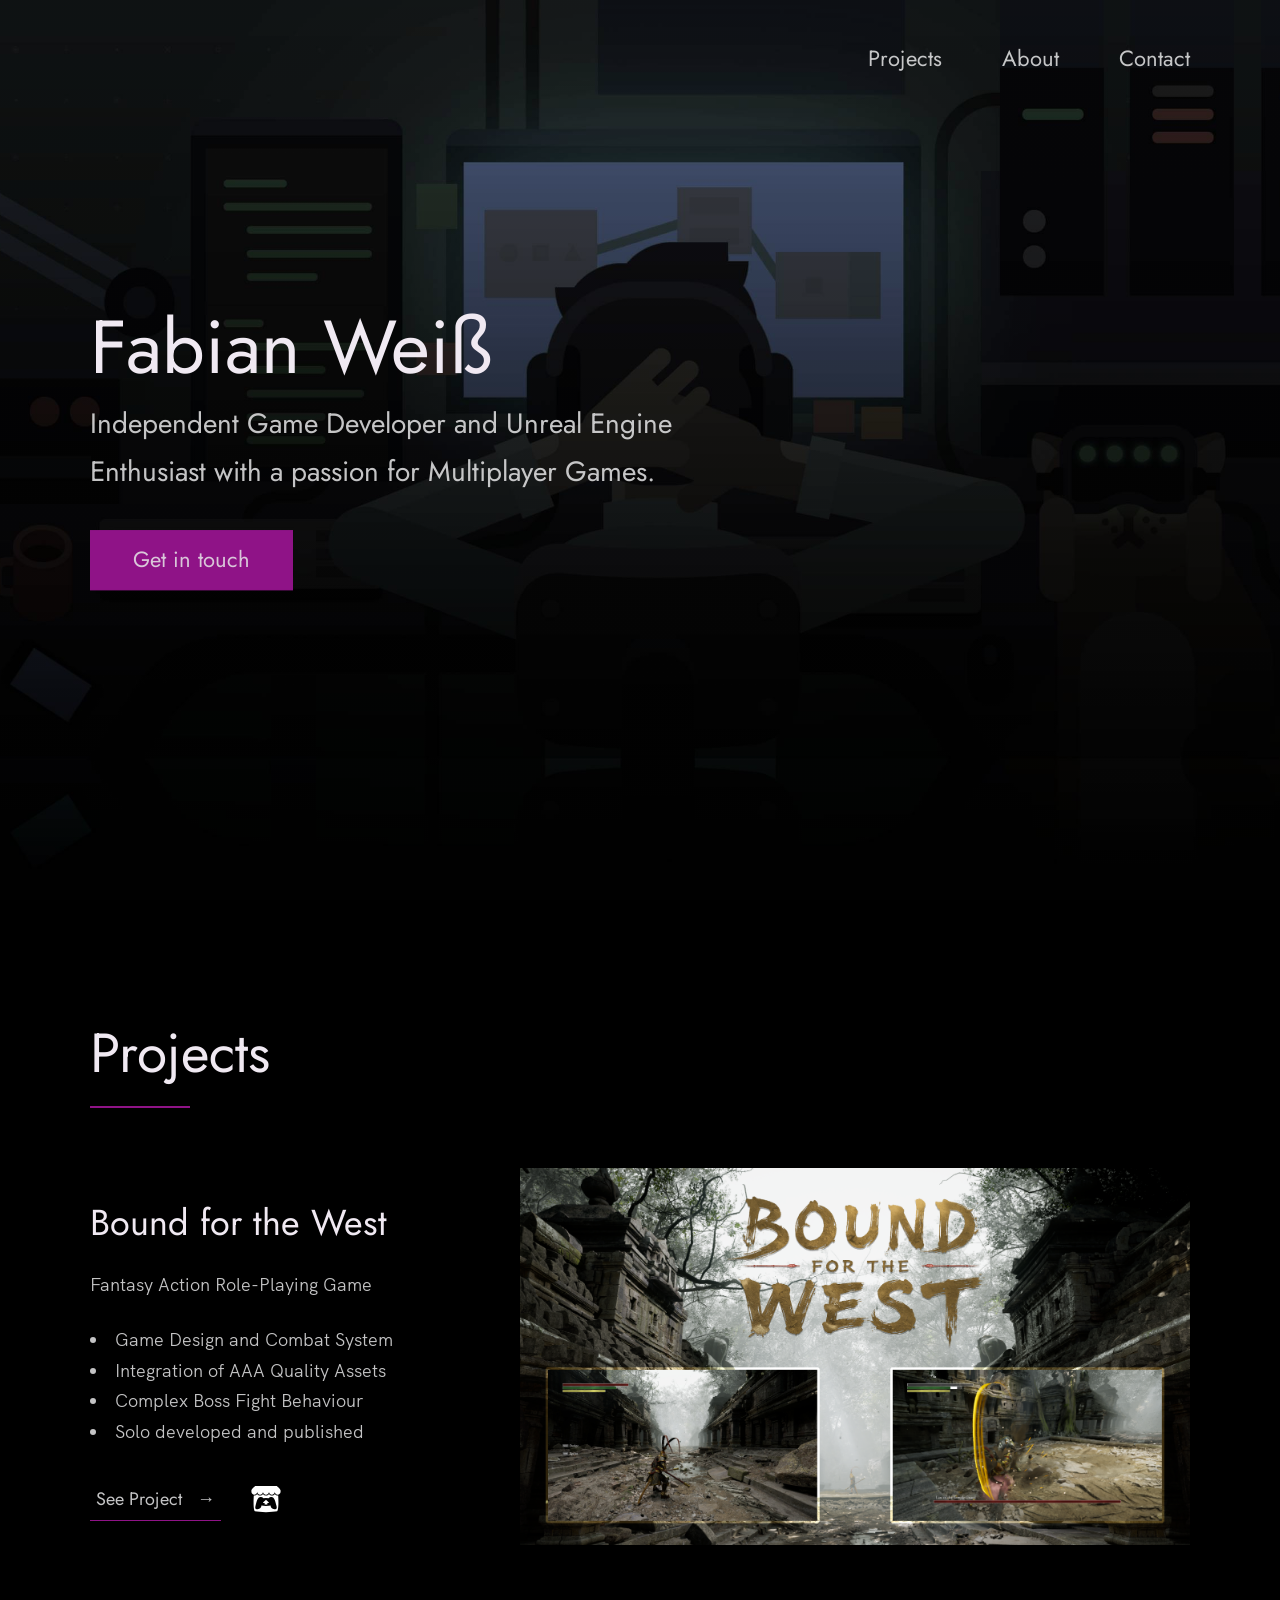
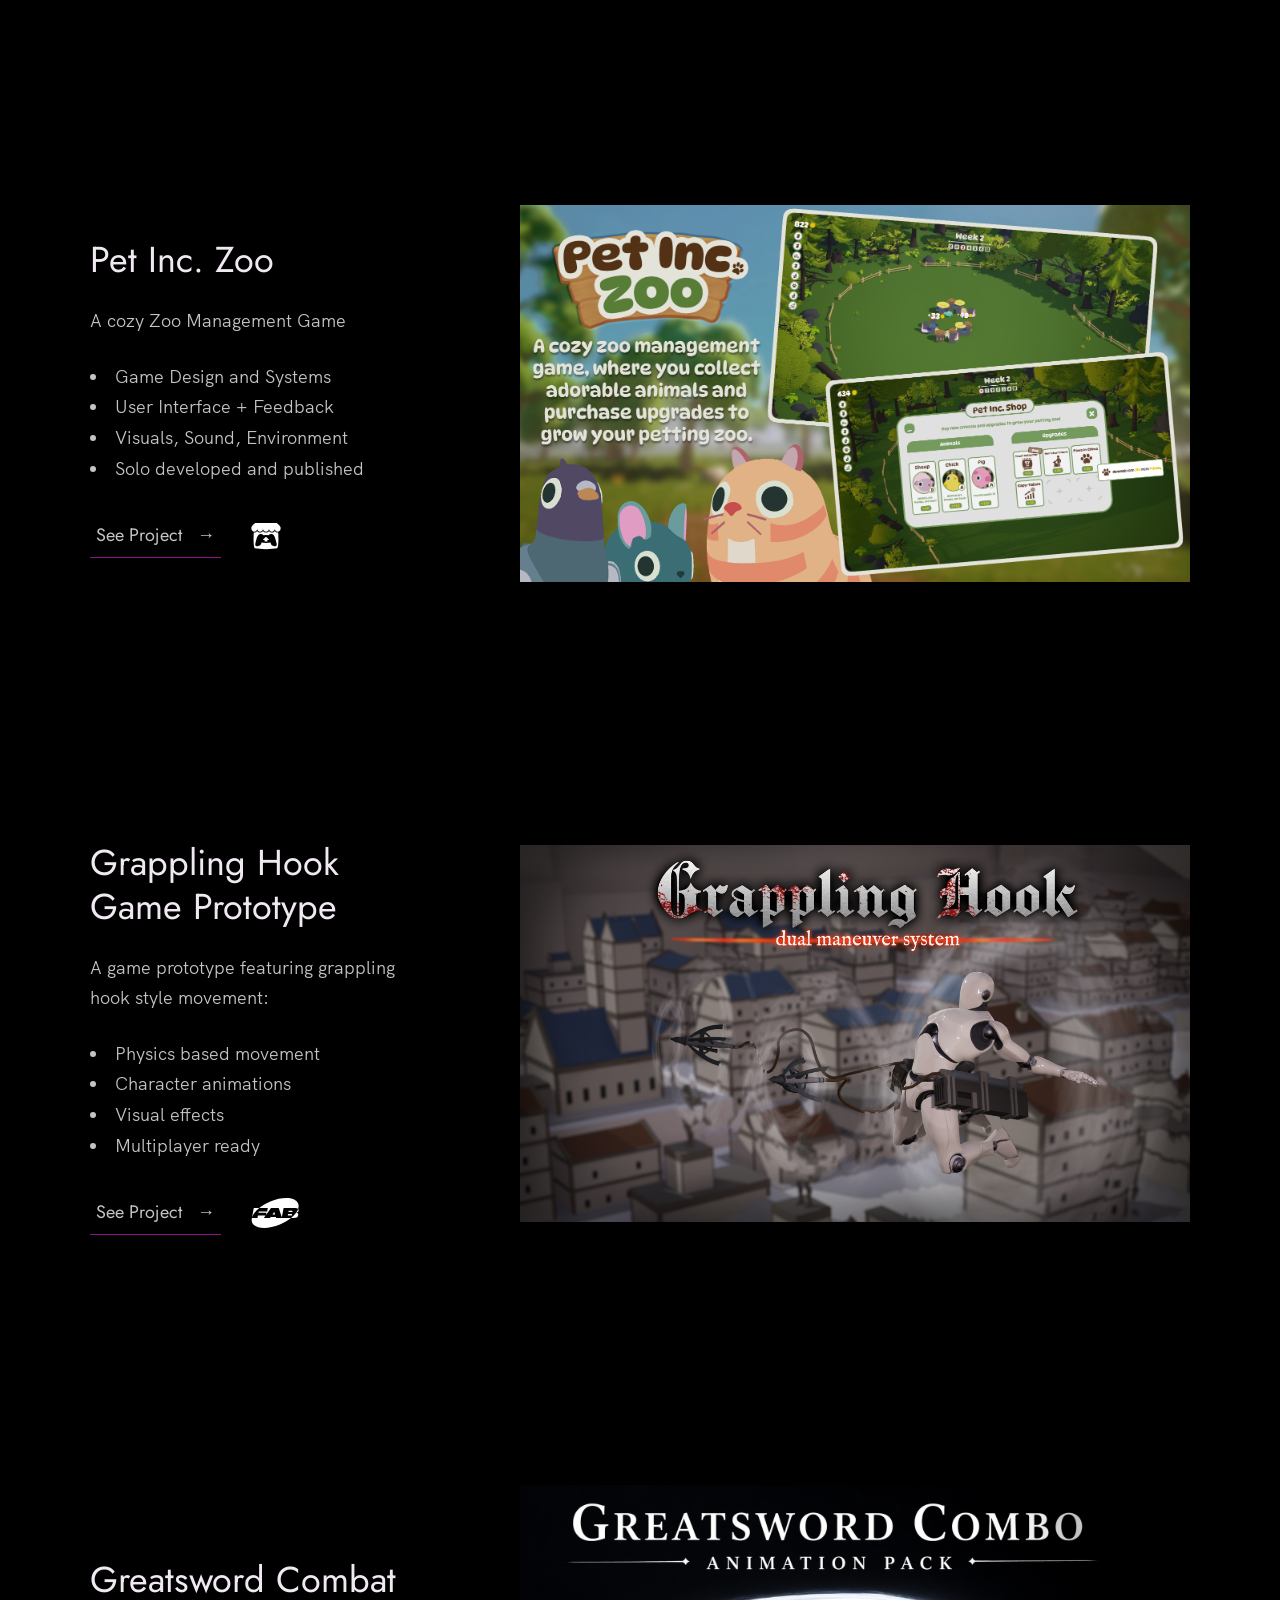
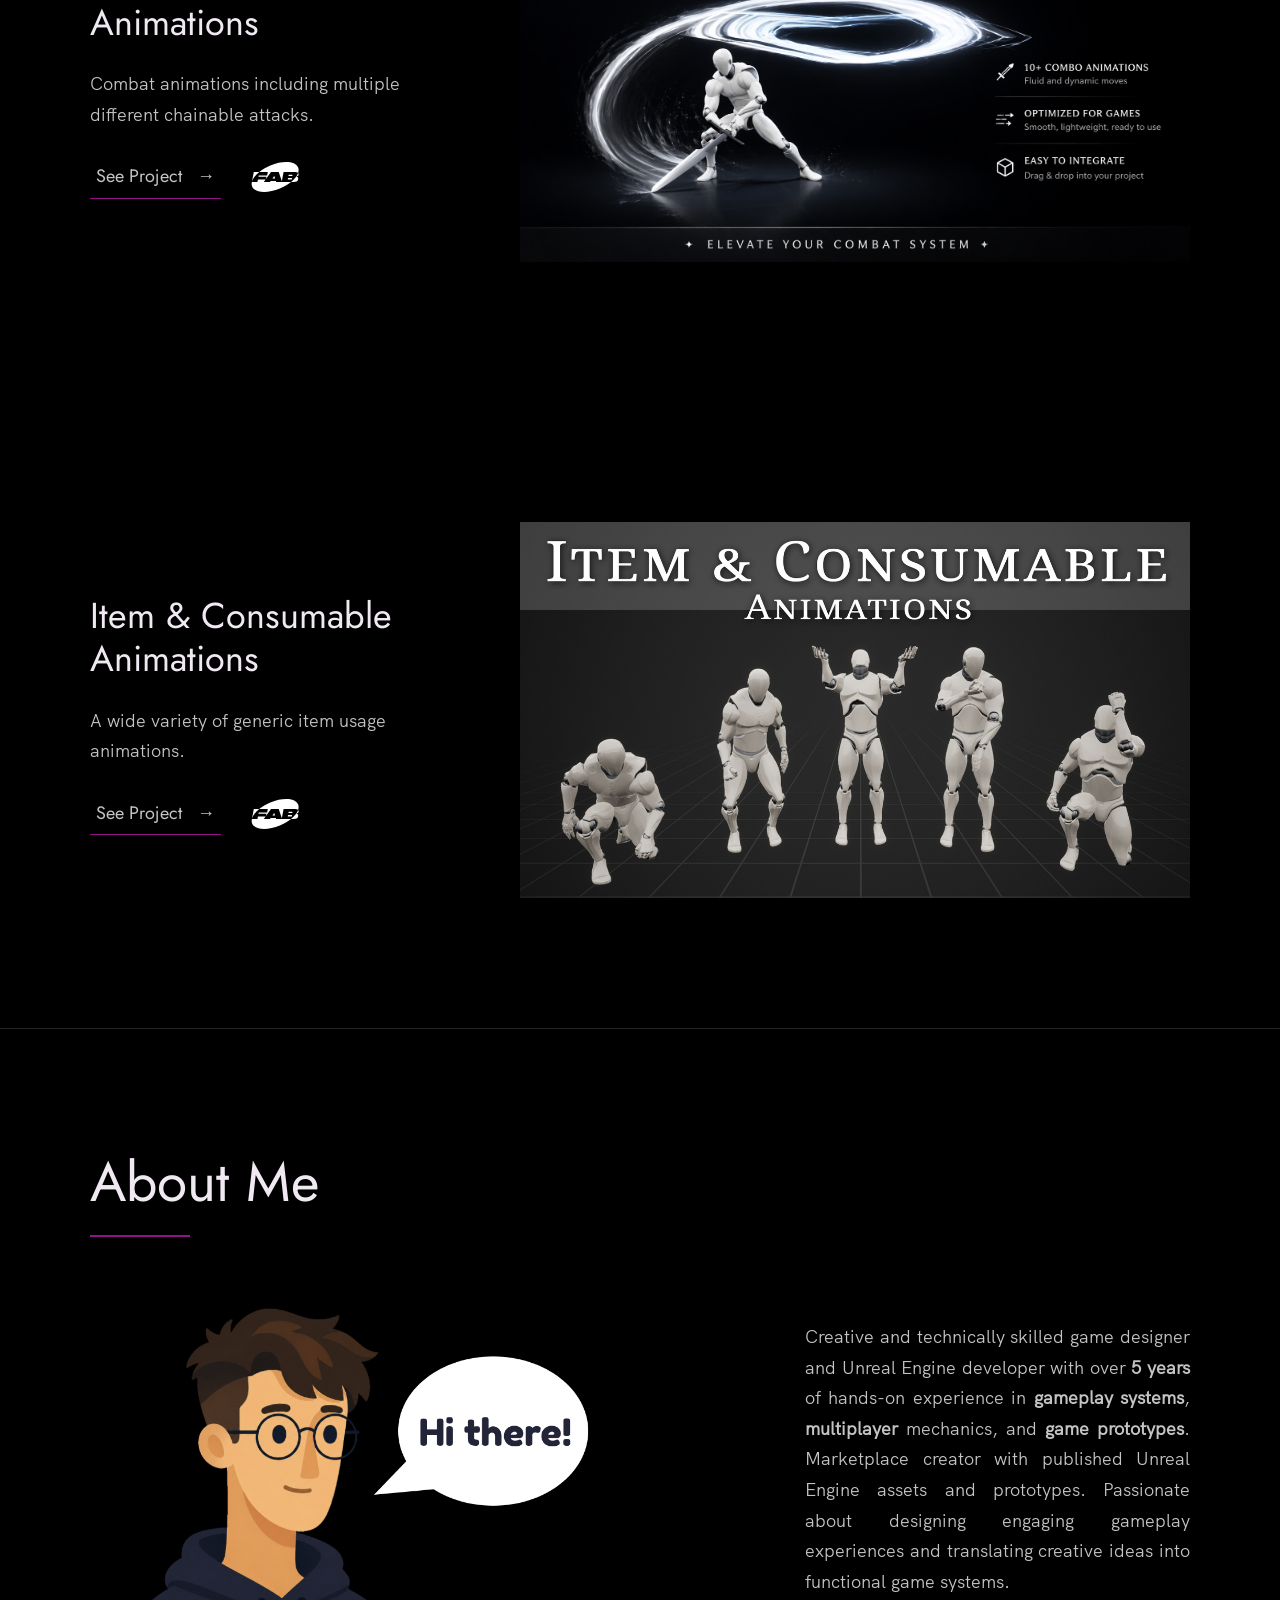
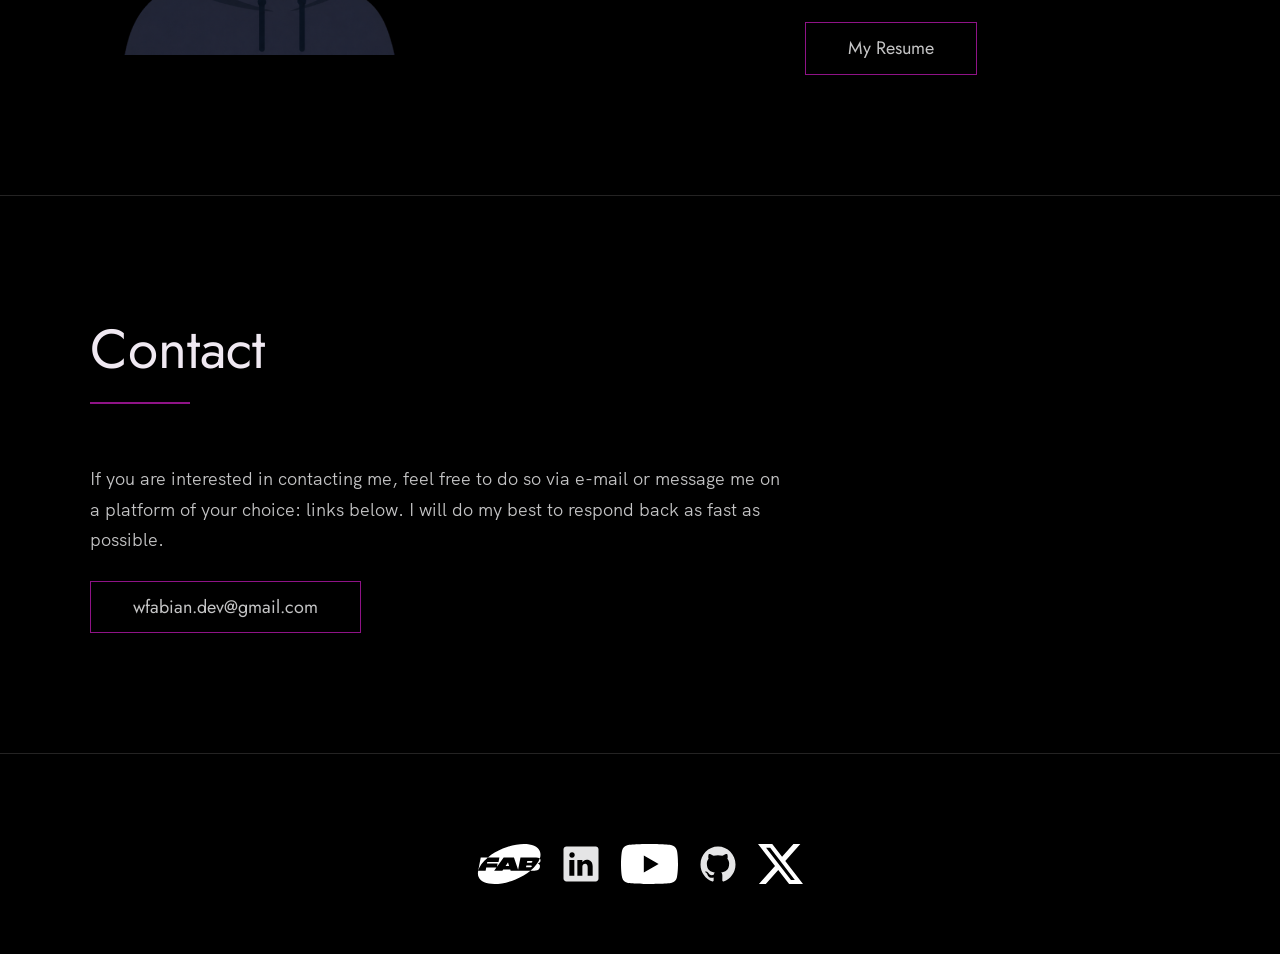
==== index.html @ 569b4fcf "added bftw" ====
<!-- 
  Hello 😊.

  This template is designed and developed by Nisar Hassan Naqvi
  for anyone to use for free or customize the way they like.

  Github Repo: https://github.com/nisarhassan12/portfolio-template/
  My Website: https://nisar.dev

  For business & inquires, contact me => syednisarhassan12@gmail.com
-->

<!--
  Follow the instructions written in comments to create your stunning portfolio
-->

<!DOCTYPE html>
<html lang="en">

<head>
  <meta charset="UTF-8" />
  <meta name="viewport" content="width=device-width, initial-scale=1.0" />
  <link rel="shortcut icon" type="image/png" href="./images/berrylogo.png" />

  <!-- Put your site title here -->
  <title>
    Fabian Weiß | Game Developer Portfolio
  </title>

  <meta name="description" content="Independent Game Developer and Unreal Engine Enthusiast with a passion for Multiplayer Games">
  <!-- Add some coding keywords below, Ex: (React, CSS etc) -->
  <meta name="keywords" content="Fabian Weiß, Game Development, Unreal Engine, Unity, Game Design, Game Programmer, Network Programmer, Artist" />
  <link rel="stylesheet" href="index.css" />
</head>

<body>

  <!-- ***** Header ***** -->

  <header class="header" role="banner" id="top">
    <div class="row">
      <nav class="nav" role="navigation">
        <ul class="nav__items">
          <li class="nav__item"><a href="#work" class="nav__link">Projects</a></li>
  <!--    <li class="nav__item"><a href="#clients" class="nav__link">Clients</a></li> -->
          <li class="nav__item">
            <a href="#about" class="nav__link">About</a>
          </li>
          <li class="nav__item">
            <a href="#contact" class="nav__link">Contact</a>
          </li>
        </ul>
      </nav>
    </div>
    <div class="header__text-box row">
      <div class="header__text">
        <h1 class="heading-primary">
          <!-- Replace the following name with your name -->
          <span>Fabian Weiß</span>
        </h1>
        <!-- Put a small paragraph about yourself -->
        <p>Independent Game Developer and Unreal Engine Enthusiast with a passion for Multiplayer Games.</p>
        <a href="#contact" class="btn btn--pink">Get in touch</a>
      </div>
    </div>
  </header>

  <main role="main">

    <!-- ***** Work ***** -->

    <section class="work" id="work">
      <div class="row">
        <h2>Projects</h2>
        <div class="work__boxes">

            <!-- Each div with the work__box class is a project. -->

            <div class="work__box">
                <div class="work__text">
                    <h3>Bound for the West</h3>
                    <p>
                        Fantasy Action Role-Playing Game
                    </p>
                    <ul class="work__list">
                        <li>Game Design and Combat System</li>
                        <li>Integration of AAA Quality Assets</li>
                        <li>Complex Boss Fight Behaviour</li>
                        <li>Solo developed and published</li>
                    </ul>

                    <div class="work__links">
                        <a href="https://50berry.itch.io/bound-for-the-west" target="_blank" class="link__text">
                            See Project <span>&rarr;</span>
                        </a>
                        <a href="https://50berry.itch.io" title="My Itch profile" target="_blank">
                            <img src="./images/itch.svg" class="work__code" alt="Itch.io">
                        </a>
                    </div>
                </div>
                <div class="work__image-box">
                    <a href="https://50berry.itch.io/bound-for-the-west">
                        <img src="./images/boundwest.png" class="work__image" alt="Bound for the West" />
                    </a>
                </div>
            </div>

            <div class="work__box">
                <div class="work__text">
                    <h3>Pet Inc. Zoo</h3>
                    <p>
                        A cozy Zoo Management Game
                    </p>
                    <ul class="work__list">
                        <li>Game Design and Systems</li>
                        <li>User Interface + Feedback</li>
                        <li>Visuals, Sound, Environment</li>
                        <li>Solo developed and published</li>
                    </ul>

                    <div class="work__links">
                        <a href="https://50berry.itch.io/pet-inc-zoo" target="_blank" class="link__text">
                            See Project <span>&rarr;</span>
                        </a>
                        <a href="https://50berry.itch.io" title="My Itch profile" target="_blank">
                            <img src="./images/itch.svg" class="work__code" alt="Itch.io">
                        </a>
                    </div>
                </div>
                <div class="work__image-box">
                    <a href="https://50berry.itch.io/pet-inc-zoo">
                        <img src="./images/petinczoo.png" class="work__image" alt="Pet Inc. Zoo" />
                    </a>
                </div>
            </div>


            <div class="work__box">
                <div class="work__text">
                    <h3>Grappling Hook Game Prototype</h3>
                    <p>
                        A game prototype featuring grappling hook style movement:
                    </p>
                    <ul class="work__list">
                        <li>Physics based movement</li>
                        <li>Character animations</li>
                        <li>Visual effects</li>
                        <li>Multiplayer ready</li>
                    </ul>

                    <div class="work__links">
                        <a href="https://www.fab.com/listings/b761ed67-a470-4f41-b9b3-c312b92f56b0" target="_blank" class="link__text">
                            See Project <span>&rarr;</span>
                        </a>
                        <a href="https://www.fab.com/sellers/50%20berry" title="My Fab profile" target="_blank">
                            <img src="./images/fab.svg" class="work__code" alt="Fab">
                        </a>
                    </div>
                </div>
                <div class="work__image-box">
                    <a href="https://www.fab.com/listings/b761ed67-a470-4f41-b9b3-c312b92f56b0">
                        <img src="./images/grapplinghook_image.jpg" class="work__image" alt="Grappling Hook System" />
                    </a>
                </div>
            </div>

            <div class="work__box">
                <div class="work__text">
                    <h3>Greatsword Combat Animations</h3>
                    <p>
                        Combat animations including multiple different chainable attacks.
                    </p>

                    <div class="work__links">
                        <a href="https://www.fab.com/listings/3a361ce5-a67e-4e0e-820f-71c0e012791a" class="link__text">
                            See Project <span>&rarr;</span>
                        </a>
                        <a href="https://www.fab.com/sellers/50%20berry">
                            <img src="./images/fab.svg" class="work__code" title="My Fab profile" alt="Fab">
                        </a>
                    </div>
                </div>
                <div class="work__image-box">
                    <a href="https://www.fab.com/listings/3a361ce5-a67e-4e0e-820f-71c0e012791a">
                        <img src="./images/greatswordplaceholder_image.jpg" class="work__image" alt="Greatsword Combat Animations" />
                    </a>
                </div>
            </div>

            <div class="work__box">
                <div class="work__text">
                    <h3>Item & Consumable Animations</h3>
                    <p>
                        A wide variety of generic item usage animations.
                    </p>

                    <div class="work__links">
                        <a href="https://www.fab.com/listings/99f9ef50-3fe6-4851-8611-0064928780e1" class="link__text">
                            See Project <span>&rarr;</span>
                        </a>
                        <a href="https://www.fab.com/sellers/50%20berry">
                            <img src="./images/fab.svg" class="work__code" title="My Fab profile" alt="Fab">
                        </a>
                    </div>
                </div>
                <div class="work__image-box">
                    <a href="https://www.fab.com/listings/99f9ef50-3fe6-4851-8611-0064928780e1">
                        <img src="./images/itemconsumable_image.jpg" class="work__image" alt="Item Consumable Animations" />
                    </a>
                </div>
            </div>
        </div>
      </div>
    </section>

    <!-- ***** Clients ***** -->

    <!--
    <section class="client" id="clients">
      <div class="row">
        <h2>Clients</h2>
        <div class="client__logos">
          <img src="./images/ronjones.png" class="client__logo" alt="Company 2" />
          <img src="./images/goldengrid.png" class="client__logo" alt="Company 3" />
          <img src="./images/bullseye.png" class="client__logo" alt="Company 1" />
          <img src="./images/mighty-furnitures.png" class="client__logo" alt="Company 1" />
          <img src="./images/fastlane.png" class="client__logo" alt="Company 3" />
          <img src="./images/chippy.png" class="client__logo" alt="Company 1" />
        </div>
      </div>
    </section>
    -->

    <!-- ***** About ***** -->

    <section class="about" id="about">
      <div class="row">
        <h2>About Me</h2>
        <div class="about__content">
          <div class="about__text">
            <!-- Replace the below paragraph with info about yourself -->
            <p>
              Creative and technically skilled game designer and Unreal Engine developer with 
                over <b>5 years</b> of hands-on experience in <b>gameplay systems</b>, <b>multiplayer</b> 
                mechanics, and <b>game prototypes</b>. Marketplace creator with published Unreal 
                Engine assets and prototypes. Passionate about designing engaging gameplay 
                experiences and translating creative ideas into functional game systems. 
            </p>
            <!-- Provide a link to your resume -->
            <a href="FabianW_CV.pdf" class="btn" target="_blank">My Resume</a>
          </div>

          <!-- Photo -->
          <div class="about__photo-container">
            <img class="about__photo" src="./images/myself.png" alt="" />
          </div>
          

        </div>
      </div>
    </section>
  </main>

  <!-- ***** Contact ***** -->

  <section class="contact" id="contact">
    <div class="row">
      <h2>Contact</h2>
      <div class="contact__info">
        <p>
          If you are interested in contacting me, feel free to do so 
          via e-mail or message me on a platform of your choice: links below.
          I will do my best to respond back as fast as possible.
        </p>
        <!-- Replace the email with yours -->
        <a href="mailto:wfabian.dev@gmail.com" class="btn">wfabian.dev@gmail.com</a>
      </div>
    </div>
  </section>

  <!-- ***** Footer ***** -->

  <footer role="contentinfo" class="footer">
    <div class="row">
      <ul class="footer__social-links">




        <!--   
        <li class="footer__social-link-item">
          <a href="https://codepen.io/nisar_hassan" title="Link to Codepen Profile">
            <img src="./images/codepen.svg" class="footer__social-image" alt="Codepen">
          </a>
        </li>
        -->
         
        <!-- Epic Games -->
        <li class="footer__social-link-item">
          <a href="https://www.fab.com/sellers/50%20berry" title="Link to Fab Profile">
            <img src="./images/fab.svg" class="footer__social-image" alt="Fab">
          </a>
        </li>
        
        <!-- Linked In -->
        <li class="footer__social-link-item">
          <a href="https://www.linkedin.com/in/wfabiandev/">
            <img src="./images/linkedin.svg" title="Link to Linkedin Profile" class="footer__social-image" alt="Linkedin">
          </a>
        </li>

         <!-- YouTube -->
        <li class="footer__social-link-item">
          <a href="https://www.youtube.com/@50berryDev" title="Link to YouTube Profile">
            <img src="./images/youtube_svg.svg" class="footer__social-image" alt="YouTube">
          </a>
        </li>

        <!-- GitHub -->
        <li class="footer__social-link-item">
          <a href="https://github.com/50berry/" title="Link to Github Profile">
            <img src="./images/github.svg" class="footer__social-image" alt="Github">
          </a>
        </li>

        <!-- TWITTER -->
          <li class="footer__social-link-item">
             <a href="https://x.com/50berryX/" title="Link to X Profile">
            <img src="./images/x_svg.svg" class="footer__social-image" alt="X">
          </a>
        </li>




      </ul>
    </div>
  </footer>

  <a href="#top" class="back-to-top" title="Back to Top">
    <img src="./images/arrow-up.svg" alt="Back to Top" class="back-to-top__image"/>
  </a>
  <script src="./index.js"></script>
</body>

</html>
---- index.css ----
/* --------------------------------------- */
/* ----- Basic Setup ----- */
/* --------------------------------------- */

@font-face {
    font-family: 'Hk Grotesk';
    font-style: normal;
    font-weight: 400;
    src: url('./fonts/HKGrotesk-Regular.woff') format('woff');
}

@font-face {
    font-family: 'Jost';
    font-style: normal;
    font-weight: 400;
    src: url('./fonts/Jost-Regular.ttf') format('woff');
}

* {
    margin: 0;
    padding: 0;
    box-sizing: inherit;
}

:root {
    --font-size-small: 1.8rem;
    --font-size-normal: 2.2rem;
    --font-size-medium: 2.8rem;
    --font-size-medium-1: 3.6rem;
    --font-size-large: 5.5rem;
    --font-size-huge: 7.5rem;
    --font-stack: 'Hk Grotesk', sans-serif;

    --line-height-normal: 1.7;
    --line-height-small: 1.2;

    --black: #000;
    --pink: #8f1387;
    /*--pink: #ff3258;*/
    --white: #f0e9f2;
    --white-1: #e5e5e6da;


    --container-max-width: 1180px;
    --container-normal-width: 800px;
    --container-medium-width: 700px; 
    --container-small-width: 500px;

    --gutter-huge: 12rem;
    --gutter-medium: 6rem;
    --gutter-normal: 3rem;
    --gutter-small-1: 2.5rem;
    --gutter-small: 2rem;

    --border-light: 1px solid rgb(36, 35, 35);
}

html {
    font-size: 62.5%; /* (16/10)*100 = 62.5% => 1rem = 10px */
    box-sizing: border-box;
    scroll-behavior: smooth;
}

@media(max-width: 1000px) {
    html {
        font-size: 52%;
    }
}

body {
    font-size: var(--font-size-small);
    font-family: var(--font-stack);
    font-weight: 400;
    color: var(--white-1);
    line-height: var(--line-height-normal);
    background: var(--black);
    overflow-x: hidden;
}

.row {
    max-width: var(--container-max-width);
    margin: 0 auto;
}

@media(max-width: 1340px) {
    .row {
        max-width: 1100px;
    }
}

@media(max-width: 1240px) {
    .row {
        padding: 0 var(--gutter-medium);
    }
}

@media(max-width: 600px) {
    .row {
        padding: 0 var(--gutter-normal);
    }
}

@media(max-width: 600px) {
    .row {
        padding: 0 var(--gutter-small);
    }
}

section {
    padding: var(--gutter-huge) 0;
    border-bottom: var(--border-light);
}

img {
    object-fit: contain;
    max-width: 100%;
}

/* --------------------------------------- */
/* ----- Headlines and Paragraphs ----- */
/* --------------------------------------- */

h1,
h2,
h3 {
    font-family: 'Jost', sans-serif;
    font-weight: 400;
    line-height: var(--line-height-small);
    color: var(--white);
}

.heading-primary {
    line-height: 1;
    font-size: var(--font-size-huge);
    font-weight: 400;
}

@media(max-width: 900px) {
    .heading-primary {
        font-size: 6.5rem;
    }
}

h2 {
    font-size: var(--font-size-large);
    margin-bottom: var(--gutter-medium);
}

h2::after {
    content: '';
    display: block;
    height: 2px;
    width: 10rem;
    background: var(--pink);
    margin: var(--gutter-small) 0;
}

h3 {
    font-size: var(--font-size-medium-1);
    margin-bottom: var(--gutter-small);
}

@media(max-width: 500px) {
    .heading-primary {
        font-size: var(--font-size-large);
    }

    h2 {
        font-size: var(--font-size-medium-1);
    }

    h3 {
        font-size: var(--font-size-medium);
    }
}

p {
    margin: var(--gutter-small-1) 0;
}

@media(max-width: 900px) {
    p { 
        max-width: var(--container-small-width);
    }
}

/* --------------------------------------- */
/* ----- Buttons and Links ----- */
/* --------------------------------------- */

a {
    color: var(--white);
    font-weight: 400;
    font-family: 'Jost', sans-serif;
    transition: all .2s;
    outline: 2px solid transparent;
}

::-moz-focus-inner {
    border: 0;
}

button:focus,
a:focus {
    outline: 2px solid var(--pink);
}

body:not(.user-is-tabbing) button:focus,
body:not(.user-is-tabbing) a:focus {
    outline: none;
}

.link:hover {
    color: var(--pink);
}

.btn {
    position: relative;
    display: inline-block;
    padding: 1rem 4.2rem;
    text-decoration: none;
    color: inherit;
    border: 1px solid  var(--pink);
    font-weight: 400;
}

.btn:focus {
    outline: none;
}

.btn::after {
    content: '';
    display: block;
    position: absolute;
    top: 0;
    left: 0;
    right: 100%;
    background: var(--white);
    height: 100%;
    z-index: -1;
    transition: all 0.2s cubic-bezier(1, 0.68, 0.16, 0.9);
}

.btn:hover::after,
.btn:focus::after {
    right: 0;
    background: var(--pink);
}

.btn--pink {
    background: var(--pink);
    transition: all 0.2s;
}

.btn--pink::after {
    display: none;
}

.btn--pink:hover,
.btn--pink:focus {
    background: transparent;
}

.link__text {
    position: relative;
    display: inline-block;
    padding: .6rem;
    color: inherit;
    text-decoration: none;
    border-bottom: 1px solid var(--pink);
}

.link__text::after {
    content: '';
    display: block;
    position: absolute;
    top: 0;
    left: 0;
    right: 100%;
    background: var(--white);
    height: 100%;
    z-index: -1;
    transition: all 0.2s cubic-bezier(1, 0.68, 0.16, 0.9);
}

.link__text:focus {
    outline: none;
}

.link__text:hover::after,
.link__text:focus:after {
    right: 0;
    background: var(--pink);
}

.link__text span {
    padding-left: 1rem;
    font-family: sans-serif;
}

/* ----- Back to Top ----- */

.back-to-top {
    position: fixed;
    bottom: 4rem;
    right: 4rem;
    display: flex;
    justify-content: center;
    align-items: center;
    height: 5.5rem;
    width: 5.5rem;
    background-color: var(--pink);
    border-radius: 50%;
    z-index: 10;
    visibility: hidden;
    transition: all .4s;
}

.back-to-top__image {
    height: 70%;
}

@media(max-width: 900px) {
    .back-to-top {
        right: 2rem;
    }
}

@media(max-width: 500px) {
    .back-to-top {
        right: 1rem;
    }
}

/* --------------------------------------- */
/* ----- Navigation ----- */
/* --------------------------------------- */

.nav {
    display: flex;
    justify-content: flex-end;
    padding: var(--gutter-normal) 0;
}

.nav__items {
    display: flex;
    list-style: none;
}

.nav__item:not(:last-child) {
    margin-right: var(--gutter-medium);
}

@media(max-width: 500px) {
    .nav {
        justify-content: center;
    }
}

@media(max-width: 400px) {
    .nav__item:not(:last-child) {
        margin-right: var(--gutter-normal);
    }
}

@media(max-width: 300px) {
    .nav {
        font-size: var(--font-size-small);
    }
}

.nav__link {
    position: relative;
    display: inline-block;
    padding: 1rem 0;
    text-decoration: none;
    color: inherit;
    transition: all .2s;
}

.nav__link::after {
    content: '';
    position: absolute;
    bottom: 0;
    left: 0;
    right: 100%;
    display: inline-block;
    height: 1rem;
    background: var(--white);
    transition: all 0.25s cubic-bezier(1, 0.68, 0.16, 0.9);
}

.nav__link:hover {
    color: var(--pink);
}

.nav__link:hover::after {
    right: 0;
    height: 2px;
    background: var(--pink);
}

/* --------------------------------------- */
/* ----- Header ----- */
/* --------------------------------------- */

.header {
    background: linear-gradient(rgba(0,0,0, .1), rgba(0,0,0, .4)), 
        url('./images/headerBG3.jpg');
    height: 100vh;
    background-size: cover;
    background-position: center;
    background-attachment: fixed;
    font-size: var(--font-size-normal);
}

.header__text {
    position: absolute;
    top: 50%;
    transform: translateY(-50%);
}

.header__text p {
    margin: 1.5rem 0 3.5rem;
    max-width: var(--container-medium-width);
    font-family: 'Jost', sans-serif;
    font-size: var(--font-size-medium);
}

@media(max-width: 500px) {
    .header {
        text-align: center;
    }

    .header__text p {
        transform: scale(.8);
    }
}

/* --------------------------------------- */
/* ----- Work ----- */
/* --------------------------------------- */

.work__box {
    display: flex;
    align-items: center;
}

@media(max-width: 900px) {
    .work__box {
        align-items: initial;
        flex-direction: column-reverse;
    }
}

.work__box:not(:last-child) {
    margin-bottom: 25rem;
}

@media(max-width: 500px) {
    .work__box:not(:last-child) {
        margin-bottom: 20rem;
    }
}

.work__links {
    display: flex;
    align-items: center;
}

.work__text {
    flex: 0 0 30%;
}

.work__list {
    /* list-style-type: square; */
    list-style-position: inside;
    margin-bottom: var(--gutter-normal);
}

.work__code {
    display: block;
    height: 3rem;
    margin-left: var(--gutter-normal);
    transition: all .3s;
}

.work__code:hover {
    transform: scale(1.2);
}

.work__image-box {
    margin-bottom: var(--gutter-normal);
}

.work__image {
    transition: all .3s;
}

.work__image:hover {
    transform: scale(1.1);
}

@media(min-width: 901px) {
    .work__image-box {
        flex: 1;
        margin: 0 0 0 10rem;
    }
}

@media(max-width: 900px) {
    .work__code {
        height: 4rem;
    }
}

/* --------------------------------------- */
/* ----- Clients ----- */
/* --------------------------------------- */

.client__logos {
    display: flex;
    justify-content: space-between;
    filter: invert(100%) grayscale(100%) opacity(.8);
}

.client__logo {
    height: 6.5rem;
    max-width: 18rem;
}

@media(max-width: 1240px) {
    .client__logos {
        overflow-x: scroll;
        padding: var(--gutter-normal);
    }

    .client__logo:not(:last-of-type) {
        margin-right: var(--gutter-medium);
    }
}

/* --------------------------------------- */
/* ----- About ----- */
/* --------------------------------------- */

.about__content {
    display: flex;
    flex-direction: row-reverse;
    align-items: center;
}

@media(max-width: 900px) {
    .about__content {
        flex-direction: column-reverse;
        align-items: initial;
    }
}

.about__photo-container {
    margin-bottom: var(--gutter-normal);
}

@media(min-width: 901px) {
    .about__text {
        flex: 0 0 35%;
        display: inline-block;
        width: 100%;
        text-align: justify;
    }
    
    .about__photo-container {
        flex: 1;
        margin: 0 var(--gutter-huge) 0 0;
    }
}

/* --------------------------------------- */
/* ----- Contact ----- */
/* --------------------------------------- */

.contact__info {
    max-width: var(--container-medium-width);
}

/* --------------------------------------- */
/* ----- Footer ----- */
/* --------------------------------------- */

.footer {
    text-align: center;
    padding: var(--gutter-medium) 0 var(--gutter-normal);
}

.footer__social-links {
    display: flex;
    justify-content: center;
    padding: var(--gutter-normal) 0;
    list-style: none;
}

.footer__social-link-item:not(:last-of-type) {
    margin-right: var(--gutter-small);
    transition: all .3s;
}

.footer__social-link-item:hover {
    transform: scale(1.2);
}

.footer__social-image {
    height: 4rem;
}

.footer__github-buttons {
    display: flex;
    justify-content: center;
}

.footer__github-buttons iframe {
    height: 2.5rem;
    width: 84px;
    transform: translateY(3px);
}

@media(max-width: 500px) {
    .footer {
        padding: var(--gutter-medium) 0;
    } 
}
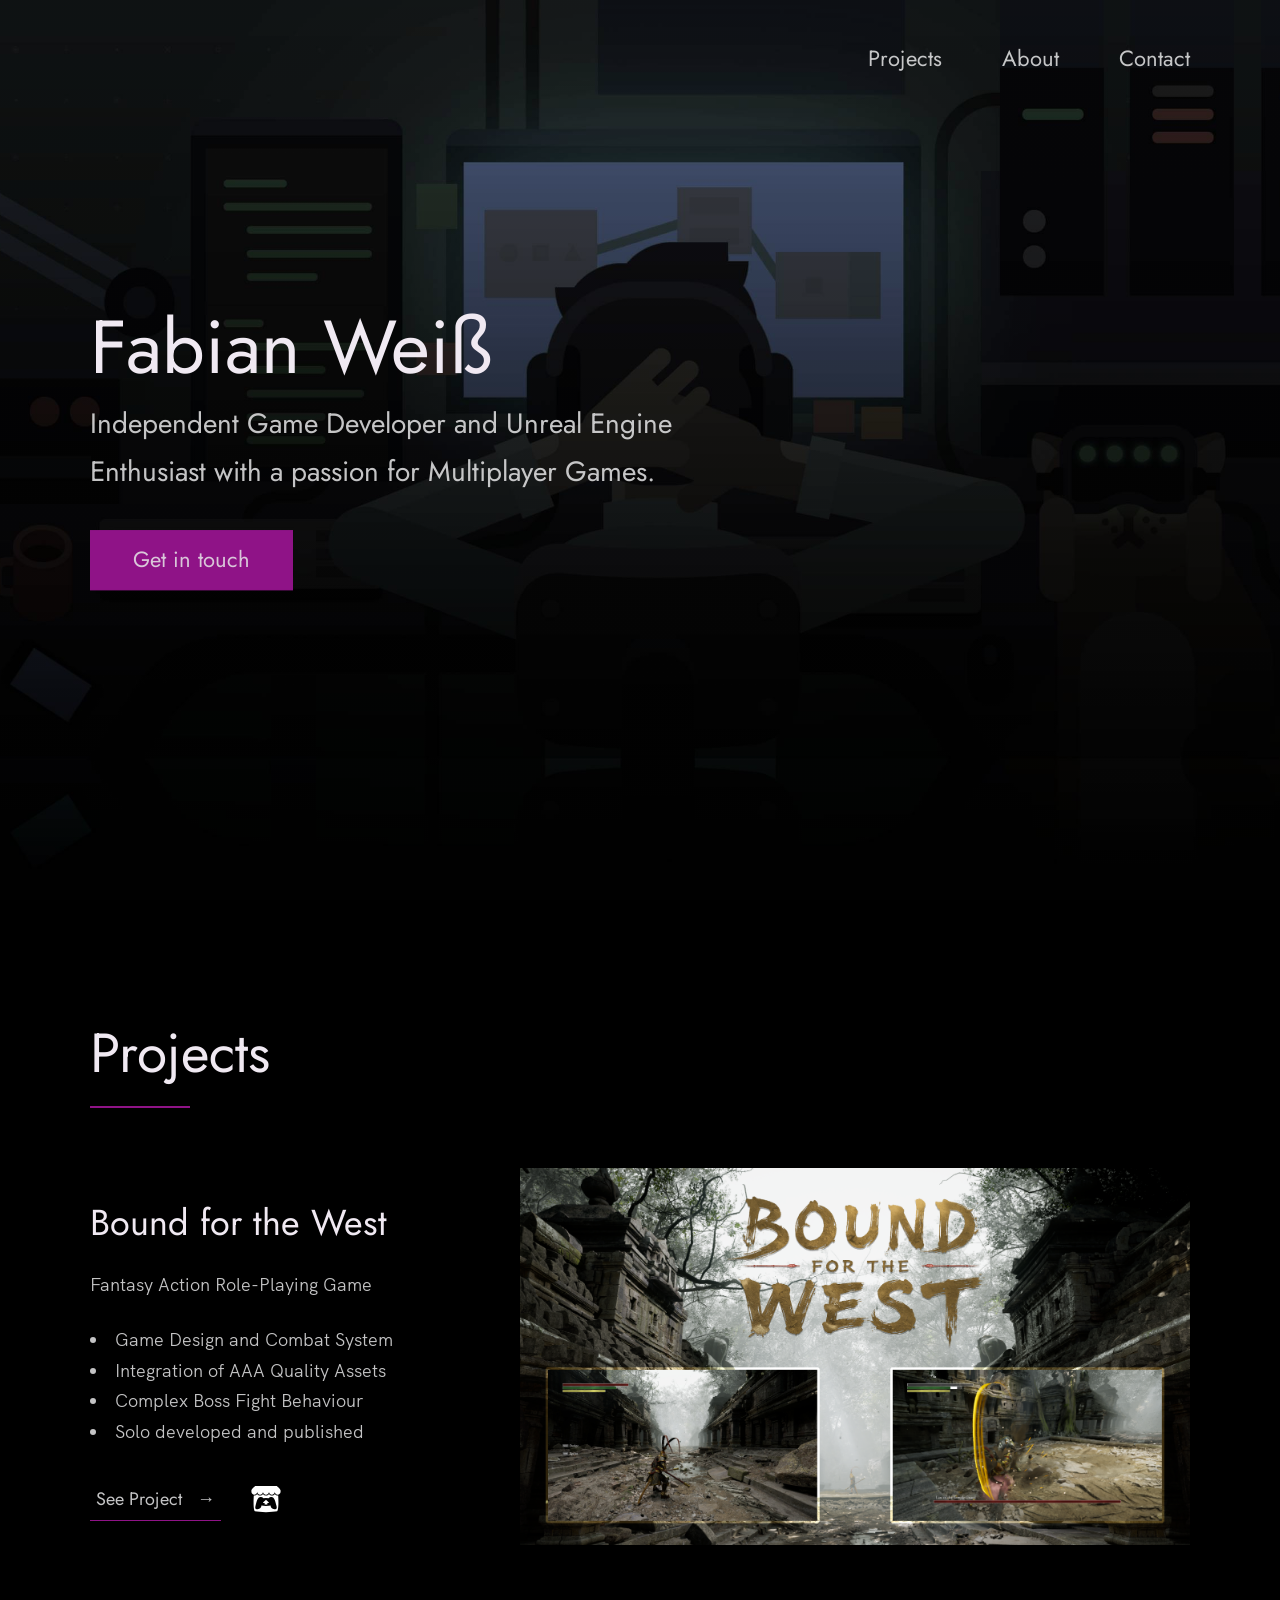
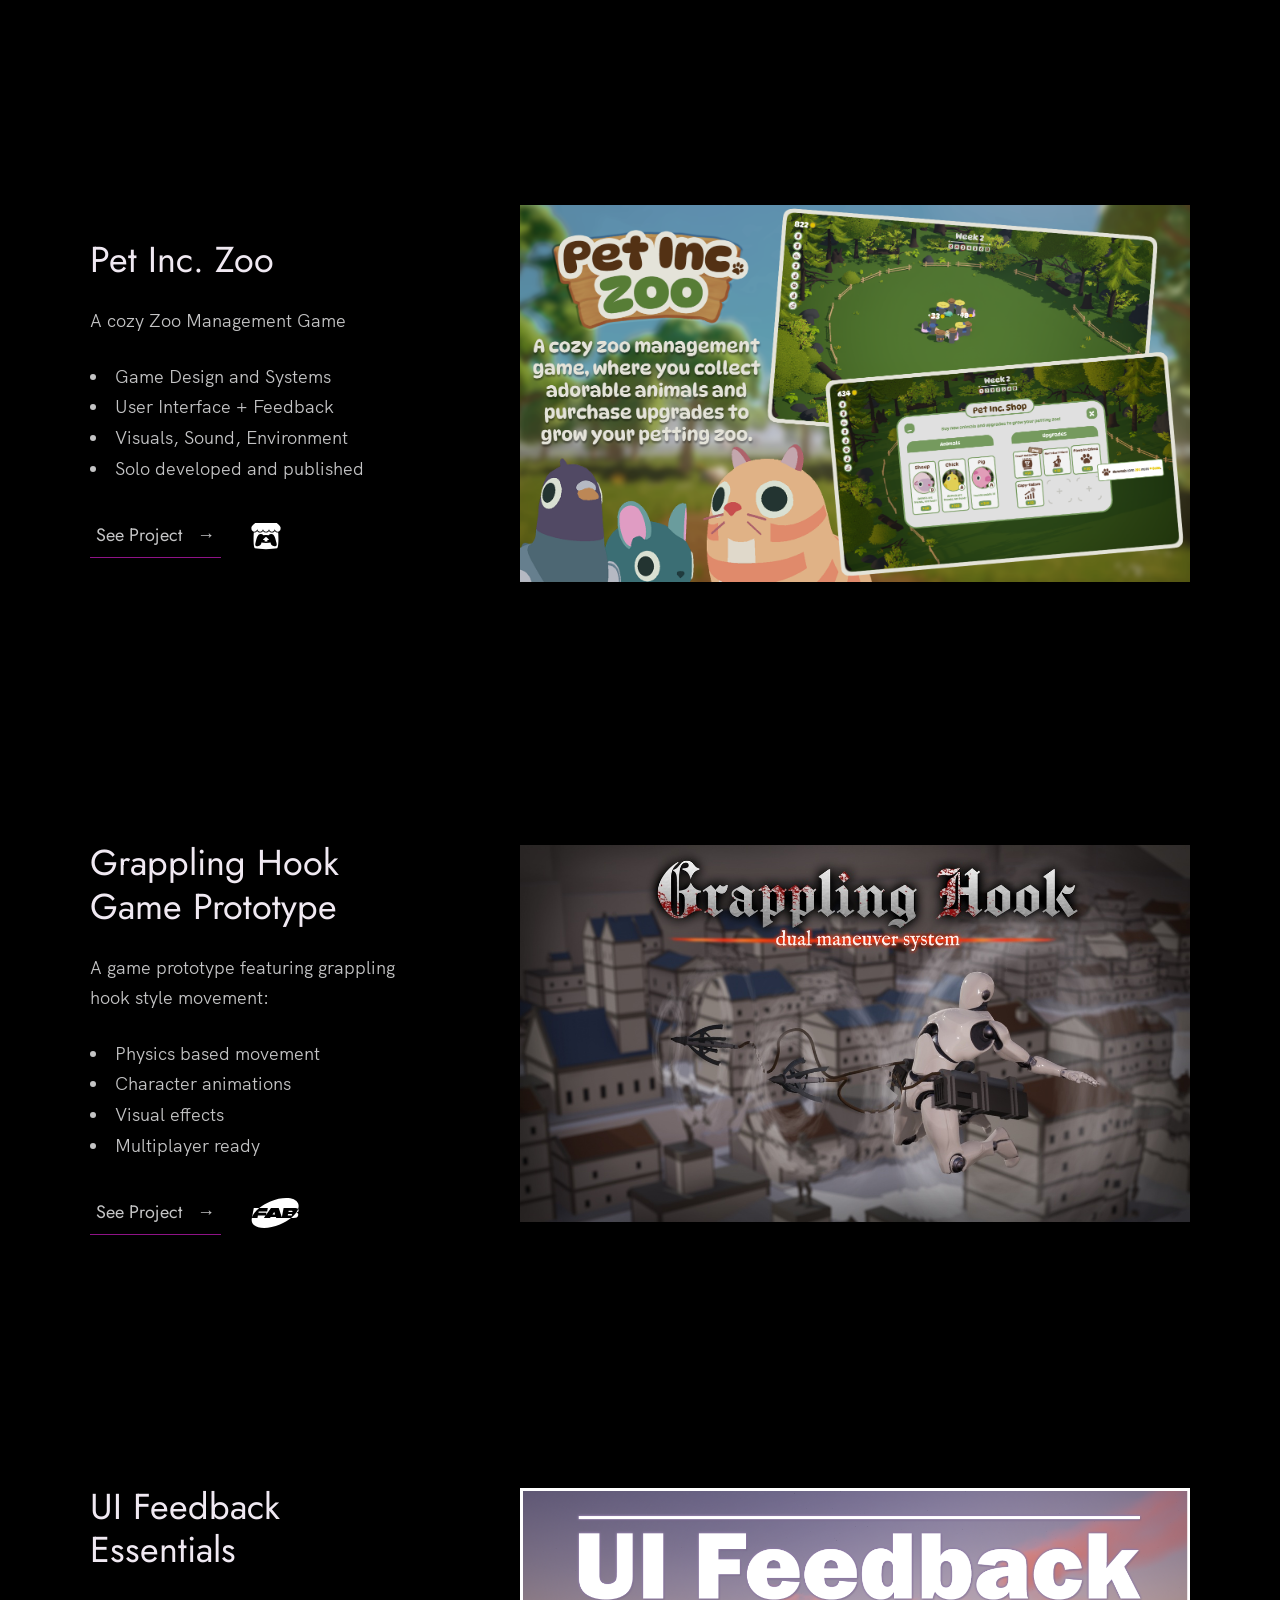
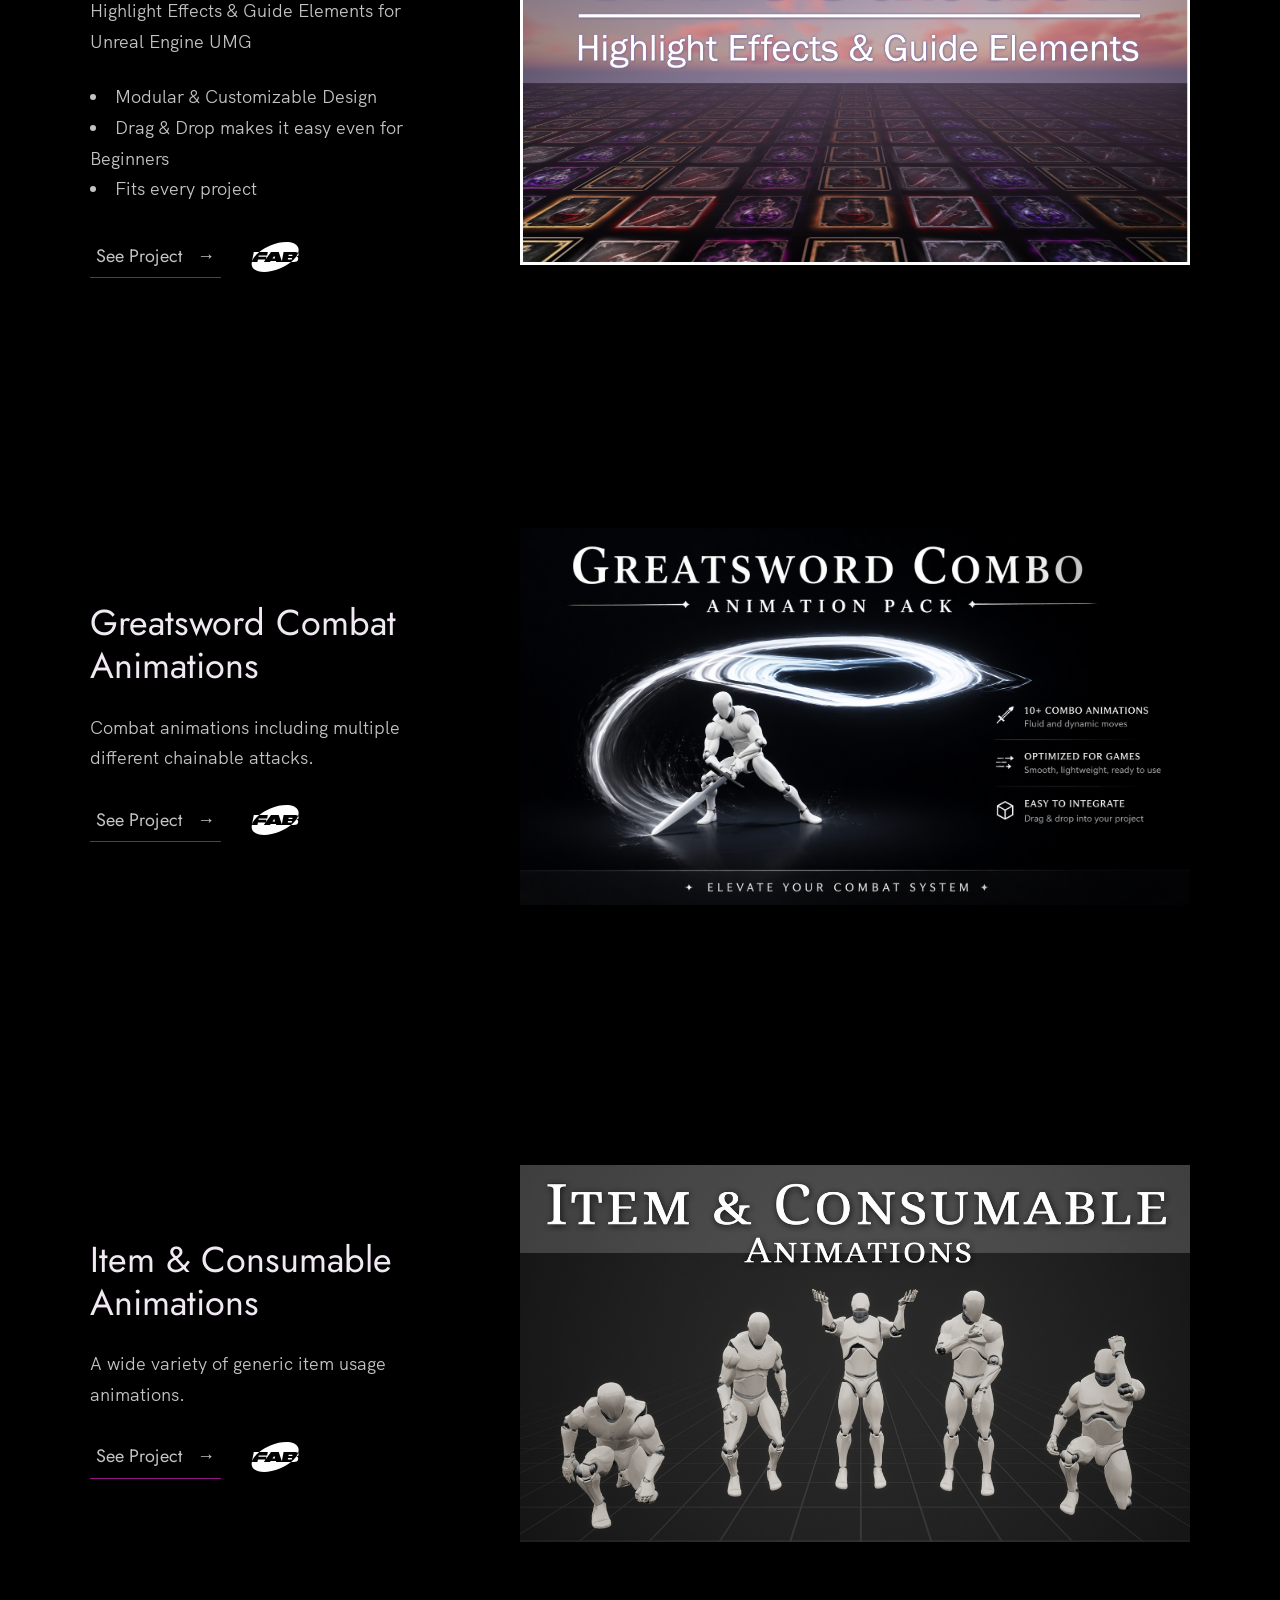
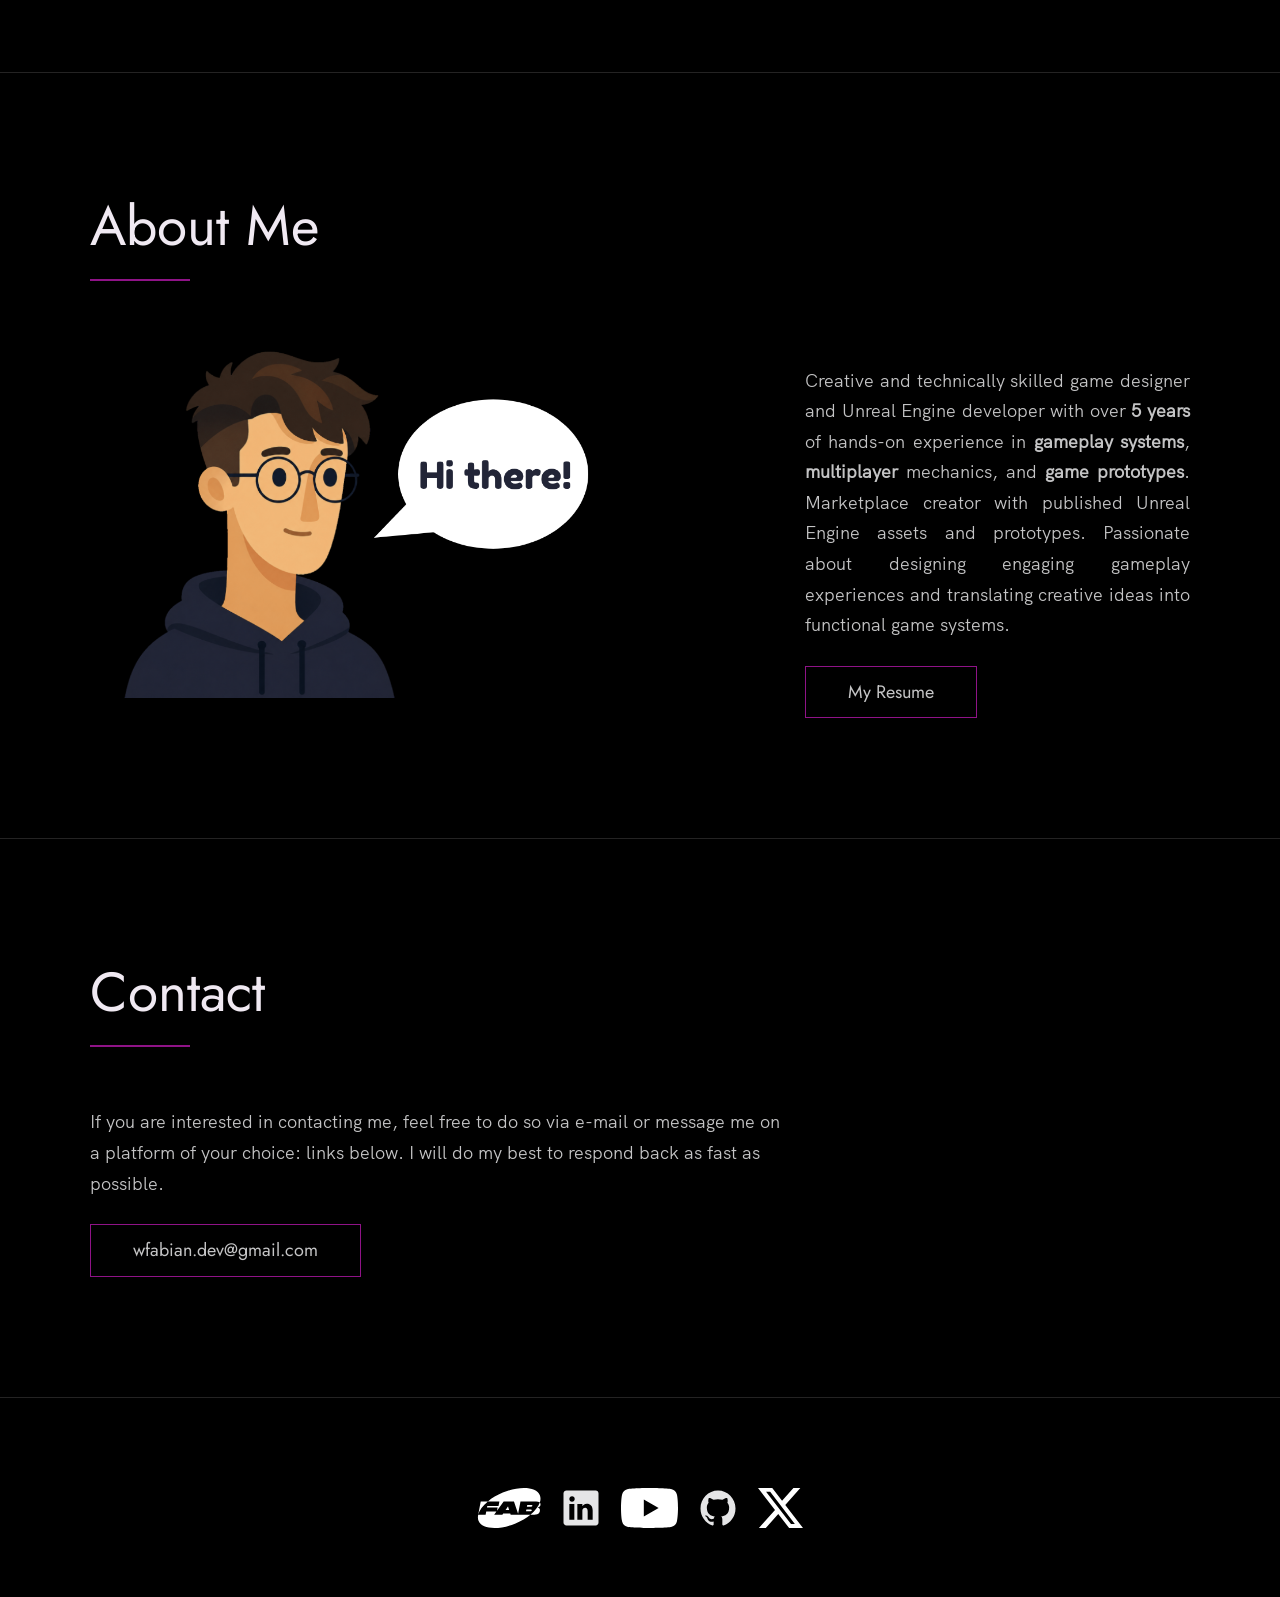
==== commit 73ceedd9: "added Ui feedback project" ====
--- a/index.html
+++ b/index.html
@@ -166,6 +166,34 @@
 
             <div class="work__box">
                 <div class="work__text">
+                    <h3>UI Feedback Essentials</h3>
+                    <p>
+                        Highlight Effects & Guide Elements for Unreal Engine UMG
+                    </p>
+                    <ul class="work__list">
+                        <li>Modular & Customizable Design</li>
+                        <li>Drag & Drop makes it easy even for Beginners</li>
+                        <li>Fits every project</li>
+                    </ul>
+
+                    <div class="work__links">
+                        <a href="https://www.fab.com/listings/c09f4b2c-c403-4899-979c-ee75c20c5485" target="_blank" class="link__text">
+                            See Project <span>&rarr;</span>
+                        </a>
+                        <a href="https://www.fab.com/sellers/50%20berry" title="My Fab profile" target="_blank">
+                            <img src="./images/fab.svg" class="work__code" alt="Fab">
+                        </a>
+                    </div>
+                </div>
+                <div class="work__image-box">
+                    <a href="https://www.fab.com/listings/c09f4b2c-c403-4899-979c-ee75c20c5485">
+                        <img src="./images/UIFeedback.png" class="work__image" alt="UI Feedback" />
+                    </a>
+                </div>
+            </div>
+
+            <div class="work__box">
+                <div class="work__text">
                     <h3>Greatsword Combat Animations</h3>
                     <p>
                         Combat animations including multiple different chainable attacks.
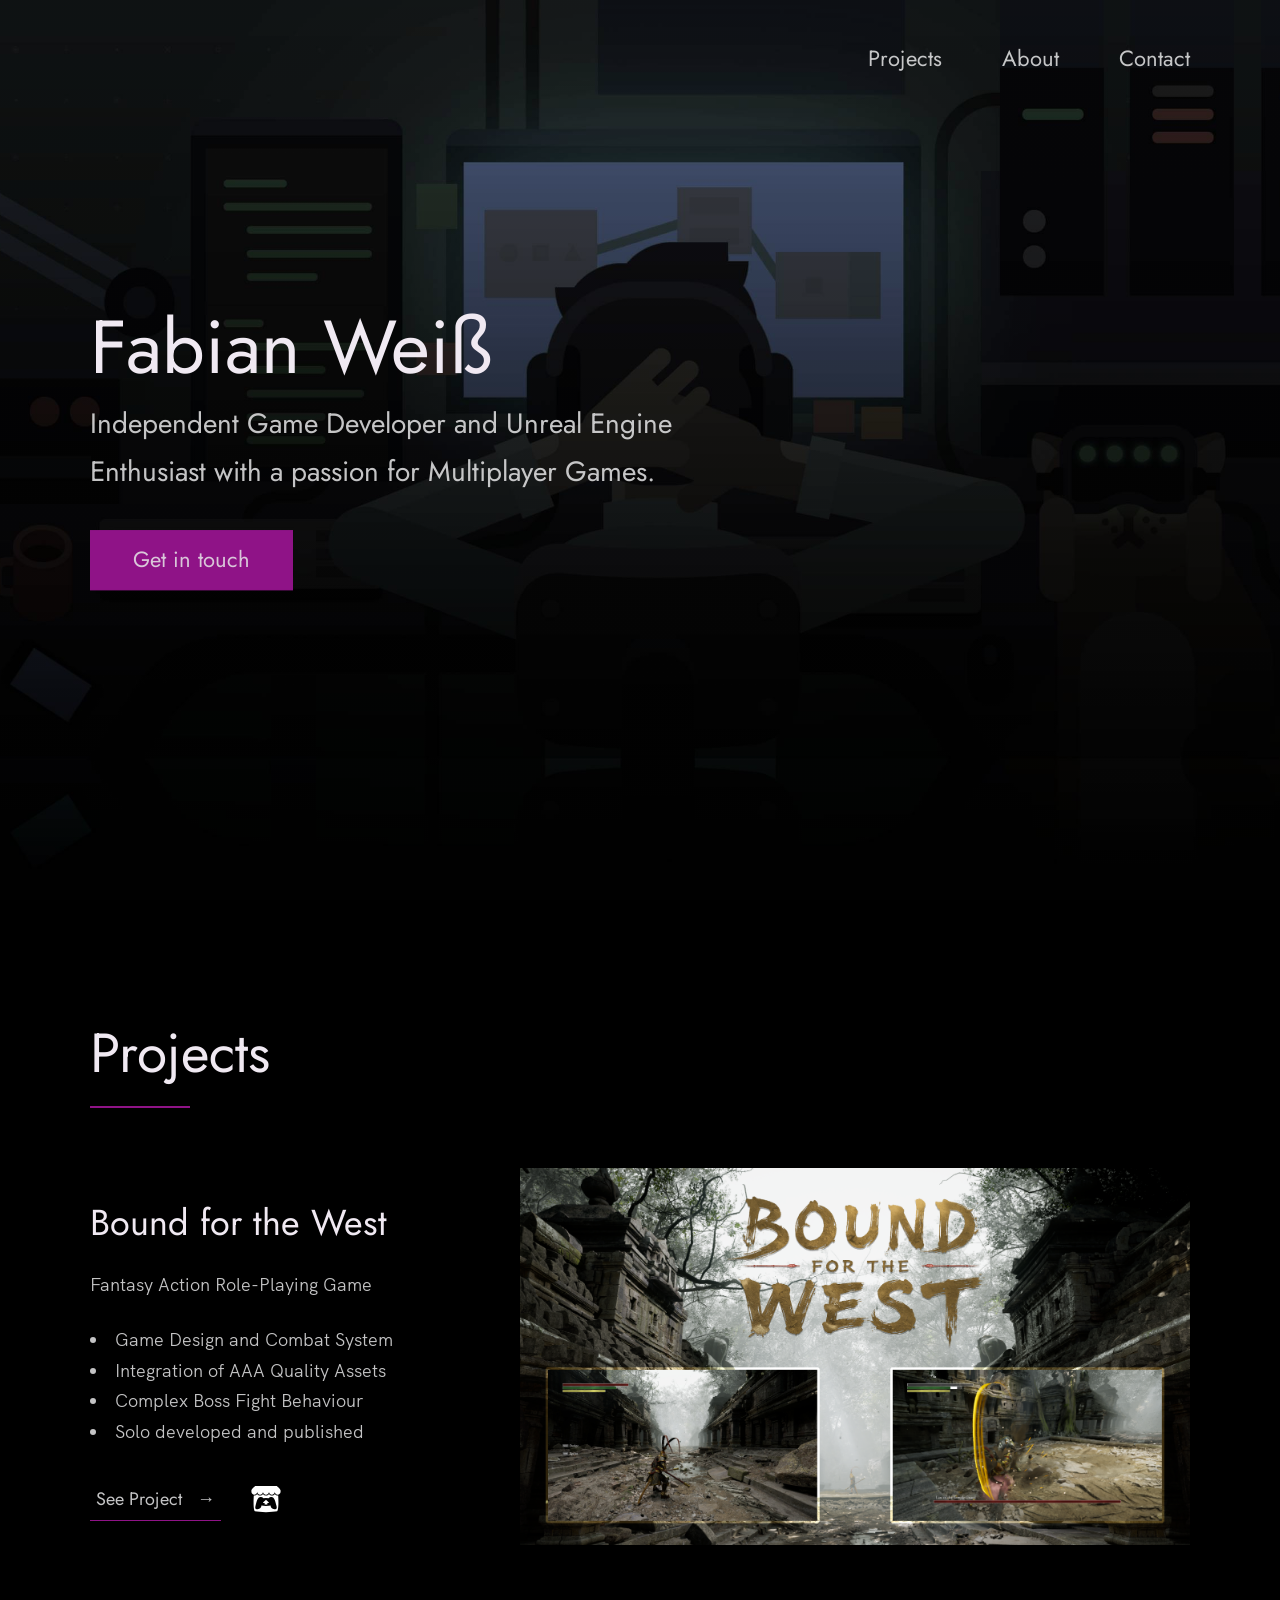
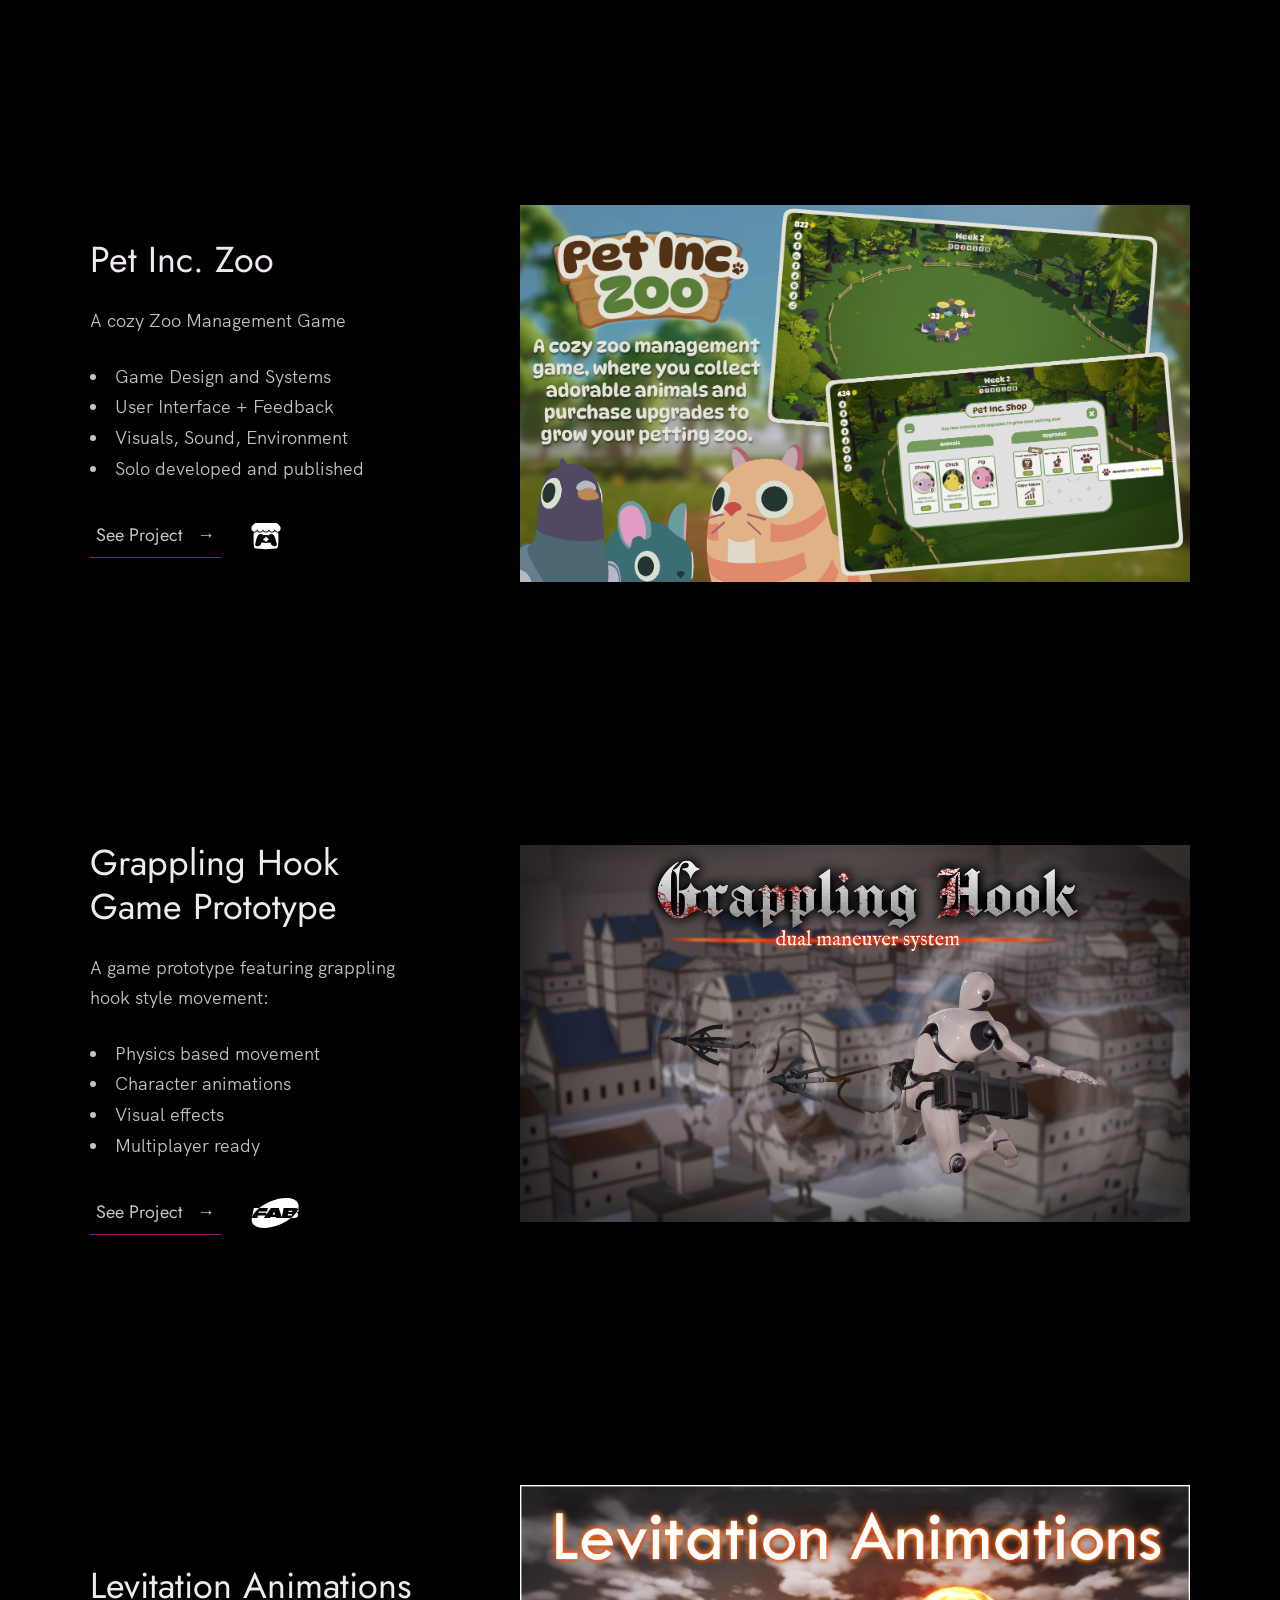
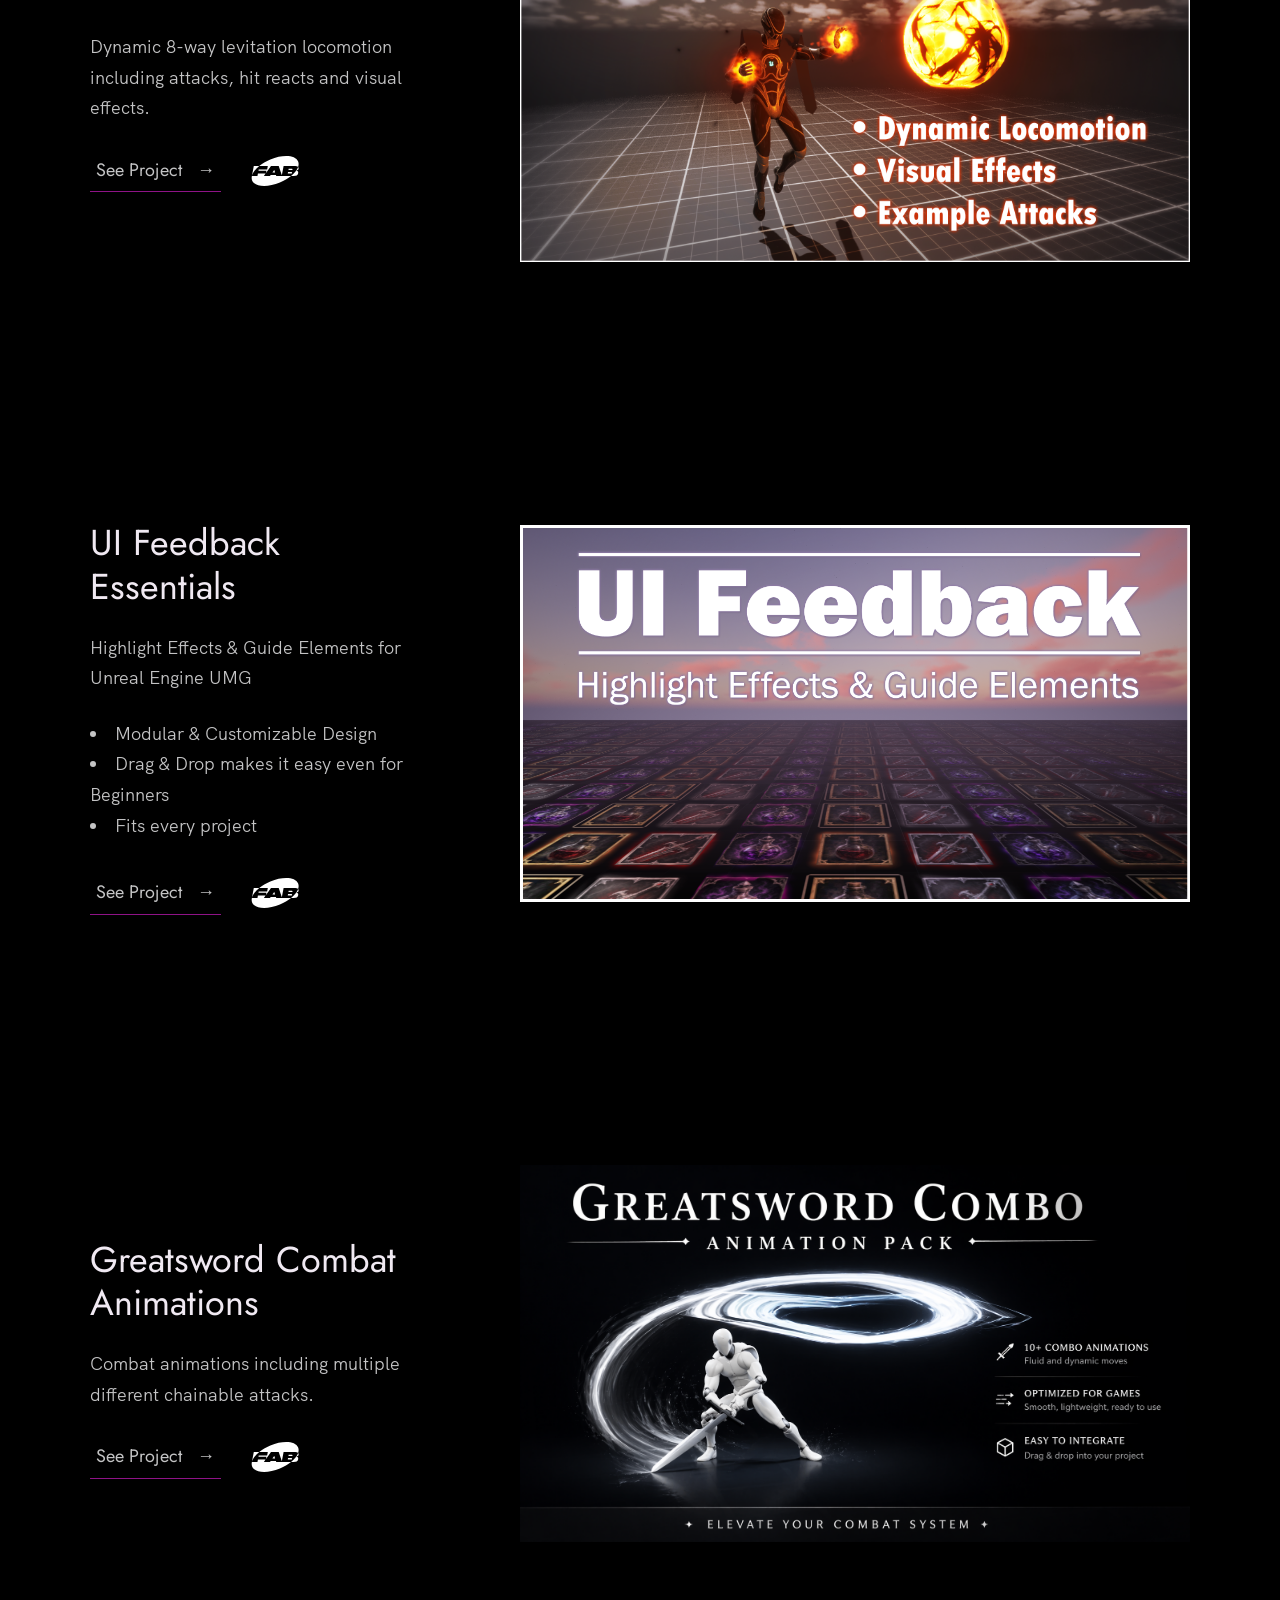
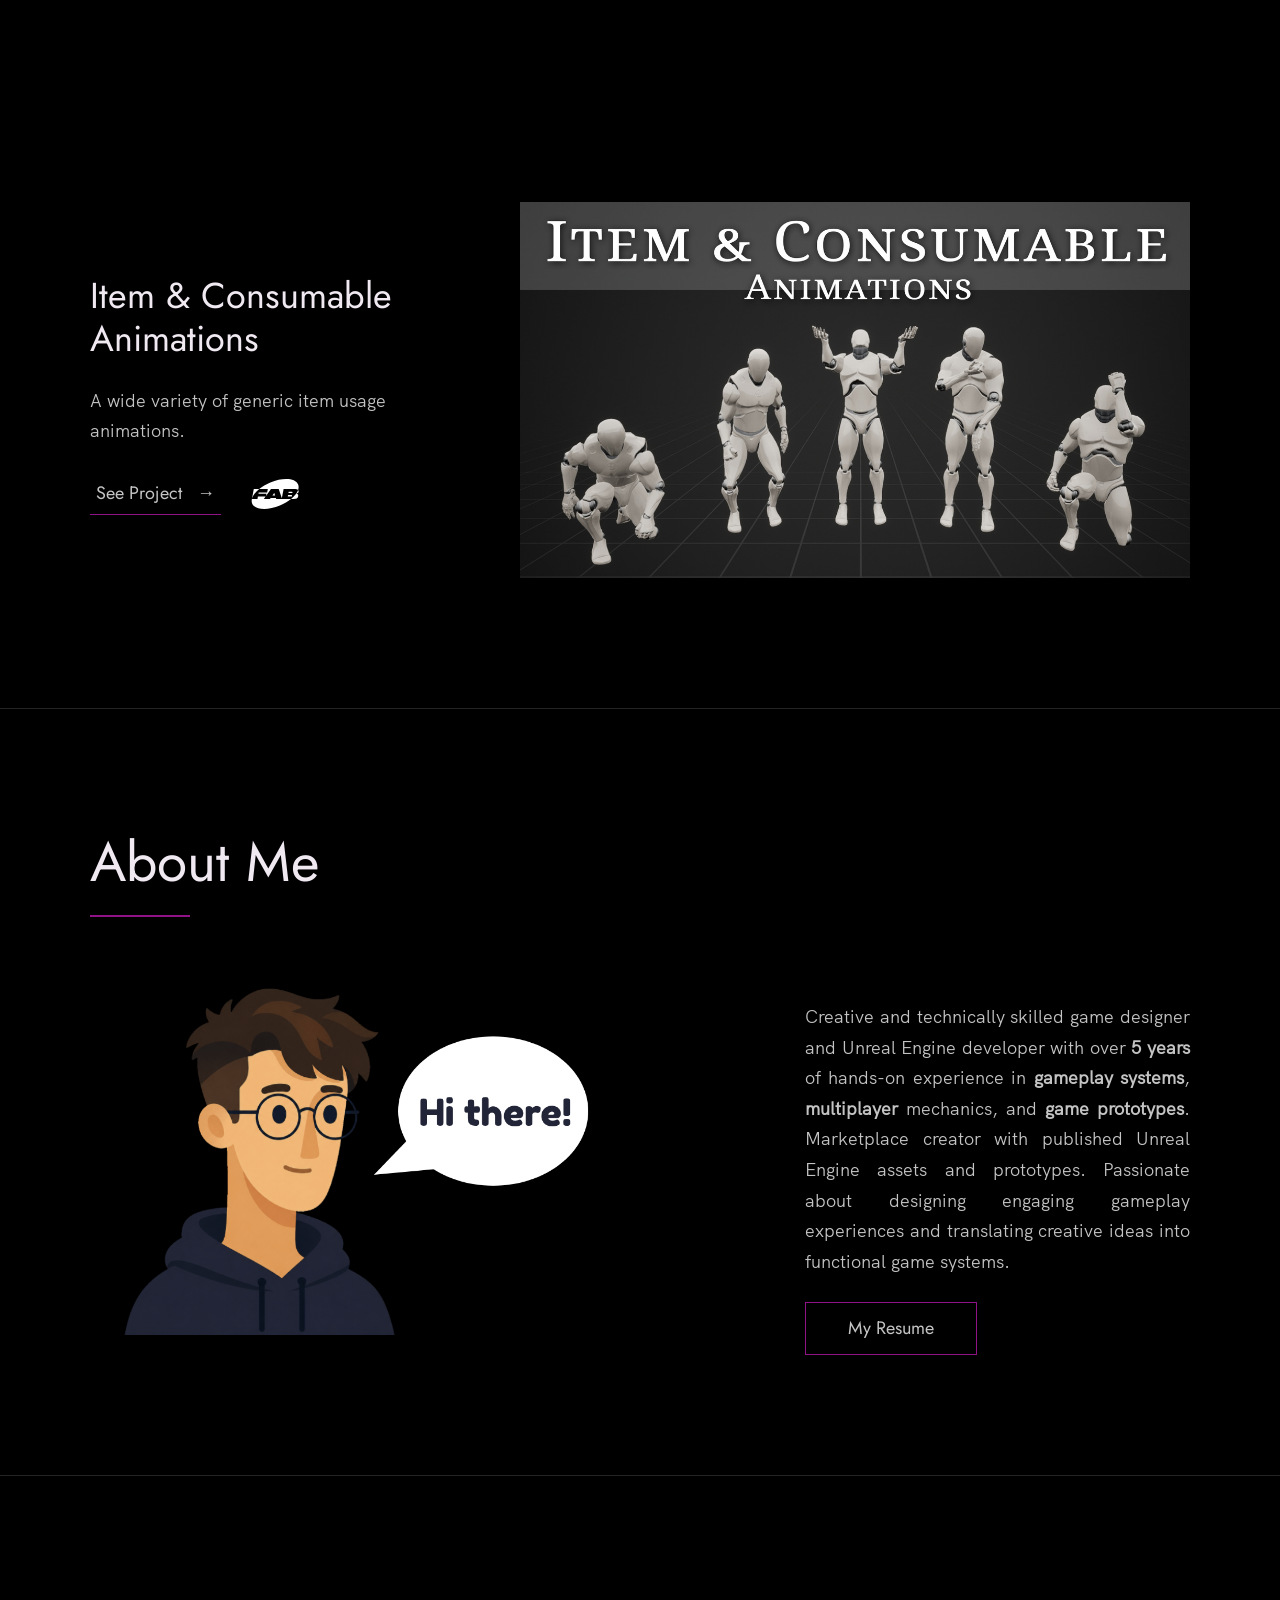
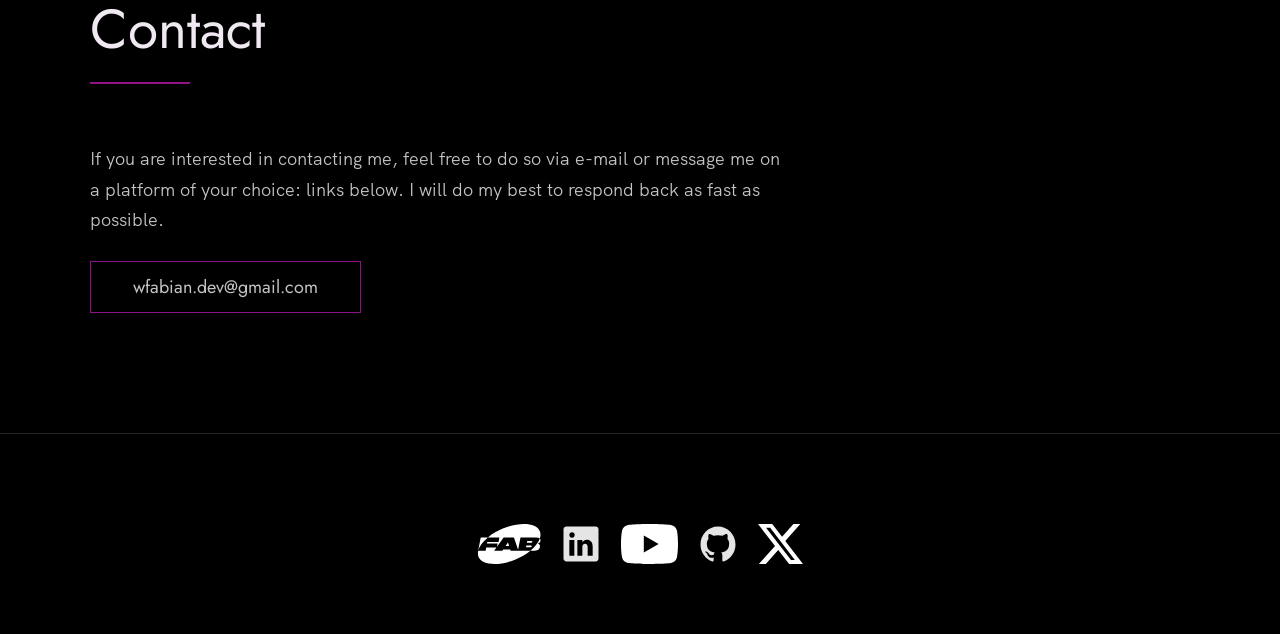
==== commit 17d3b4f9: "added lev anims project" ====
--- a/index.html
+++ b/index.html
@@ -163,6 +163,29 @@
                     </a>
                 </div>
             </div>
+            
+            <div class="work__box">
+                <div class="work__text">
+                    <h3>Levitation Animations</h3>
+                    <p>
+                        Dynamic 8-way levitation locomotion including attacks, hit reacts and visual effects.
+                    </p>
+
+                    <div class="work__links">
+                        <a href="https://www.fab.com/listings/a72a9dc9-c2ab-41e7-82e2-eb482dbea83d" class="link__text">
+                            See Project <span>&rarr;</span>
+                        </a>
+                        <a href="https://www.fab.com/sellers/50%20berry">
+                            <img src="./images/fab.svg" class="work__code" title="My Fab profile" alt="Fab">
+                        </a>
+                    </div>
+                </div>
+                <div class="work__image-box">
+                    <a href="https://www.fab.com/listings/a72a9dc9-c2ab-41e7-82e2-eb482dbea83d">
+                        <img src="./images/levanims.png" class="work__image" alt="Item Consumable Animations" />
+                    </a>
+                </div>
+            </div>
 
             <div class="work__box">
                 <div class="work__text">
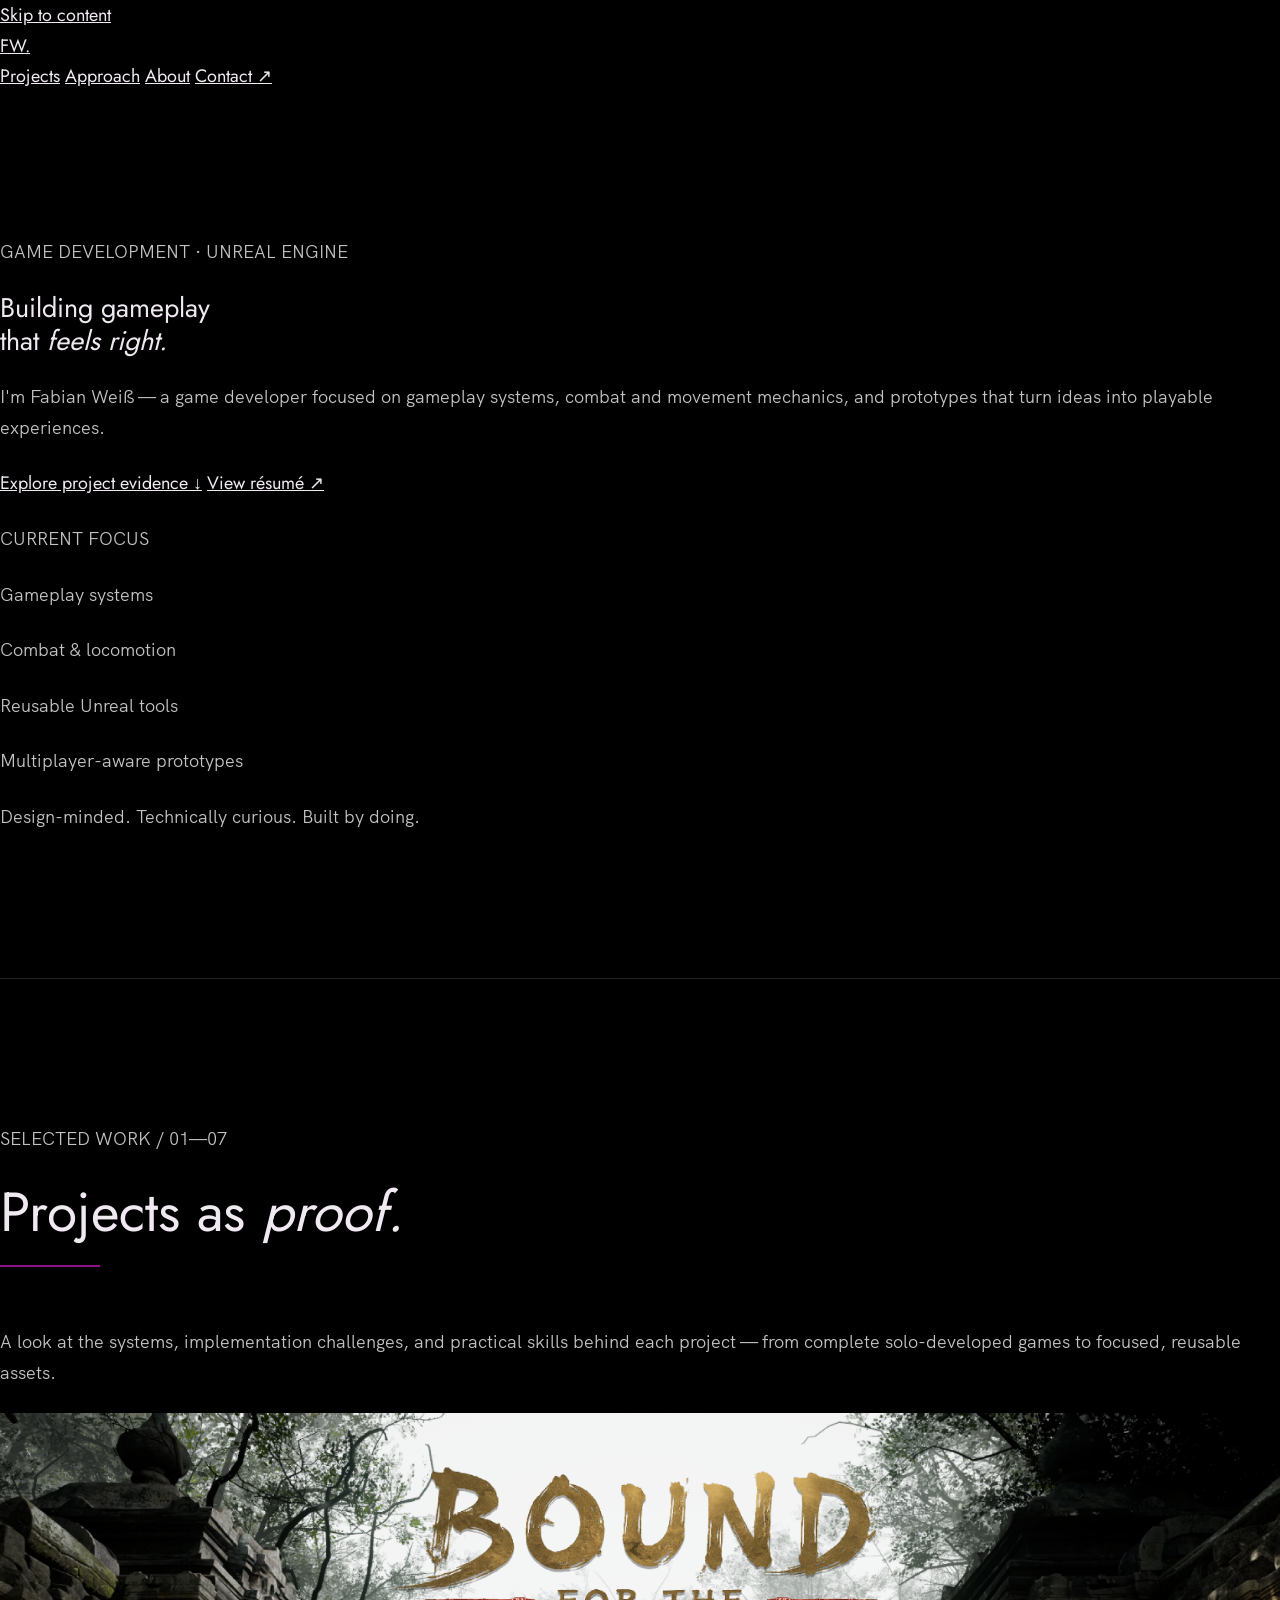
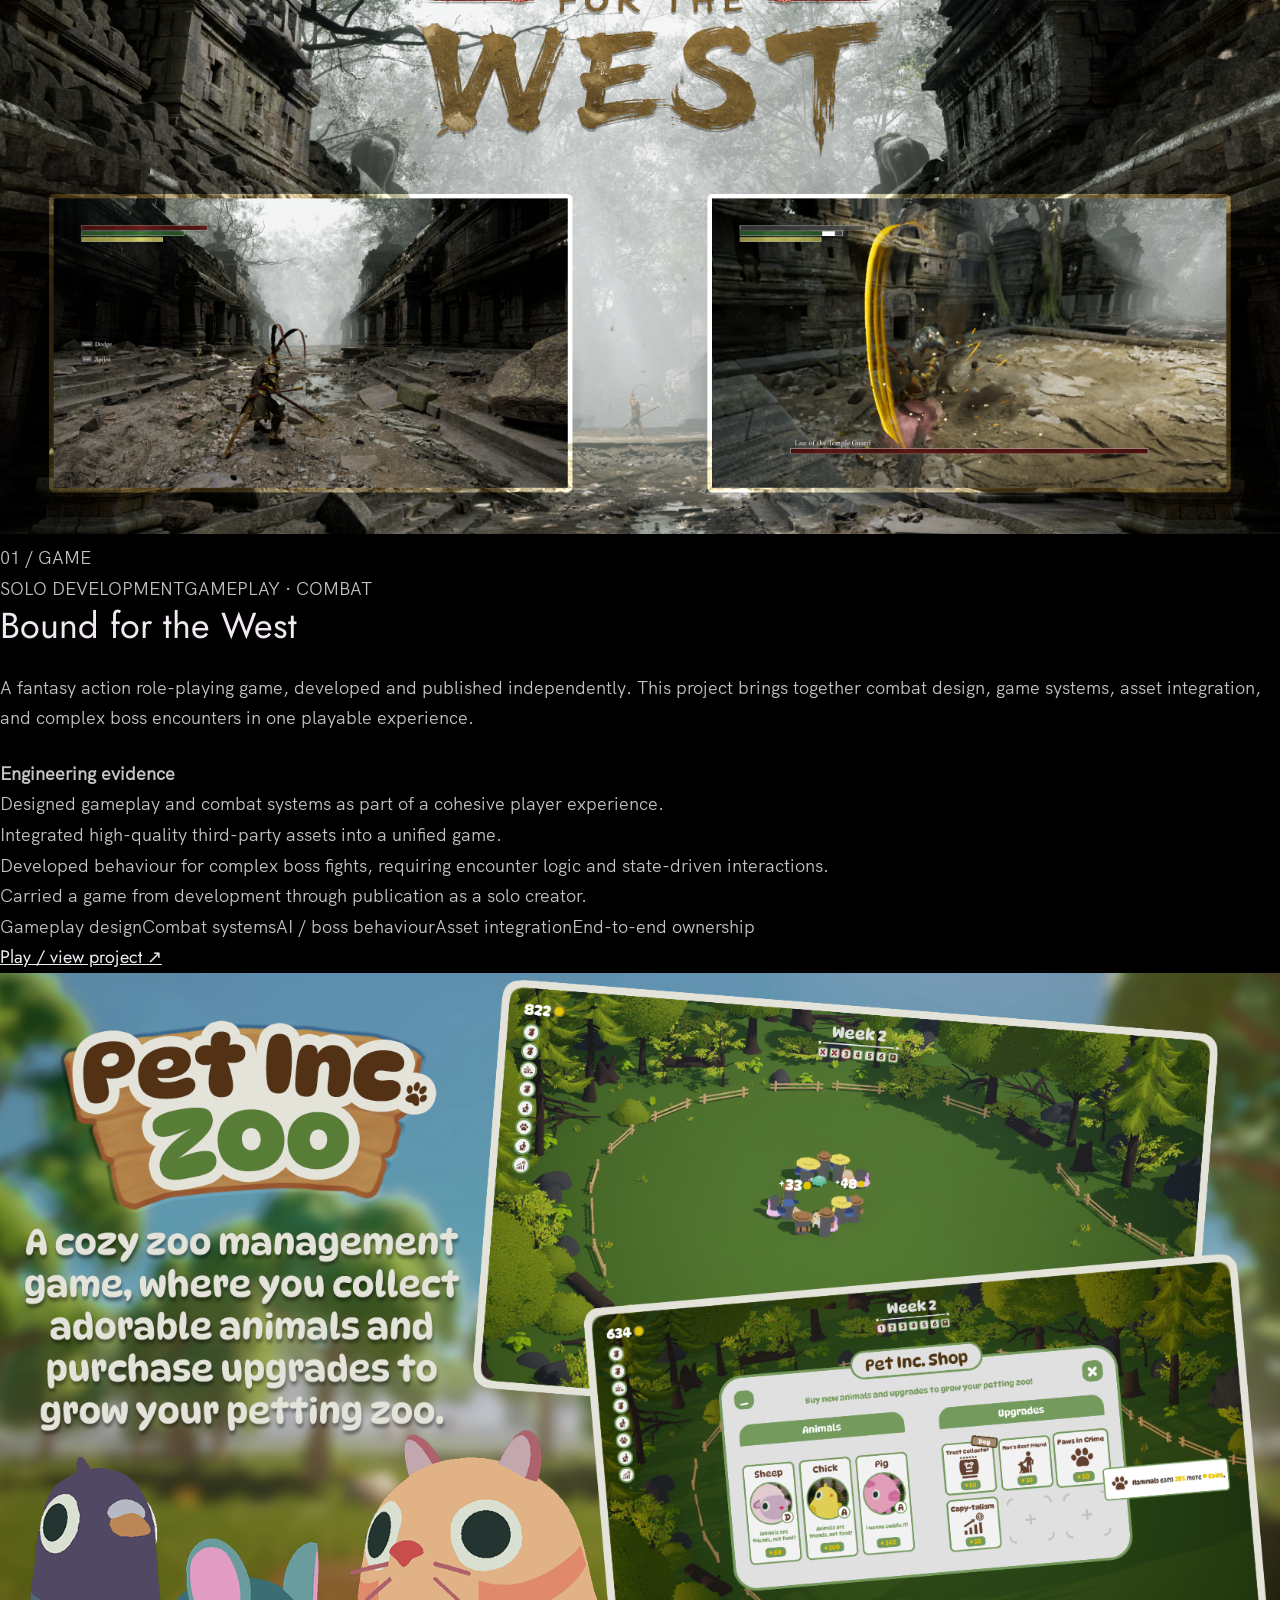
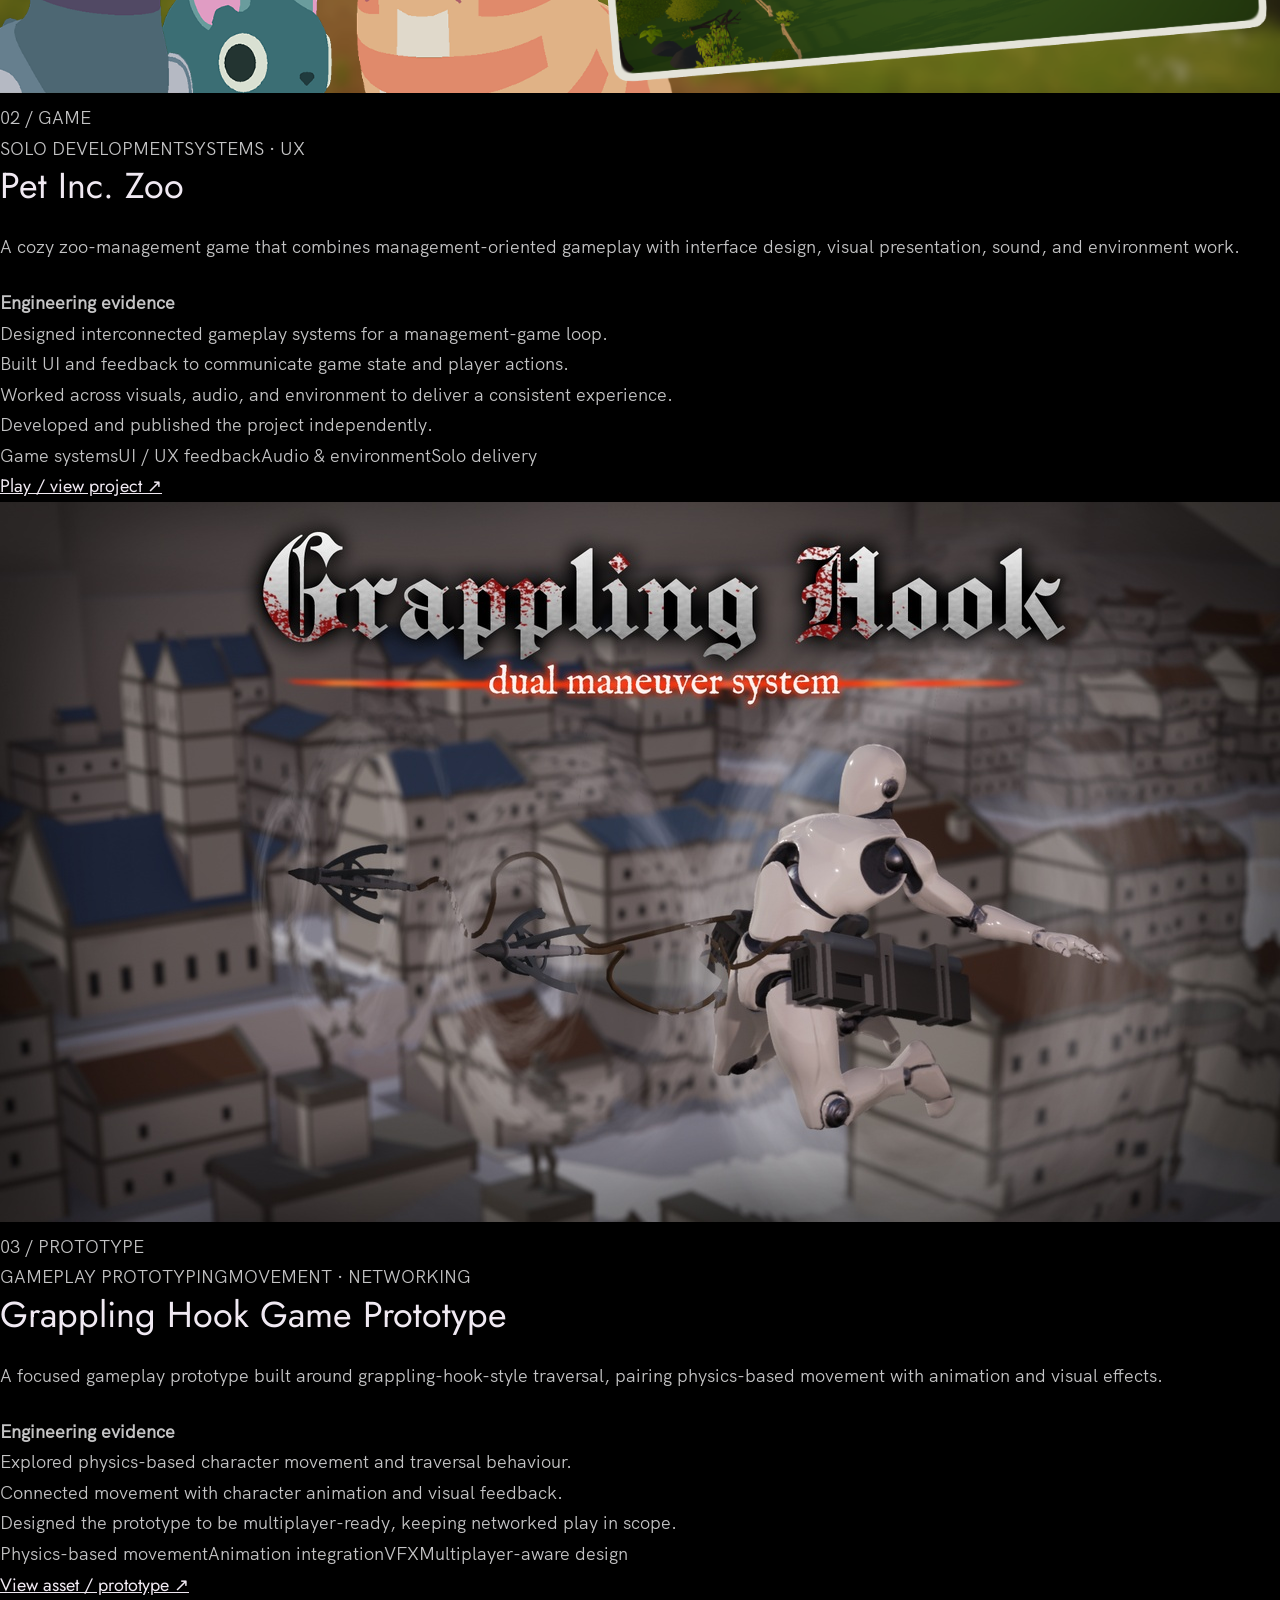
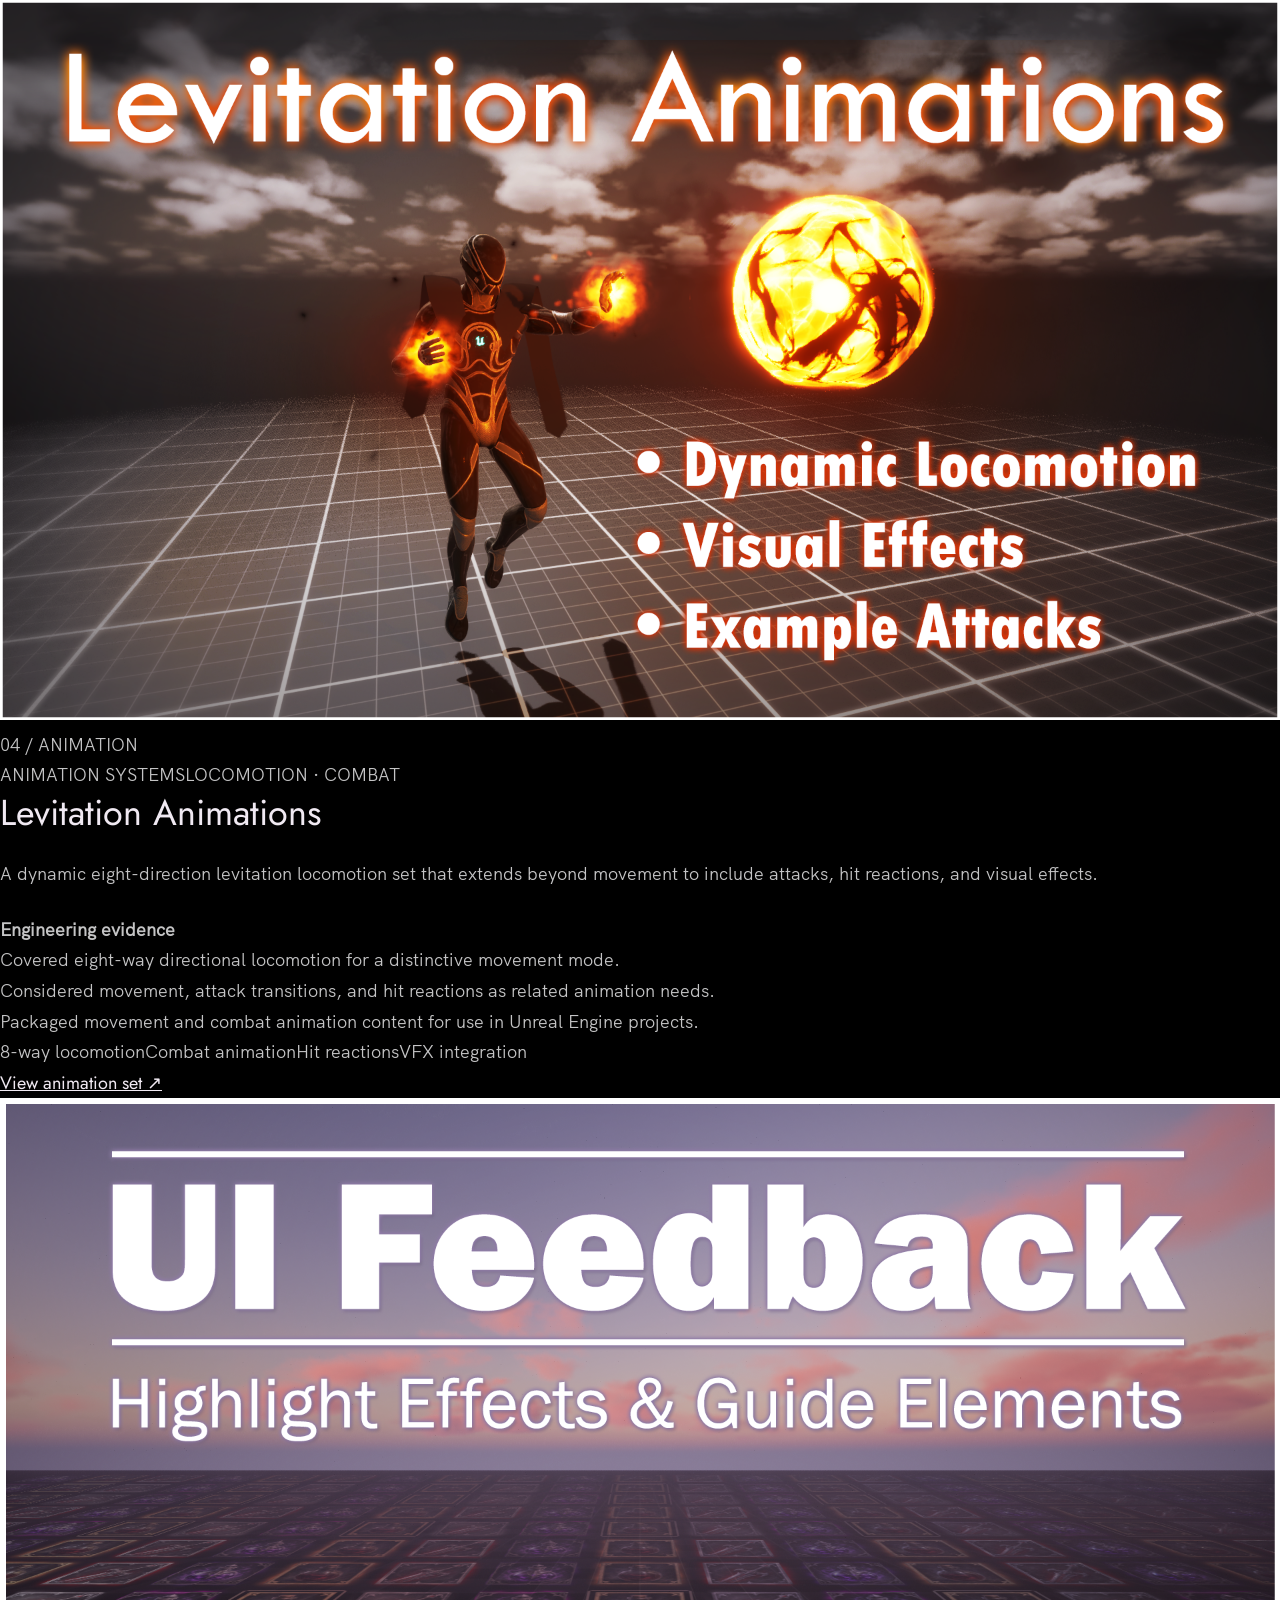
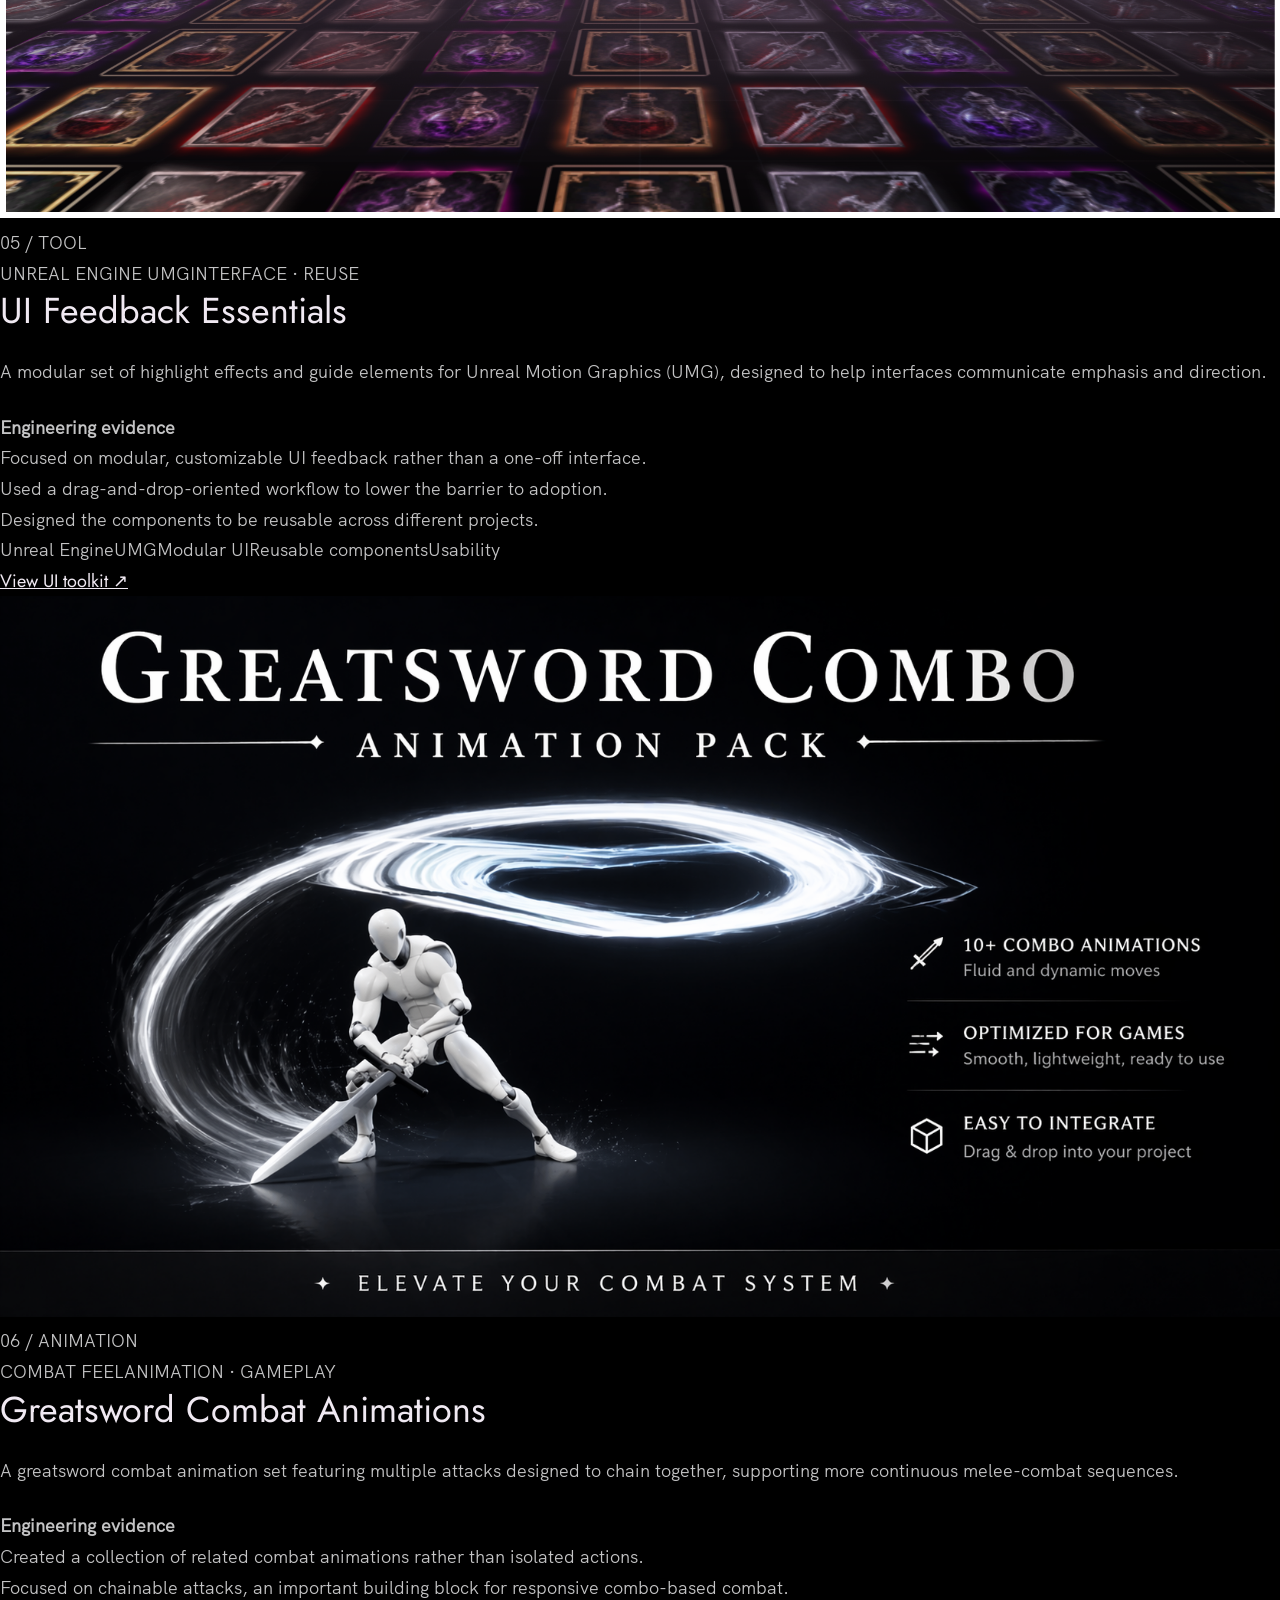
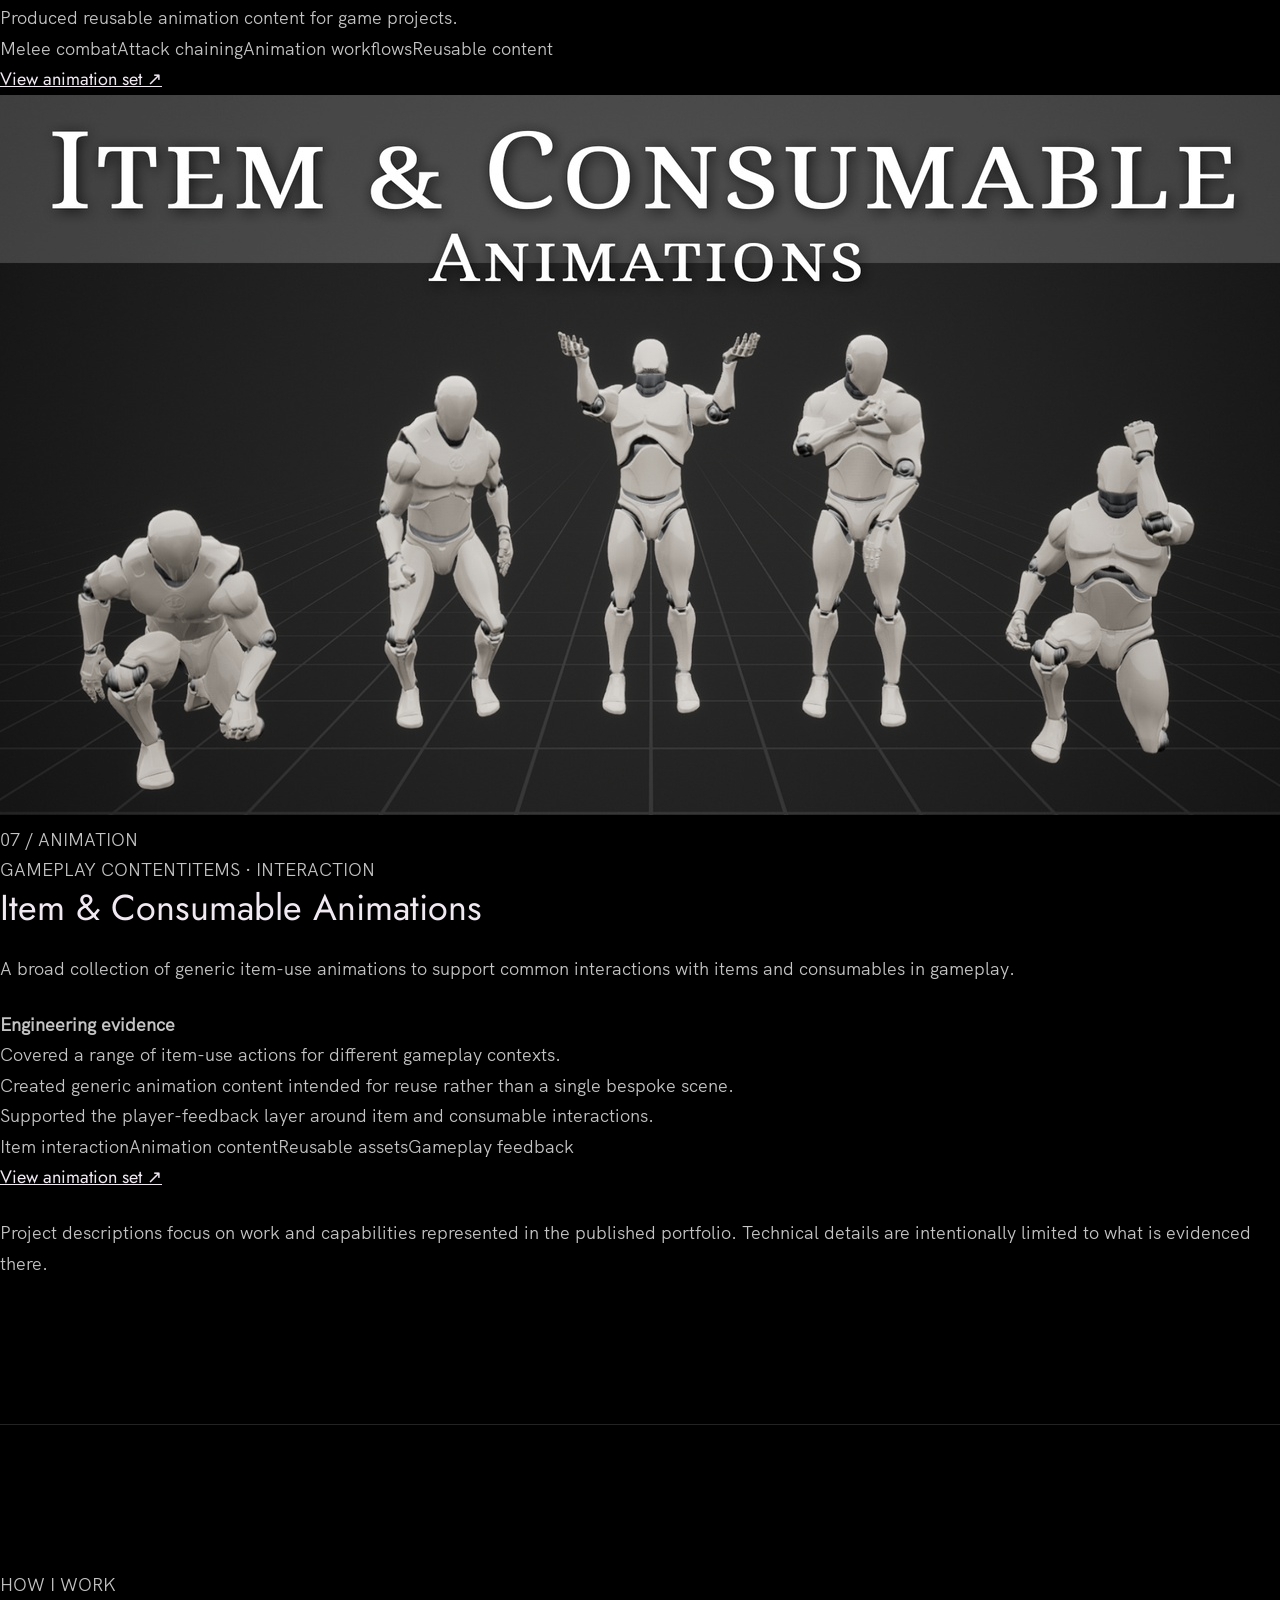
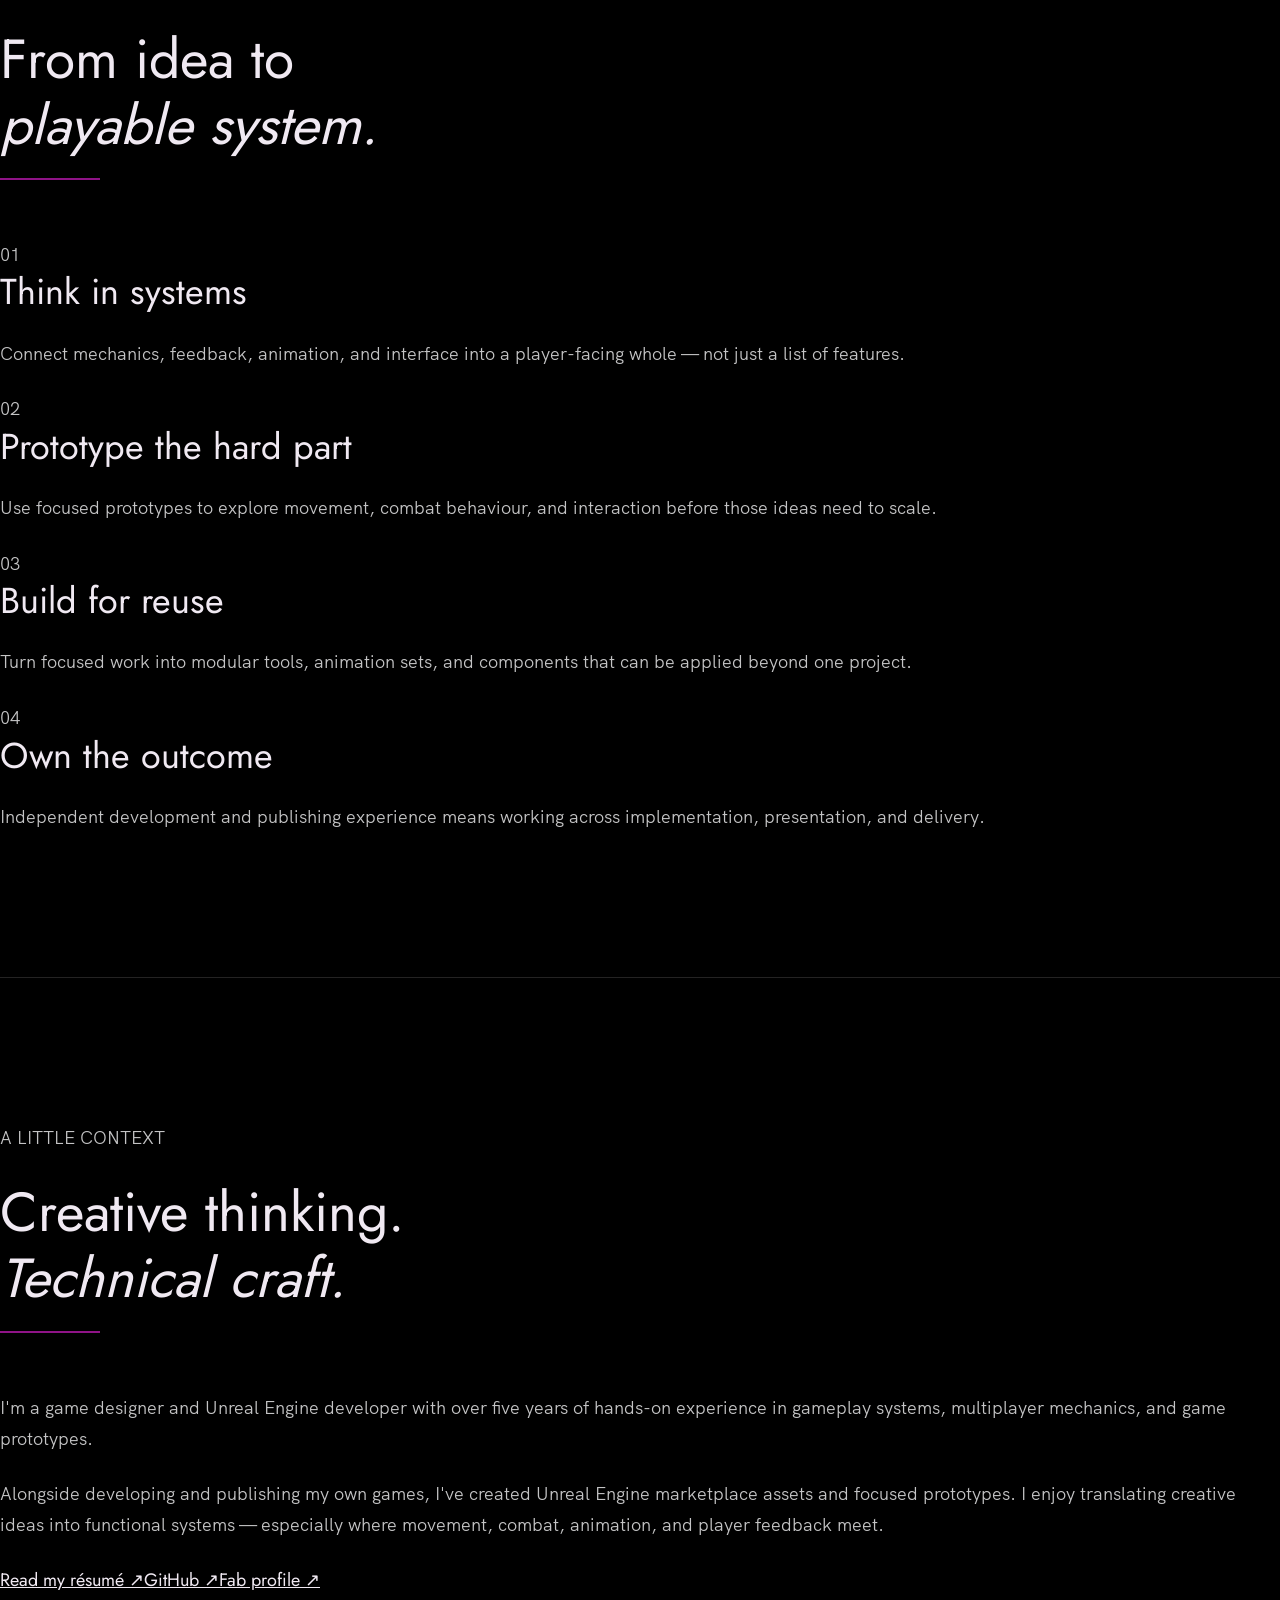
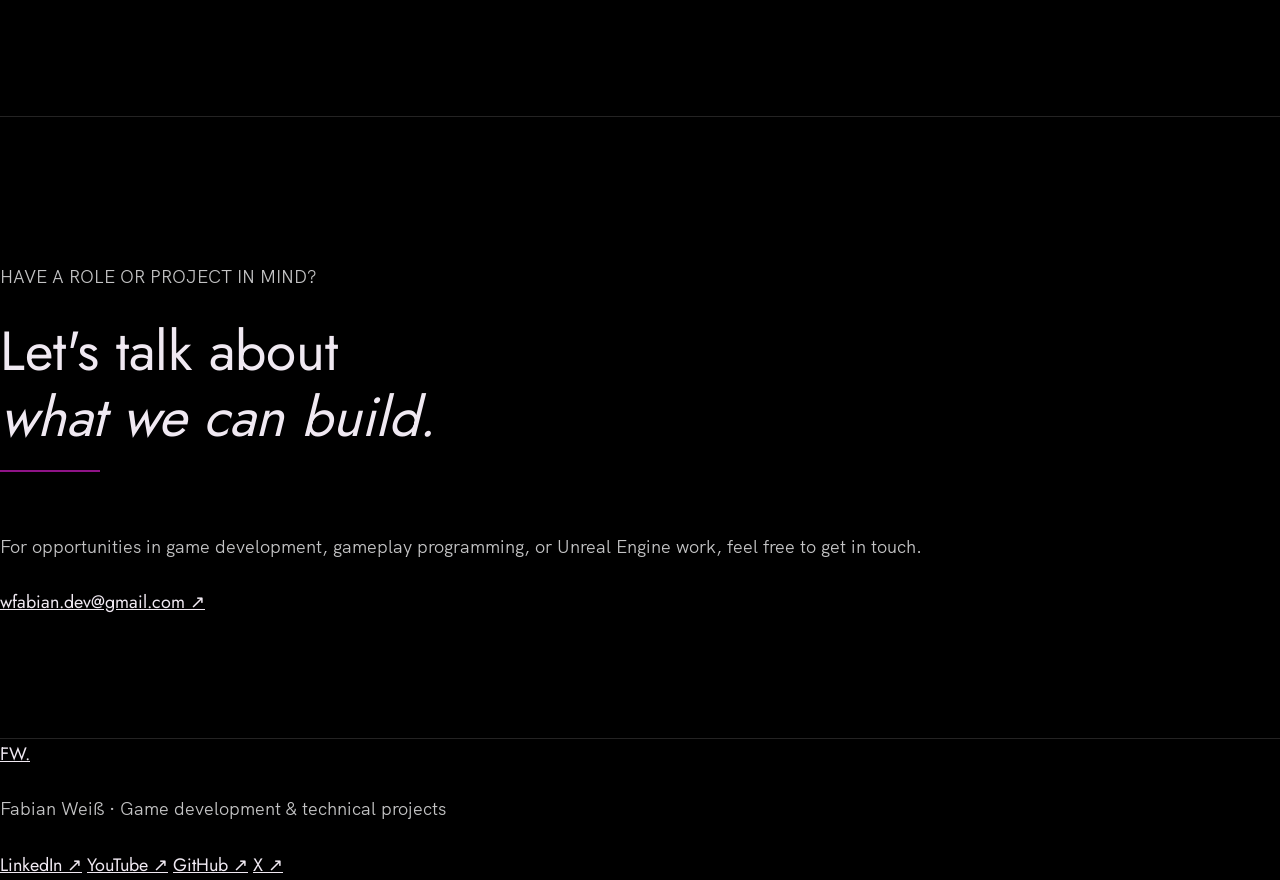
==== commit c4a97207: "Redesign portfolio around project engineering evidence" ====
--- a/index.html
+++ b/index.html
@@ -1,397 +1,195 @@
-<!-- 
-  Hello 😊.
-
-  This template is designed and developed by Nisar Hassan Naqvi
-  for anyone to use for free or customize the way they like.
-
-  Github Repo: https://github.com/nisarhassan12/portfolio-template/
-  My Website: https://nisar.dev
-
-  For business & inquires, contact me => syednisarhassan12@gmail.com
--->
-
-<!--
-  Follow the instructions written in comments to create your stunning portfolio
--->
-
 <!DOCTYPE html>
 <html lang="en">
-
 <head>
-  <meta charset="UTF-8" />
-  <meta name="viewport" content="width=device-width, initial-scale=1.0" />
-  <link rel="shortcut icon" type="image/png" href="./images/berrylogo.png" />
-
-  <!-- Put your site title here -->
-  <title>
-    Fabian Weiß | Game Developer Portfolio
-  </title>
-
-  <meta name="description" content="Independent Game Developer and Unreal Engine Enthusiast with a passion for Multiplayer Games">
-  <!-- Add some coding keywords below, Ex: (React, CSS etc) -->
-  <meta name="keywords" content="Fabian Weiß, Game Development, Unreal Engine, Unity, Game Design, Game Programmer, Network Programmer, Artist" />
-  <link rel="stylesheet" href="index.css" />
+  <meta charset="UTF-8">
+  <meta name="viewport" content="width=device-width, initial-scale=1">
+  <meta name="theme-color" content="#101312">
+  <meta name="description" content="Fabian Weiß — game developer focused on Unreal Engine, gameplay systems, combat, movement, multiplayer-ready prototypes, and reusable game-development tools.">
+  <meta name="keywords" content="Fabian Weiß, Unreal Engine, game development, gameplay programming, combat systems, multiplayer, game prototyping, UMG">
+  <title>Fabian Weiß — Game Development & Technical Projects</title>
+  <link rel="icon" type="image/png" href="./images/berrylogo.png">
+  <link rel="stylesheet" href="./index.css">
 </head>
-
 <body>
-
-  <!-- ***** Header ***** -->
-
-  <header class="header" role="banner" id="top">
-    <div class="row">
-      <nav class="nav" role="navigation">
-        <ul class="nav__items">
-          <li class="nav__item"><a href="#work" class="nav__link">Projects</a></li>
-  <!--    <li class="nav__item"><a href="#clients" class="nav__link">Clients</a></li> -->
-          <li class="nav__item">
-            <a href="#about" class="nav__link">About</a>
-          </li>
-          <li class="nav__item">
-            <a href="#contact" class="nav__link">Contact</a>
-          </li>
-        </ul>
+  <a class="skip-link" href="#main">Skip to content</a>
+  <header class="site-header" id="top">
+    <div class="shell nav-wrap">
+      <a class="wordmark" href="#top" aria-label="Fabian Weiß home">FW<span>.</span></a>
+      <nav aria-label="Main navigation">
+        <a href="#work">Projects</a>
+        <a href="#approach">Approach</a>
+        <a href="#about">About</a>
+        <a class="nav-contact" href="#contact">Contact <span aria-hidden="true">↗</span></a>
       </nav>
-    </div>
-    <div class="header__text-box row">
-      <div class="header__text">
-        <h1 class="heading-primary">
-          <!-- Replace the following name with your name -->
-          <span>Fabian Weiß</span>
-        </h1>
-        <!-- Put a small paragraph about yourself -->
-        <p>Independent Game Developer and Unreal Engine Enthusiast with a passion for Multiplayer Games.</p>
-        <a href="#contact" class="btn btn--pink">Get in touch</a>
-      </div>
     </div>
   </header>
 
-  <main role="main">
+  <main id="main">
+    <section class="intro shell">
+      <div class="intro-copy">
+        <p class="eyebrow"><span class="status-dot"></span> GAME DEVELOPMENT · UNREAL ENGINE</p>
+        <h1>Building gameplay<br>that <em>feels right.</em></h1>
+        <p class="intro-lede">I'm Fabian Weiß — a game developer focused on gameplay systems, combat and movement mechanics, and prototypes that turn ideas into playable experiences.</p>
+        <div class="intro-actions">
+          <a class="button button-primary" href="#work">Explore project evidence <span aria-hidden="true">↓</span></a>
+          <a class="text-link" href="FabianW_CV.pdf" target="_blank" rel="noopener">View résumé <span aria-hidden="true">↗</span></a>
+        </div>
+      </div>
+      <aside class="intro-note" aria-label="Technical focus">
+        <p class="note-label">CURRENT FOCUS</p>
+        <p class="focus-line">Gameplay systems</p>
+        <p class="focus-line">Combat & locomotion</p>
+        <p class="focus-line">Reusable Unreal tools</p>
+        <p class="focus-line">Multiplayer-aware prototypes</p>
+        <div class="note-rule"></div>
+        <p class="note-foot">Design-minded. Technically curious. Built by doing.</p>
+      </aside>
+    </section>
 
-    <!-- ***** Work ***** -->
+    <section class="projects-section" id="work">
+      <div class="shell">
+        <div class="section-heading">
+          <div>
+            <p class="eyebrow">SELECTED WORK / 01—07</p>
+            <h2>Projects as <em>proof.</em></h2>
+          </div>
+          <p class="section-intro">A look at the systems, implementation challenges, and practical skills behind each project — from complete solo-developed games to focused, reusable assets.</p>
+        </div>
 
-    <section class="work" id="work">
-      <div class="row">
-        <h2>Projects</h2>
-        <div class="work__boxes">
+        <div class="project-list">
+          <article class="project-card project-featured">
+            <div class="project-visual"><a href="https://50berry.itch.io/bound-for-the-west" target="_blank" rel="noopener" aria-label="Open Bound for the West project"><img src="./images/boundwest.png" alt="Bound for the West fantasy action RPG" loading="lazy"></a><span class="project-index">01 / GAME</span></div>
+            <div class="project-body">
+              <div class="project-meta"><span>SOLO DEVELOPMENT</span><span>GAMEPLAY · COMBAT</span></div>
+              <h3>Bound for the West</h3>
+              <p class="project-summary">A fantasy action role-playing game, developed and published independently. This project brings together combat design, game systems, asset integration, and complex boss encounters in one playable experience.</p>
+              <div class="evidence-block"><h4>Engineering evidence</h4><ul><li>Designed gameplay and combat systems as part of a cohesive player experience.</li><li>Integrated high-quality third-party assets into a unified game.</li><li>Developed behaviour for complex boss fights, requiring encounter logic and state-driven interactions.</li><li>Carried a game from development through publication as a solo creator.</li></ul></div>
+              <div class="tag-row"><span>Gameplay design</span><span>Combat systems</span><span>AI / boss behaviour</span><span>Asset integration</span><span>End-to-end ownership</span></div>
+              <a class="project-link" href="https://50berry.itch.io/bound-for-the-west" target="_blank" rel="noopener">Play / view project <span aria-hidden="true">↗</span></a>
+            </div>
+          </article>
 
-            <!-- Each div with the work__box class is a project. -->
+          <article class="project-card">
+            <div class="project-visual"><a href="https://50berry.itch.io/pet-inc-zoo" target="_blank" rel="noopener" aria-label="Open Pet Inc. Zoo project"><img src="./images/petinczoo.png" alt="Pet Inc. Zoo management game" loading="lazy"></a><span class="project-index">02 / GAME</span></div>
+            <div class="project-body">
+              <div class="project-meta"><span>SOLO DEVELOPMENT</span><span>SYSTEMS · UX</span></div>
+              <h3>Pet Inc. Zoo</h3>
+              <p class="project-summary">A cozy zoo-management game that combines management-oriented gameplay with interface design, visual presentation, sound, and environment work.</p>
+              <div class="evidence-block"><h4>Engineering evidence</h4><ul><li>Designed interconnected gameplay systems for a management-game loop.</li><li>Built UI and feedback to communicate game state and player actions.</li><li>Worked across visuals, audio, and environment to deliver a consistent experience.</li><li>Developed and published the project independently.</li></ul></div>
+              <div class="tag-row"><span>Game systems</span><span>UI / UX feedback</span><span>Audio & environment</span><span>Solo delivery</span></div>
+              <a class="project-link" href="https://50berry.itch.io/pet-inc-zoo" target="_blank" rel="noopener">Play / view project <span aria-hidden="true">↗</span></a>
+            </div>
+          </article>
 
-            <div class="work__box">
-                <div class="work__text">
-                    <h3>Bound for the West</h3>
-                    <p>
-                        Fantasy Action Role-Playing Game
-                    </p>
-                    <ul class="work__list">
-                        <li>Game Design and Combat System</li>
-                        <li>Integration of AAA Quality Assets</li>
-                        <li>Complex Boss Fight Behaviour</li>
-                        <li>Solo developed and published</li>
-                    </ul>
+          <article class="project-card">
+            <div class="project-visual"><a href="https://www.fab.com/listings/b761ed67-a470-4f41-b9b3-c312b92f56b0" target="_blank" rel="noopener" aria-label="Open Grappling Hook Game Prototype"><img src="./images/grapplinghook_image.jpg" alt="Grappling hook movement prototype" loading="lazy"></a><span class="project-index">03 / PROTOTYPE</span></div>
+            <div class="project-body">
+              <div class="project-meta"><span>GAMEPLAY PROTOTYPING</span><span>MOVEMENT · NETWORKING</span></div>
+              <h3>Grappling Hook Game Prototype</h3>
+              <p class="project-summary">A focused gameplay prototype built around grappling-hook-style traversal, pairing physics-based movement with animation and visual effects.</p>
+              <div class="evidence-block"><h4>Engineering evidence</h4><ul><li>Explored physics-based character movement and traversal behaviour.</li><li>Connected movement with character animation and visual feedback.</li><li>Designed the prototype to be multiplayer-ready, keeping networked play in scope.</li></ul></div>
+              <div class="tag-row"><span>Physics-based movement</span><span>Animation integration</span><span>VFX</span><span>Multiplayer-aware design</span></div>
+              <a class="project-link" href="https://www.fab.com/listings/b761ed67-a470-4f41-b9b3-c312b92f56b0" target="_blank" rel="noopener">View asset / prototype <span aria-hidden="true">↗</span></a>
+            </div>
+          </article>
 
-                    <div class="work__links">
-                        <a href="https://50berry.itch.io/bound-for-the-west" target="_blank" class="link__text">
-                            See Project <span>&rarr;</span>
-                        </a>
-                        <a href="https://50berry.itch.io" title="My Itch profile" target="_blank">
-                            <img src="./images/itch.svg" class="work__code" alt="Itch.io">
-                        </a>
-                    </div>
-                </div>
-                <div class="work__image-box">
-                    <a href="https://50berry.itch.io/bound-for-the-west">
-                        <img src="./images/boundwest.png" class="work__image" alt="Bound for the West" />
-                    </a>
-                </div>
+          <article class="project-card">
+            <div class="project-visual"><a href="https://www.fab.com/listings/a72a9dc9-c2ab-41e7-82e2-eb482dbea83d" target="_blank" rel="noopener" aria-label="Open Levitation Animations"><img src="./images/levanims.png" alt="Eight-direction levitation locomotion animations" loading="lazy"></a><span class="project-index">04 / ANIMATION</span></div>
+            <div class="project-body">
+              <div class="project-meta"><span>ANIMATION SYSTEMS</span><span>LOCOMOTION · COMBAT</span></div>
+              <h3>Levitation Animations</h3>
+              <p class="project-summary">A dynamic eight-direction levitation locomotion set that extends beyond movement to include attacks, hit reactions, and visual effects.</p>
+              <div class="evidence-block"><h4>Engineering evidence</h4><ul><li>Covered eight-way directional locomotion for a distinctive movement mode.</li><li>Considered movement, attack transitions, and hit reactions as related animation needs.</li><li>Packaged movement and combat animation content for use in Unreal Engine projects.</li></ul></div>
+              <div class="tag-row"><span>8-way locomotion</span><span>Combat animation</span><span>Hit reactions</span><span>VFX integration</span></div>
+              <a class="project-link" href="https://www.fab.com/listings/a72a9dc9-c2ab-41e7-82e2-eb482dbea83d" target="_blank" rel="noopener">View animation set <span aria-hidden="true">↗</span></a>
             </div>
+          </article>
 
-            <div class="work__box">
-                <div class="work__text">
-                    <h3>Pet Inc. Zoo</h3>
-                    <p>
-                        A cozy Zoo Management Game
-                    </p>
-                    <ul class="work__list">
-                        <li>Game Design and Systems</li>
-                        <li>User Interface + Feedback</li>
-                        <li>Visuals, Sound, Environment</li>
-                        <li>Solo developed and published</li>
-                    </ul>
+          <article class="project-card">
+            <div class="project-visual"><a href="https://www.fab.com/listings/c09f4b2c-c403-4899-979c-ee75c20c5485" target="_blank" rel="noopener" aria-label="Open UI Feedback Essentials"><img src="./images/UIFeedback.png" alt="UI Feedback Essentials for Unreal Engine UMG" loading="lazy"></a><span class="project-index">05 / TOOL</span></div>
+            <div class="project-body">
+              <div class="project-meta"><span>UNREAL ENGINE UMG</span><span>INTERFACE · REUSE</span></div>
+              <h3>UI Feedback Essentials</h3>
+              <p class="project-summary">A modular set of highlight effects and guide elements for Unreal Motion Graphics (UMG), designed to help interfaces communicate emphasis and direction.</p>
+              <div class="evidence-block"><h4>Engineering evidence</h4><ul><li>Focused on modular, customizable UI feedback rather than a one-off interface.</li><li>Used a drag-and-drop-oriented workflow to lower the barrier to adoption.</li><li>Designed the components to be reusable across different projects.</li></ul></div>
+              <div class="tag-row"><span>Unreal Engine</span><span>UMG</span><span>Modular UI</span><span>Reusable components</span><span>Usability</span></div>
+              <a class="project-link" href="https://www.fab.com/listings/c09f4b2c-c403-4899-979c-ee75c20c5485" target="_blank" rel="noopener">View UI toolkit <span aria-hidden="true">↗</span></a>
+            </div>
+          </article>
 
-                    <div class="work__links">
-                        <a href="https://50berry.itch.io/pet-inc-zoo" target="_blank" class="link__text">
-                            See Project <span>&rarr;</span>
-                        </a>
-                        <a href="https://50berry.itch.io" title="My Itch profile" target="_blank">
-                            <img src="./images/itch.svg" class="work__code" alt="Itch.io">
-                        </a>
-                    </div>
-                </div>
-                <div class="work__image-box">
-                    <a href="https://50berry.itch.io/pet-inc-zoo">
-                        <img src="./images/petinczoo.png" class="work__image" alt="Pet Inc. Zoo" />
-                    </a>
-                </div>
+          <article class="project-card">
+            <div class="project-visual"><a href="https://www.fab.com/listings/3a361ce5-a67e-4e0e-820f-71c0e012791a" target="_blank" rel="noopener" aria-label="Open Greatsword Combat Animations"><img src="./images/greatswordplaceholder_image.jpg" alt="Greatsword combat animation set" loading="lazy"></a><span class="project-index">06 / ANIMATION</span></div>
+            <div class="project-body">
+              <div class="project-meta"><span>COMBAT FEEL</span><span>ANIMATION · GAMEPLAY</span></div>
+              <h3>Greatsword Combat Animations</h3>
+              <p class="project-summary">A greatsword combat animation set featuring multiple attacks designed to chain together, supporting more continuous melee-combat sequences.</p>
+              <div class="evidence-block"><h4>Engineering evidence</h4><ul><li>Created a collection of related combat animations rather than isolated actions.</li><li>Focused on chainable attacks, an important building block for responsive combo-based combat.</li><li>Produced reusable animation content for game projects.</li></ul></div>
+              <div class="tag-row"><span>Melee combat</span><span>Attack chaining</span><span>Animation workflows</span><span>Reusable content</span></div>
+              <a class="project-link" href="https://www.fab.com/listings/3a361ce5-a67e-4e0e-820f-71c0e012791a" target="_blank" rel="noopener">View animation set <span aria-hidden="true">↗</span></a>
             </div>
+          </article>
 
+          <article class="project-card">
+            <div class="project-visual"><a href="https://www.fab.com/listings/99f9ef50-3fe6-4851-8611-0064928780e1" target="_blank" rel="noopener" aria-label="Open Item and Consumable Animations"><img src="./images/itemconsumable_image.jpg" alt="Generic item and consumable usage animations" loading="lazy"></a><span class="project-index">07 / ANIMATION</span></div>
+            <div class="project-body">
+              <div class="project-meta"><span>GAMEPLAY CONTENT</span><span>ITEMS · INTERACTION</span></div>
+              <h3>Item &amp; Consumable Animations</h3>
+              <p class="project-summary">A broad collection of generic item-use animations to support common interactions with items and consumables in gameplay.</p>
+              <div class="evidence-block"><h4>Engineering evidence</h4><ul><li>Covered a range of item-use actions for different gameplay contexts.</li><li>Created generic animation content intended for reuse rather than a single bespoke scene.</li><li>Supported the player-feedback layer around item and consumable interactions.</li></ul></div>
+              <div class="tag-row"><span>Item interaction</span><span>Animation content</span><span>Reusable assets</span><span>Gameplay feedback</span></div>
+              <a class="project-link" href="https://www.fab.com/listings/99f9ef50-3fe6-4851-8611-0064928780e1" target="_blank" rel="noopener">View animation set <span aria-hidden="true">↗</span></a>
+            </div>
+          </article>
+        </div>
+        <p class="project-disclaimer">Project descriptions focus on work and capabilities represented in the published portfolio. Technical details are intentionally limited to what is evidenced there.</p>
+      </div>
+    </section>
 
-            <div class="work__box">
-                <div class="work__text">
-                    <h3>Grappling Hook Game Prototype</h3>
-                    <p>
-                        A game prototype featuring grappling hook style movement:
-                    </p>
-                    <ul class="work__list">
-                        <li>Physics based movement</li>
-                        <li>Character animations</li>
-                        <li>Visual effects</li>
-                        <li>Multiplayer ready</li>
-                    </ul>
-
-                    <div class="work__links">
-                        <a href="https://www.fab.com/listings/b761ed67-a470-4f41-b9b3-c312b92f56b0" target="_blank" class="link__text">
-                            See Project <span>&rarr;</span>
-                        </a>
-                        <a href="https://www.fab.com/sellers/50%20berry" title="My Fab profile" target="_blank">
-                            <img src="./images/fab.svg" class="work__code" alt="Fab">
-                        </a>
-                    </div>
-                </div>
-                <div class="work__image-box">
-                    <a href="https://www.fab.com/listings/b761ed67-a470-4f41-b9b3-c312b92f56b0">
-                        <img src="./images/grapplinghook_image.jpg" class="work__image" alt="Grappling Hook System" />
-                    </a>
-                </div>
-            </div>
-            
-            <div class="work__box">
-                <div class="work__text">
-                    <h3>Levitation Animations</h3>
-                    <p>
-                        Dynamic 8-way levitation locomotion including attacks, hit reacts and visual effects.
-                    </p>
-
-                    <div class="work__links">
-                        <a href="https://www.fab.com/listings/a72a9dc9-c2ab-41e7-82e2-eb482dbea83d" class="link__text">
-                            See Project <span>&rarr;</span>
-                        </a>
-                        <a href="https://www.fab.com/sellers/50%20berry">
-                            <img src="./images/fab.svg" class="work__code" title="My Fab profile" alt="Fab">
-                        </a>
-                    </div>
-                </div>
-                <div class="work__image-box">
-                    <a href="https://www.fab.com/listings/a72a9dc9-c2ab-41e7-82e2-eb482dbea83d">
-                        <img src="./images/levanims.png" class="work__image" alt="Item Consumable Animations" />
-                    </a>
-                </div>
-            </div>
-
-            <div class="work__box">
-                <div class="work__text">
-                    <h3>UI Feedback Essentials</h3>
-                    <p>
-                        Highlight Effects & Guide Elements for Unreal Engine UMG
-                    </p>
-                    <ul class="work__list">
-                        <li>Modular & Customizable Design</li>
-                        <li>Drag & Drop makes it easy even for Beginners</li>
-                        <li>Fits every project</li>
-                    </ul>
-
-                    <div class="work__links">
-                        <a href="https://www.fab.com/listings/c09f4b2c-c403-4899-979c-ee75c20c5485" target="_blank" class="link__text">
-                            See Project <span>&rarr;</span>
-                        </a>
-                        <a href="https://www.fab.com/sellers/50%20berry" title="My Fab profile" target="_blank">
-                            <img src="./images/fab.svg" class="work__code" alt="Fab">
-                        </a>
-                    </div>
-                </div>
-                <div class="work__image-box">
-                    <a href="https://www.fab.com/listings/c09f4b2c-c403-4899-979c-ee75c20c5485">
-                        <img src="./images/UIFeedback.png" class="work__image" alt="UI Feedback" />
-                    </a>
-                </div>
-            </div>
-
-            <div class="work__box">
-                <div class="work__text">
-                    <h3>Greatsword Combat Animations</h3>
-                    <p>
-                        Combat animations including multiple different chainable attacks.
-                    </p>
-
-                    <div class="work__links">
-                        <a href="https://www.fab.com/listings/3a361ce5-a67e-4e0e-820f-71c0e012791a" class="link__text">
-                            See Project <span>&rarr;</span>
-                        </a>
-                        <a href="https://www.fab.com/sellers/50%20berry">
-                            <img src="./images/fab.svg" class="work__code" title="My Fab profile" alt="Fab">
-                        </a>
-                    </div>
-                </div>
-                <div class="work__image-box">
-                    <a href="https://www.fab.com/listings/3a361ce5-a67e-4e0e-820f-71c0e012791a">
-                        <img src="./images/greatswordplaceholder_image.jpg" class="work__image" alt="Greatsword Combat Animations" />
-                    </a>
-                </div>
-            </div>
-
-            <div class="work__box">
-                <div class="work__text">
-                    <h3>Item & Consumable Animations</h3>
-                    <p>
-                        A wide variety of generic item usage animations.
-                    </p>
-
-                    <div class="work__links">
-                        <a href="https://www.fab.com/listings/99f9ef50-3fe6-4851-8611-0064928780e1" class="link__text">
-                            See Project <span>&rarr;</span>
-                        </a>
-                        <a href="https://www.fab.com/sellers/50%20berry">
-                            <img src="./images/fab.svg" class="work__code" title="My Fab profile" alt="Fab">
-                        </a>
-                    </div>
-                </div>
-                <div class="work__image-box">
-                    <a href="https://www.fab.com/listings/99f9ef50-3fe6-4851-8611-0064928780e1">
-                        <img src="./images/itemconsumable_image.jpg" class="work__image" alt="Item Consumable Animations" />
-                    </a>
-                </div>
-            </div>
+    <section class="approach-section" id="approach">
+      <div class="shell approach-grid">
+        <div><p class="eyebrow">HOW I WORK</p><h2>From idea to<br><em>playable system.</em></h2></div>
+        <div class="approach-items">
+          <article><span class="approach-number">01</span><div><h3>Think in systems</h3><p>Connect mechanics, feedback, animation, and interface into a player-facing whole — not just a list of features.</p></div></article>
+          <article><span class="approach-number">02</span><div><h3>Prototype the hard part</h3><p>Use focused prototypes to explore movement, combat behaviour, and interaction before those ideas need to scale.</p></div></article>
+          <article><span class="approach-number">03</span><div><h3>Build for reuse</h3><p>Turn focused work into modular tools, animation sets, and components that can be applied beyond one project.</p></div></article>
+          <article><span class="approach-number">04</span><div><h3>Own the outcome</h3><p>Independent development and publishing experience means working across implementation, presentation, and delivery.</p></div></article>
         </div>
       </div>
     </section>
 
-    <!-- ***** Clients ***** -->
-
-    <!--
-    <section class="client" id="clients">
-      <div class="row">
-        <h2>Clients</h2>
-        <div class="client__logos">
-          <img src="./images/ronjones.png" class="client__logo" alt="Company 2" />
-          <img src="./images/goldengrid.png" class="client__logo" alt="Company 3" />
-          <img src="./images/bullseye.png" class="client__logo" alt="Company 1" />
-          <img src="./images/mighty-furnitures.png" class="client__logo" alt="Company 1" />
-          <img src="./images/fastlane.png" class="client__logo" alt="Company 3" />
-          <img src="./images/chippy.png" class="client__logo" alt="Company 1" />
+    <section class="about-section" id="about">
+      <div class="shell about-grid">
+        <div><p class="eyebrow">A LITTLE CONTEXT</p><h2>Creative thinking.<br><em>Technical craft.</em></h2></div>
+        <div class="about-copy">
+          <p class="about-lede">I'm a game designer and Unreal Engine developer with over five years of hands-on experience in gameplay systems, multiplayer mechanics, and game prototypes.</p>
+          <p>Alongside developing and publishing my own games, I've created Unreal Engine marketplace assets and focused prototypes. I enjoy translating creative ideas into functional systems — especially where movement, combat, animation, and player feedback meet.</p>
+          <div class="about-links"><a class="button button-primary" href="FabianW_CV.pdf" target="_blank" rel="noopener">Read my résumé <span aria-hidden="true">↗</span></a><a class="text-link" href="https://github.com/50berry/" target="_blank" rel="noopener">GitHub <span aria-hidden="true">↗</span></a><a class="text-link" href="https://www.fab.com/sellers/50%20berry" target="_blank" rel="noopener">Fab profile <span aria-hidden="true">↗</span></a></div>
         </div>
       </div>
     </section>
-    -->
 
-    <!-- ***** About ***** -->
-
-    <section class="about" id="about">
-      <div class="row">
-        <h2>About Me</h2>
-        <div class="about__content">
-          <div class="about__text">
-            <!-- Replace the below paragraph with info about yourself -->
-            <p>
-              Creative and technically skilled game designer and Unreal Engine developer with 
-                over <b>5 years</b> of hands-on experience in <b>gameplay systems</b>, <b>multiplayer</b> 
-                mechanics, and <b>game prototypes</b>. Marketplace creator with published Unreal 
-                Engine assets and prototypes. Passionate about designing engaging gameplay 
-                experiences and translating creative ideas into functional game systems. 
-            </p>
-            <!-- Provide a link to your resume -->
-            <a href="FabianW_CV.pdf" class="btn" target="_blank">My Resume</a>
-          </div>
-
-          <!-- Photo -->
-          <div class="about__photo-container">
-            <img class="about__photo" src="./images/myself.png" alt="" />
-          </div>
-          
-
-        </div>
+    <section class="contact-section" id="contact">
+      <div class="shell contact-inner">
+        <p class="eyebrow">HAVE A ROLE OR PROJECT IN MIND?</p>
+        <h2>Let's talk about<br><em>what we can build.</em></h2>
+        <p>For opportunities in game development, gameplay programming, or Unreal Engine work, feel free to get in touch.</p>
+        <a class="button button-primary" href="mailto:wfabian.dev@gmail.com">wfabian.dev@gmail.com <span aria-hidden="true">↗</span></a>
       </div>
     </section>
   </main>
 
-  <!-- ***** Contact ***** -->
-
-  <section class="contact" id="contact">
-    <div class="row">
-      <h2>Contact</h2>
-      <div class="contact__info">
-        <p>
-          If you are interested in contacting me, feel free to do so 
-          via e-mail or message me on a platform of your choice: links below.
-          I will do my best to respond back as fast as possible.
-        </p>
-        <!-- Replace the email with yours -->
-        <a href="mailto:wfabian.dev@gmail.com" class="btn">wfabian.dev@gmail.com</a>
+  <footer class="site-footer">
+    <div class="shell footer-inner">
+      <a class="wordmark" href="#top" aria-label="Back to top">FW<span>.</span></a>
+      <p>Fabian Weiß <span>·</span> Game development &amp; technical projects</p>
+      <div class="social-links" aria-label="Social profiles">
+        <a href="https://www.linkedin.com/in/wfabiandev/" target="_blank" rel="noopener">LinkedIn ↗</a>
+        <a href="https://www.youtube.com/@50berryDev" target="_blank" rel="noopener">YouTube ↗</a>
+        <a href="https://github.com/50berry/" target="_blank" rel="noopener">GitHub ↗</a>
+        <a href="https://x.com/50berryX/" target="_blank" rel="noopener">X ↗</a>
       </div>
     </div>
-  </section>
-
-  <!-- ***** Footer ***** -->
-
-  <footer role="contentinfo" class="footer">
-    <div class="row">
-      <ul class="footer__social-links">
-
-
-
-
-        <!--   
-        <li class="footer__social-link-item">
-          <a href="https://codepen.io/nisar_hassan" title="Link to Codepen Profile">
-            <img src="./images/codepen.svg" class="footer__social-image" alt="Codepen">
-          </a>
-        </li>
-        -->
-         
-        <!-- Epic Games -->
-        <li class="footer__social-link-item">
-          <a href="https://www.fab.com/sellers/50%20berry" title="Link to Fab Profile">
-            <img src="./images/fab.svg" class="footer__social-image" alt="Fab">
-          </a>
-        </li>
-        
-        <!-- Linked In -->
-        <li class="footer__social-link-item">
-          <a href="https://www.linkedin.com/in/wfabiandev/">
-            <img src="./images/linkedin.svg" title="Link to Linkedin Profile" class="footer__social-image" alt="Linkedin">
-          </a>
-        </li>
-
-         <!-- YouTube -->
-        <li class="footer__social-link-item">
-          <a href="https://www.youtube.com/@50berryDev" title="Link to YouTube Profile">
-            <img src="./images/youtube_svg.svg" class="footer__social-image" alt="YouTube">
-          </a>
-        </li>
-
-        <!-- GitHub -->
-        <li class="footer__social-link-item">
-          <a href="https://github.com/50berry/" title="Link to Github Profile">
-            <img src="./images/github.svg" class="footer__social-image" alt="Github">
-          </a>
-        </li>
-
-        <!-- TWITTER -->
-          <li class="footer__social-link-item">
-             <a href="https://x.com/50berryX/" title="Link to X Profile">
-            <img src="./images/x_svg.svg" class="footer__social-image" alt="X">
-          </a>
-        </li>
-
-
-
-
-      </ul>
-    </div>
   </footer>
-
-  <a href="#top" class="back-to-top" title="Back to Top">
-    <img src="./images/arrow-up.svg" alt="Back to Top" class="back-to-top__image"/>
-  </a>
   <script src="./index.js"></script>
 </body>
-
 </html>
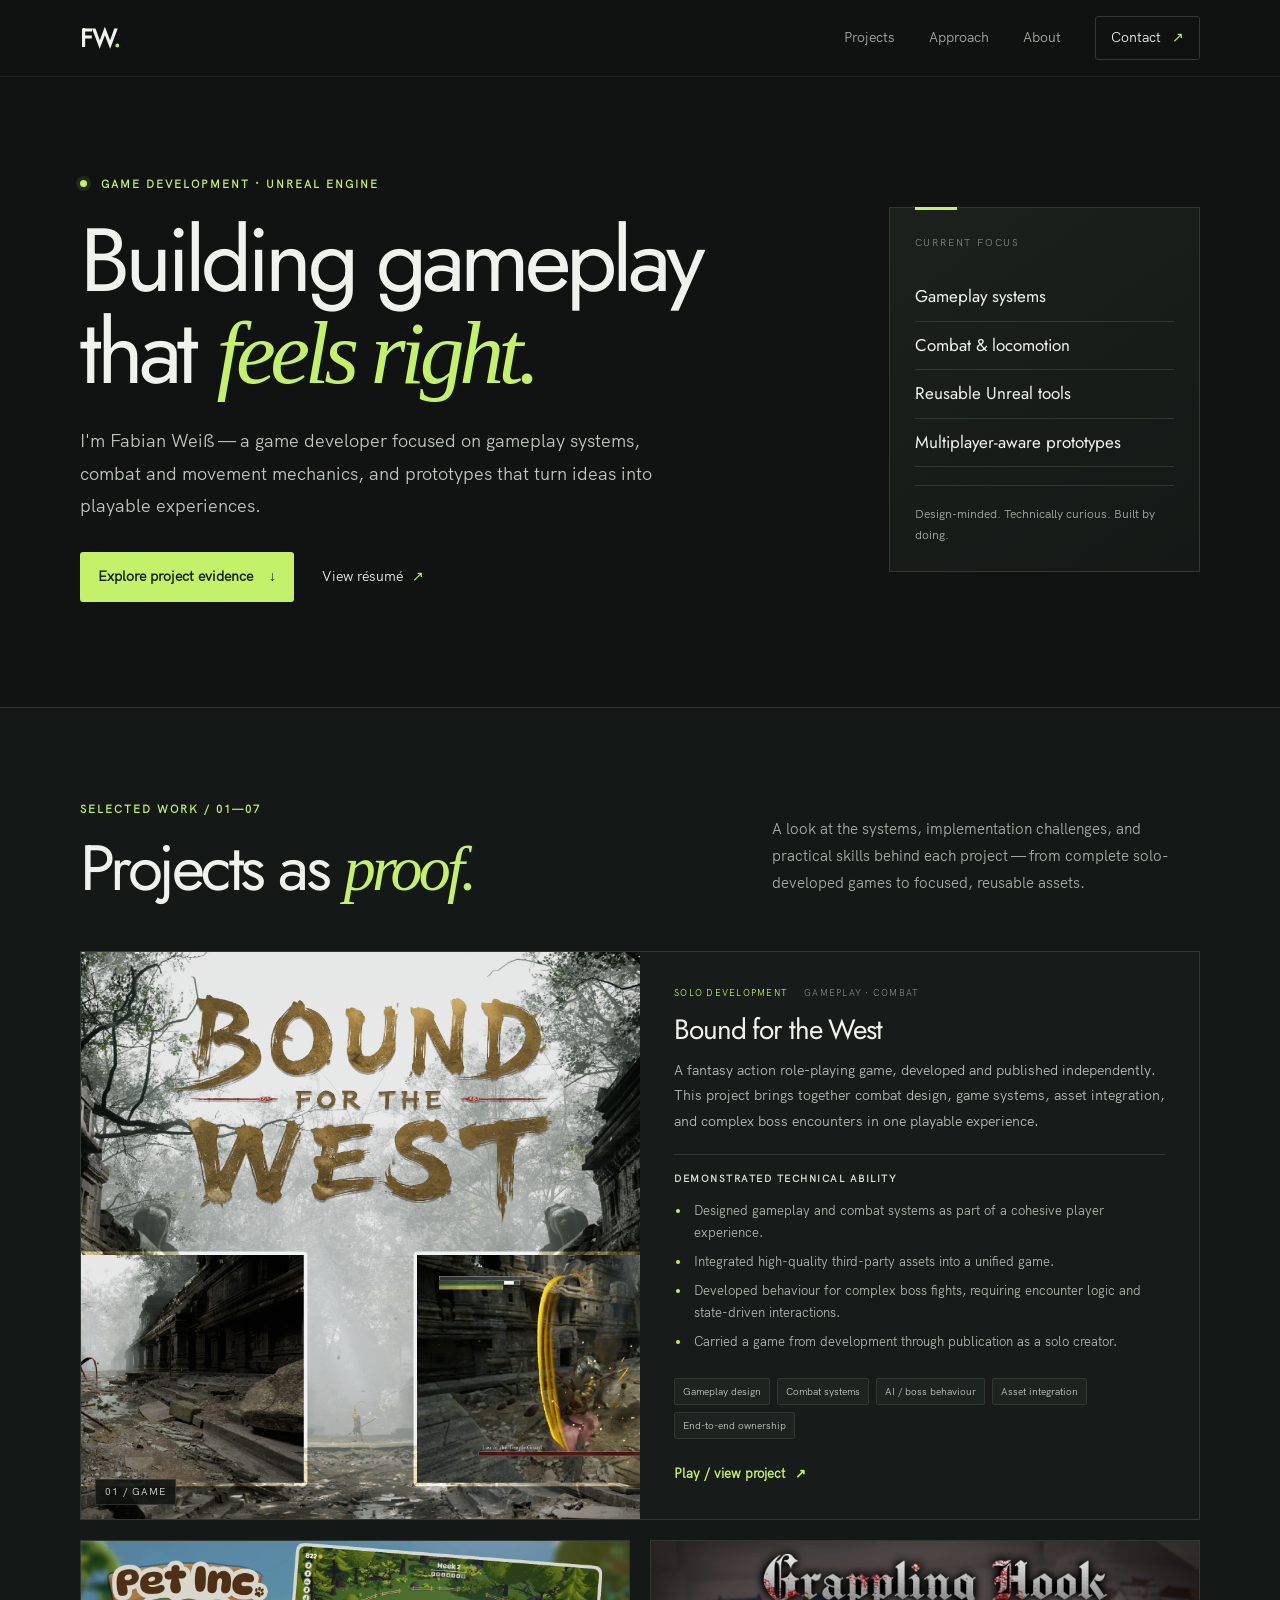
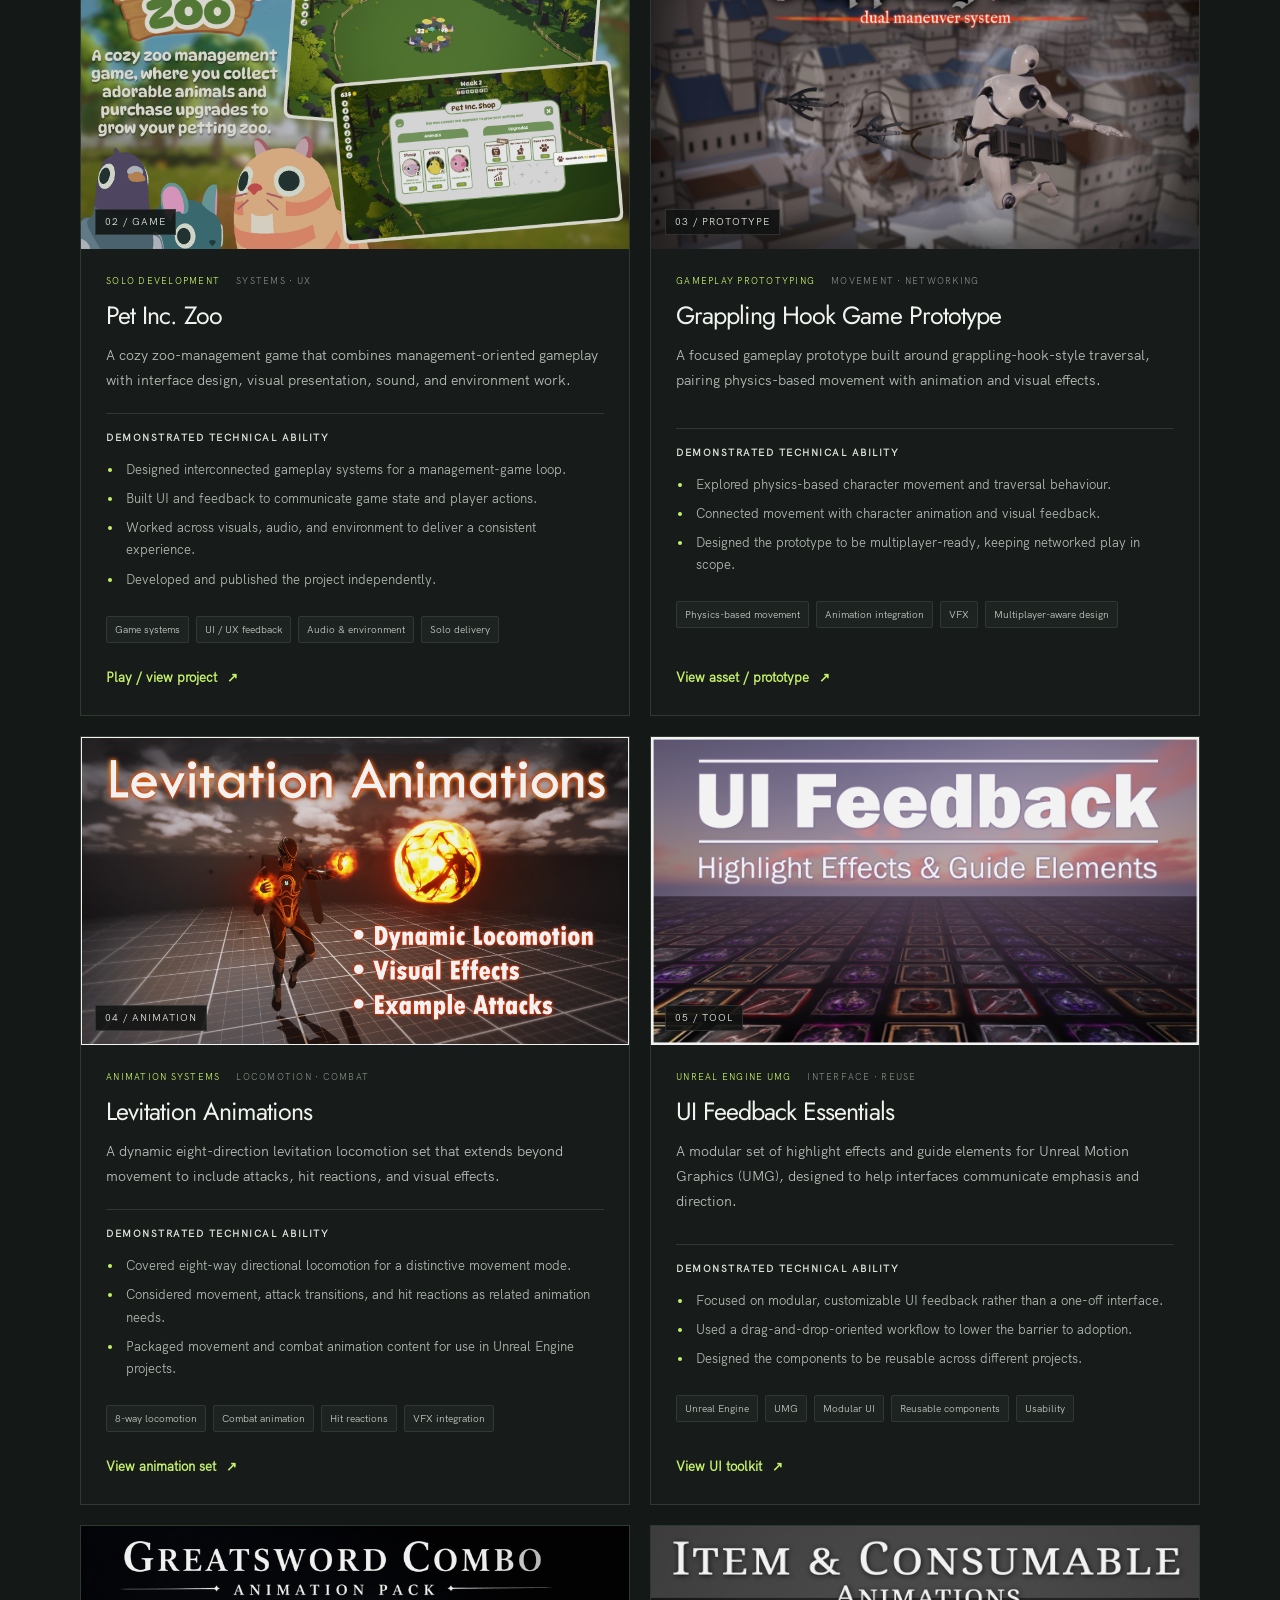
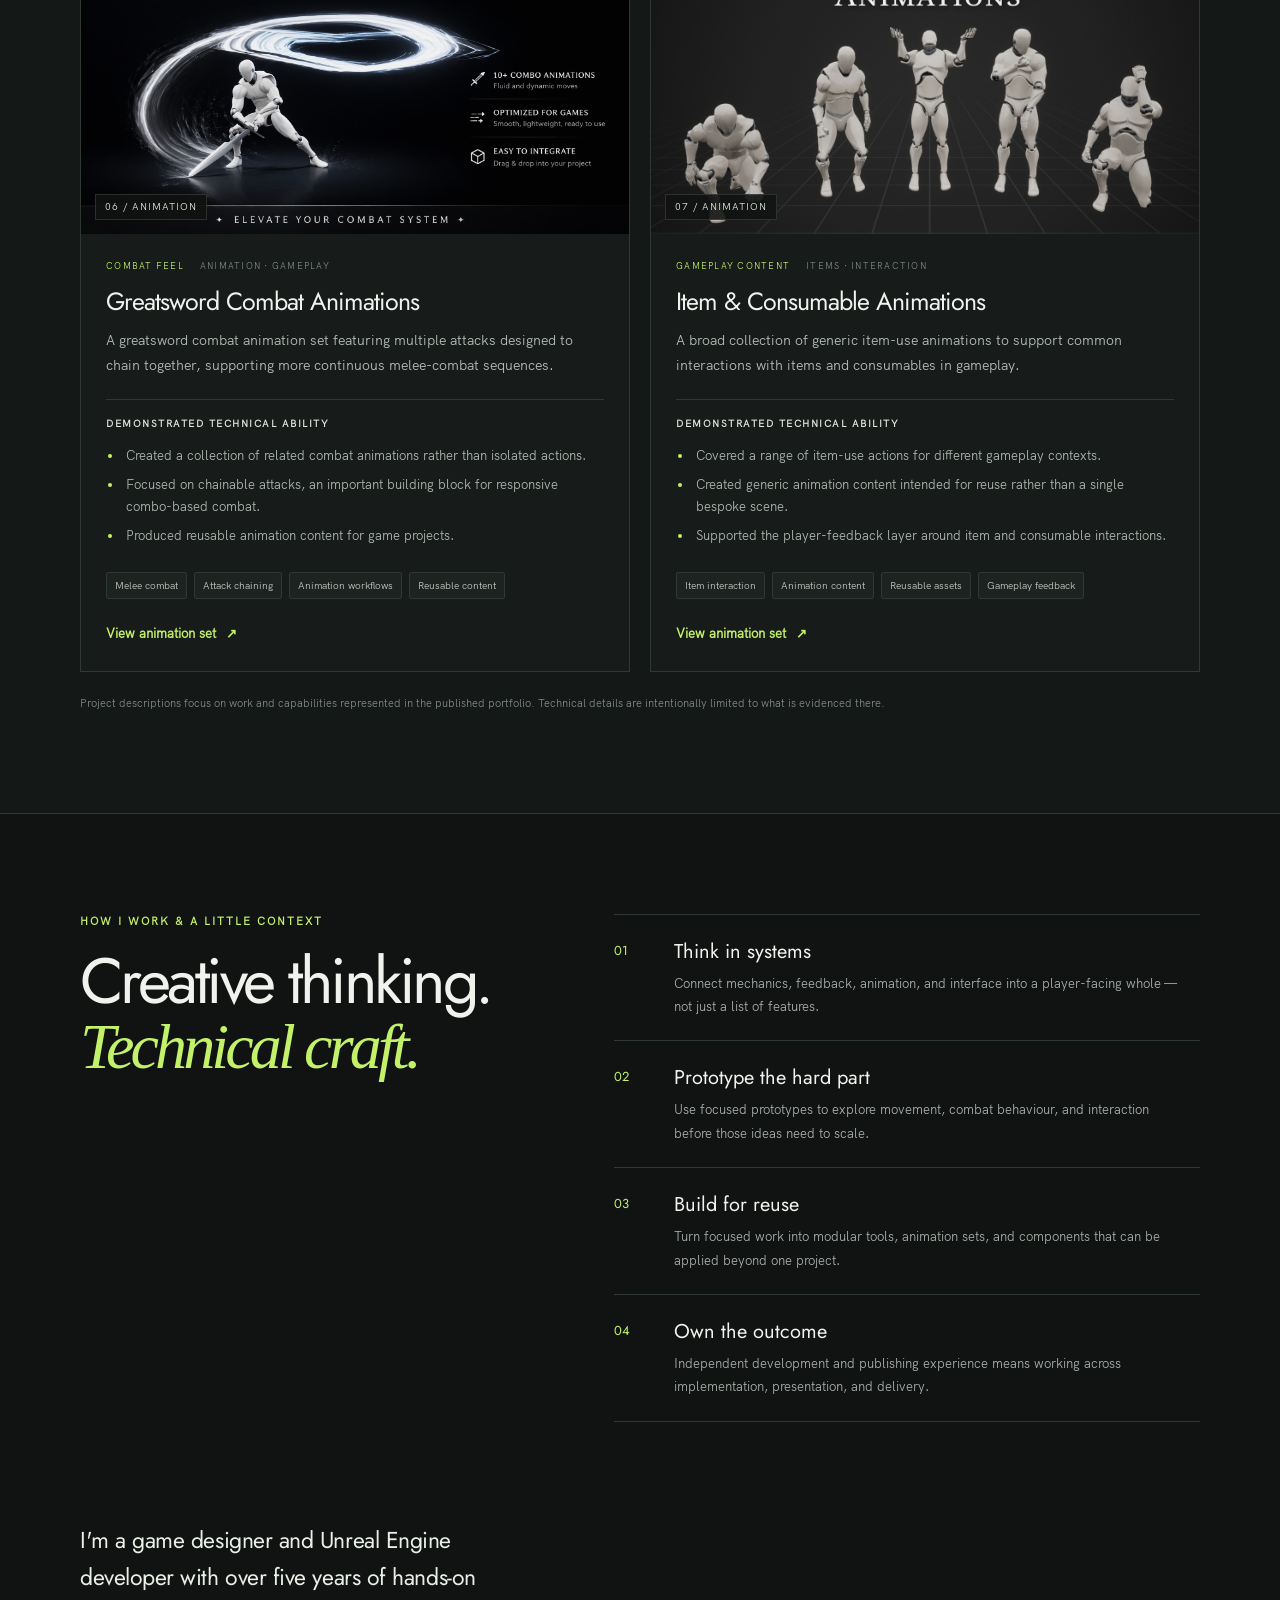
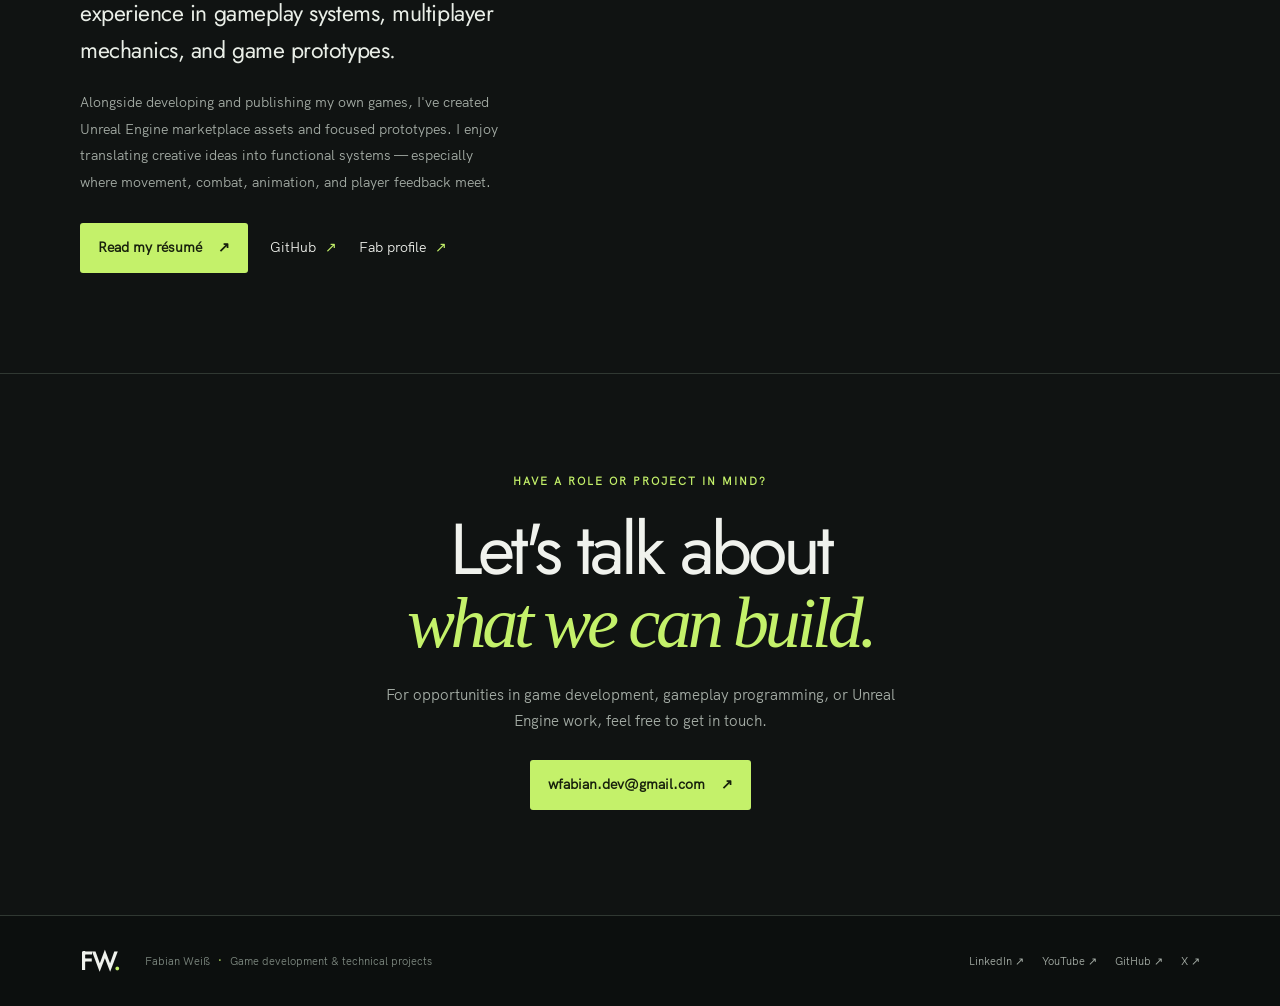
==== commit fbaf4936: "Combine approach and about sections; rename project evidence" ====
--- a/index.html
+++ b/index.html
@@ -18,7 +18,7 @@
       <nav aria-label="Main navigation">
         <a href="#work">Projects</a>
         <a href="#approach">Approach</a>
-        <a href="#about">About</a>
+        <a href="#approach">About</a>
         <a class="nav-contact" href="#contact">Contact <span aria-hidden="true">↗</span></a>
       </nav>
     </div>
@@ -63,7 +63,7 @@
               <div class="project-meta"><span>SOLO DEVELOPMENT</span><span>GAMEPLAY · COMBAT</span></div>
               <h3>Bound for the West</h3>
               <p class="project-summary">A fantasy action role-playing game, developed and published independently. This project brings together combat design, game systems, asset integration, and complex boss encounters in one playable experience.</p>
-              <div class="evidence-block"><h4>Engineering evidence</h4><ul><li>Designed gameplay and combat systems as part of a cohesive player experience.</li><li>Integrated high-quality third-party assets into a unified game.</li><li>Developed behaviour for complex boss fights, requiring encounter logic and state-driven interactions.</li><li>Carried a game from development through publication as a solo creator.</li></ul></div>
+              <div class="evidence-block"><h4>Demonstrated Technical Ability</h4><ul><li>Designed gameplay and combat systems as part of a cohesive player experience.</li><li>Integrated high-quality third-party assets into a unified game.</li><li>Developed behaviour for complex boss fights, requiring encounter logic and state-driven interactions.</li><li>Carried a game from development through publication as a solo creator.</li></ul></div>
               <div class="tag-row"><span>Gameplay design</span><span>Combat systems</span><span>AI / boss behaviour</span><span>Asset integration</span><span>End-to-end ownership</span></div>
               <a class="project-link" href="https://50berry.itch.io/bound-for-the-west" target="_blank" rel="noopener">Play / view project <span aria-hidden="true">↗</span></a>
             </div>
@@ -75,7 +75,7 @@
               <div class="project-meta"><span>SOLO DEVELOPMENT</span><span>SYSTEMS · UX</span></div>
               <h3>Pet Inc. Zoo</h3>
               <p class="project-summary">A cozy zoo-management game that combines management-oriented gameplay with interface design, visual presentation, sound, and environment work.</p>
-              <div class="evidence-block"><h4>Engineering evidence</h4><ul><li>Designed interconnected gameplay systems for a management-game loop.</li><li>Built UI and feedback to communicate game state and player actions.</li><li>Worked across visuals, audio, and environment to deliver a consistent experience.</li><li>Developed and published the project independently.</li></ul></div>
+              <div class="evidence-block"><h4>Demonstrated Technical Ability</h4><ul><li>Designed interconnected gameplay systems for a management-game loop.</li><li>Built UI and feedback to communicate game state and player actions.</li><li>Worked across visuals, audio, and environment to deliver a consistent experience.</li><li>Developed and published the project independently.</li></ul></div>
               <div class="tag-row"><span>Game systems</span><span>UI / UX feedback</span><span>Audio & environment</span><span>Solo delivery</span></div>
               <a class="project-link" href="https://50berry.itch.io/pet-inc-zoo" target="_blank" rel="noopener">Play / view project <span aria-hidden="true">↗</span></a>
             </div>
@@ -87,7 +87,7 @@
               <div class="project-meta"><span>GAMEPLAY PROTOTYPING</span><span>MOVEMENT · NETWORKING</span></div>
               <h3>Grappling Hook Game Prototype</h3>
               <p class="project-summary">A focused gameplay prototype built around grappling-hook-style traversal, pairing physics-based movement with animation and visual effects.</p>
-              <div class="evidence-block"><h4>Engineering evidence</h4><ul><li>Explored physics-based character movement and traversal behaviour.</li><li>Connected movement with character animation and visual feedback.</li><li>Designed the prototype to be multiplayer-ready, keeping networked play in scope.</li></ul></div>
+              <div class="evidence-block"><h4>Demonstrated Technical Ability</h4><ul><li>Explored physics-based character movement and traversal behaviour.</li><li>Connected movement with character animation and visual feedback.</li><li>Designed the prototype to be multiplayer-ready, keeping networked play in scope.</li></ul></div>
               <div class="tag-row"><span>Physics-based movement</span><span>Animation integration</span><span>VFX</span><span>Multiplayer-aware design</span></div>
               <a class="project-link" href="https://www.fab.com/listings/b761ed67-a470-4f41-b9b3-c312b92f56b0" target="_blank" rel="noopener">View asset / prototype <span aria-hidden="true">↗</span></a>
             </div>
@@ -99,7 +99,7 @@
               <div class="project-meta"><span>ANIMATION SYSTEMS</span><span>LOCOMOTION · COMBAT</span></div>
               <h3>Levitation Animations</h3>
               <p class="project-summary">A dynamic eight-direction levitation locomotion set that extends beyond movement to include attacks, hit reactions, and visual effects.</p>
-              <div class="evidence-block"><h4>Engineering evidence</h4><ul><li>Covered eight-way directional locomotion for a distinctive movement mode.</li><li>Considered movement, attack transitions, and hit reactions as related animation needs.</li><li>Packaged movement and combat animation content for use in Unreal Engine projects.</li></ul></div>
+              <div class="evidence-block"><h4>Demonstrated Technical Ability</h4><ul><li>Covered eight-way directional locomotion for a distinctive movement mode.</li><li>Considered movement, attack transitions, and hit reactions as related animation needs.</li><li>Packaged movement and combat animation content for use in Unreal Engine projects.</li></ul></div>
               <div class="tag-row"><span>8-way locomotion</span><span>Combat animation</span><span>Hit reactions</span><span>VFX integration</span></div>
               <a class="project-link" href="https://www.fab.com/listings/a72a9dc9-c2ab-41e7-82e2-eb482dbea83d" target="_blank" rel="noopener">View animation set <span aria-hidden="true">↗</span></a>
             </div>
@@ -111,7 +111,7 @@
               <div class="project-meta"><span>UNREAL ENGINE UMG</span><span>INTERFACE · REUSE</span></div>
               <h3>UI Feedback Essentials</h3>
               <p class="project-summary">A modular set of highlight effects and guide elements for Unreal Motion Graphics (UMG), designed to help interfaces communicate emphasis and direction.</p>
-              <div class="evidence-block"><h4>Engineering evidence</h4><ul><li>Focused on modular, customizable UI feedback rather than a one-off interface.</li><li>Used a drag-and-drop-oriented workflow to lower the barrier to adoption.</li><li>Designed the components to be reusable across different projects.</li></ul></div>
+              <div class="evidence-block"><h4>Demonstrated Technical Ability</h4><ul><li>Focused on modular, customizable UI feedback rather than a one-off interface.</li><li>Used a drag-and-drop-oriented workflow to lower the barrier to adoption.</li><li>Designed the components to be reusable across different projects.</li></ul></div>
               <div class="tag-row"><span>Unreal Engine</span><span>UMG</span><span>Modular UI</span><span>Reusable components</span><span>Usability</span></div>
               <a class="project-link" href="https://www.fab.com/listings/c09f4b2c-c403-4899-979c-ee75c20c5485" target="_blank" rel="noopener">View UI toolkit <span aria-hidden="true">↗</span></a>
             </div>
@@ -123,7 +123,7 @@
               <div class="project-meta"><span>COMBAT FEEL</span><span>ANIMATION · GAMEPLAY</span></div>
               <h3>Greatsword Combat Animations</h3>
               <p class="project-summary">A greatsword combat animation set featuring multiple attacks designed to chain together, supporting more continuous melee-combat sequences.</p>
-              <div class="evidence-block"><h4>Engineering evidence</h4><ul><li>Created a collection of related combat animations rather than isolated actions.</li><li>Focused on chainable attacks, an important building block for responsive combo-based combat.</li><li>Produced reusable animation content for game projects.</li></ul></div>
+              <div class="evidence-block"><h4>Demonstrated Technical Ability</h4><ul><li>Created a collection of related combat animations rather than isolated actions.</li><li>Focused on chainable attacks, an important building block for responsive combo-based combat.</li><li>Produced reusable animation content for game projects.</li></ul></div>
               <div class="tag-row"><span>Melee combat</span><span>Attack chaining</span><span>Animation workflows</span><span>Reusable content</span></div>
               <a class="project-link" href="https://www.fab.com/listings/3a361ce5-a67e-4e0e-820f-71c0e012791a" target="_blank" rel="noopener">View animation set <span aria-hidden="true">↗</span></a>
             </div>
@@ -135,7 +135,7 @@
               <div class="project-meta"><span>GAMEPLAY CONTENT</span><span>ITEMS · INTERACTION</span></div>
               <h3>Item &amp; Consumable Animations</h3>
               <p class="project-summary">A broad collection of generic item-use animations to support common interactions with items and consumables in gameplay.</p>
-              <div class="evidence-block"><h4>Engineering evidence</h4><ul><li>Covered a range of item-use actions for different gameplay contexts.</li><li>Created generic animation content intended for reuse rather than a single bespoke scene.</li><li>Supported the player-feedback layer around item and consumable interactions.</li></ul></div>
+              <div class="evidence-block"><h4>Demonstrated Technical Ability</h4><ul><li>Covered a range of item-use actions for different gameplay contexts.</li><li>Created generic animation content intended for reuse rather than a single bespoke scene.</li><li>Supported the player-feedback layer around item and consumable interactions.</li></ul></div>
               <div class="tag-row"><span>Item interaction</span><span>Animation content</span><span>Reusable assets</span><span>Gameplay feedback</span></div>
               <a class="project-link" href="https://www.fab.com/listings/99f9ef50-3fe6-4851-8611-0064928780e1" target="_blank" rel="noopener">View animation set <span aria-hidden="true">↗</span></a>
             </div>
@@ -147,24 +147,18 @@
 
     <section class="approach-section" id="approach">
       <div class="shell approach-grid">
-        <div><p class="eyebrow">HOW I WORK</p><h2>From idea to<br><em>playable system.</em></h2></div>
+        <div><p class="eyebrow">HOW I WORK &amp; A LITTLE CONTEXT</p><h2>Creative thinking.<br><em>Technical craft.</em></h2></div>
         <div class="approach-items">
           <article><span class="approach-number">01</span><div><h3>Think in systems</h3><p>Connect mechanics, feedback, animation, and interface into a player-facing whole — not just a list of features.</p></div></article>
           <article><span class="approach-number">02</span><div><h3>Prototype the hard part</h3><p>Use focused prototypes to explore movement, combat behaviour, and interaction before those ideas need to scale.</p></div></article>
           <article><span class="approach-number">03</span><div><h3>Build for reuse</h3><p>Turn focused work into modular tools, animation sets, and components that can be applied beyond one project.</p></div></article>
           <article><span class="approach-number">04</span><div><h3>Own the outcome</h3><p>Independent development and publishing experience means working across implementation, presentation, and delivery.</p></div></article>
         </div>
-      </div>
-    </section>
-
-    <section class="about-section" id="about">
-      <div class="shell about-grid">
-        <div><p class="eyebrow">A LITTLE CONTEXT</p><h2>Creative thinking.<br><em>Technical craft.</em></h2></div>
-        <div class="about-copy">
-          <p class="about-lede">I'm a game designer and Unreal Engine developer with over five years of hands-on experience in gameplay systems, multiplayer mechanics, and game prototypes.</p>
+      <div class="about-copy combined-context">
+<p class="about-lede">I'm a game designer and Unreal Engine developer with over five years of hands-on experience in gameplay systems, multiplayer mechanics, and game prototypes.</p>
           <p>Alongside developing and publishing my own games, I've created Unreal Engine marketplace assets and focused prototypes. I enjoy translating creative ideas into functional systems — especially where movement, combat, animation, and player feedback meet.</p>
           <div class="about-links"><a class="button button-primary" href="FabianW_CV.pdf" target="_blank" rel="noopener">Read my résumé <span aria-hidden="true">↗</span></a><a class="text-link" href="https://github.com/50berry/" target="_blank" rel="noopener">GitHub <span aria-hidden="true">↗</span></a><a class="text-link" href="https://www.fab.com/sellers/50%20berry" target="_blank" rel="noopener">Fab profile <span aria-hidden="true">↗</span></a></div>
-        </div>
+      </div>
       </div>
     </section>
 
--- a/index.css
+++ b/index.css
@@ -1,630 +1,104 @@
-/* --------------------------------------- */
-/* ----- Basic Setup ----- */
-/* --------------------------------------- */
-
-@font-face {
-    font-family: 'Hk Grotesk';
-    font-style: normal;
-    font-weight: 400;
-    src: url('./fonts/HKGrotesk-Regular.woff') format('woff');
-}
-
-@font-face {
-    font-family: 'Jost';
-    font-style: normal;
-    font-weight: 400;
-    src: url('./fonts/Jost-Regular.ttf') format('woff');
-}
-
-* {
-    margin: 0;
-    padding: 0;
-    box-sizing: inherit;
-}
-
-:root {
-    --font-size-small: 1.8rem;
-    --font-size-normal: 2.2rem;
-    --font-size-medium: 2.8rem;
-    --font-size-medium-1: 3.6rem;
-    --font-size-large: 5.5rem;
-    --font-size-huge: 7.5rem;
-    --font-stack: 'Hk Grotesk', sans-serif;
-
-    --line-height-normal: 1.7;
-    --line-height-small: 1.2;
-
-    --black: #000;
-    --pink: #8f1387;
-    /*--pink: #ff3258;*/
-    --white: #f0e9f2;
-    --white-1: #e5e5e6da;
-
-
-    --container-max-width: 1180px;
-    --container-normal-width: 800px;
-    --container-medium-width: 700px; 
-    --container-small-width: 500px;
-
-    --gutter-huge: 12rem;
-    --gutter-medium: 6rem;
-    --gutter-normal: 3rem;
-    --gutter-small-1: 2.5rem;
-    --gutter-small: 2rem;
-
-    --border-light: 1px solid rgb(36, 35, 35);
-}
-
-html {
-    font-size: 62.5%; /* (16/10)*100 = 62.5% => 1rem = 10px */
-    box-sizing: border-box;
-    scroll-behavior: smooth;
-}
-
-@media(max-width: 1000px) {
-    html {
-        font-size: 52%;
-    }
-}
-
-body {
-    font-size: var(--font-size-small);
-    font-family: var(--font-stack);
-    font-weight: 400;
-    color: var(--white-1);
-    line-height: var(--line-height-normal);
-    background: var(--black);
-    overflow-x: hidden;
-}
-
-.row {
-    max-width: var(--container-max-width);
-    margin: 0 auto;
-}
-
-@media(max-width: 1340px) {
-    .row {
-        max-width: 1100px;
-    }
-}
-
-@media(max-width: 1240px) {
-    .row {
-        padding: 0 var(--gutter-medium);
-    }
-}
-
-@media(max-width: 600px) {
-    .row {
-        padding: 0 var(--gutter-normal);
-    }
-}
-
-@media(max-width: 600px) {
-    .row {
-        padding: 0 var(--gutter-small);
-    }
-}
-
-section {
-    padding: var(--gutter-huge) 0;
-    border-bottom: var(--border-light);
-}
-
-img {
-    object-fit: contain;
-    max-width: 100%;
-}
-
-/* --------------------------------------- */
-/* ----- Headlines and Paragraphs ----- */
-/* --------------------------------------- */
-
-h1,
-h2,
-h3 {
-    font-family: 'Jost', sans-serif;
-    font-weight: 400;
-    line-height: var(--line-height-small);
-    color: var(--white);
-}
-
-.heading-primary {
-    line-height: 1;
-    font-size: var(--font-size-huge);
-    font-weight: 400;
-}
-
-@media(max-width: 900px) {
-    .heading-primary {
-        font-size: 6.5rem;
-    }
-}
-
-h2 {
-    font-size: var(--font-size-large);
-    margin-bottom: var(--gutter-medium);
-}
-
-h2::after {
-    content: '';
-    display: block;
-    height: 2px;
-    width: 10rem;
-    background: var(--pink);
-    margin: var(--gutter-small) 0;
-}
-
-h3 {
-    font-size: var(--font-size-medium-1);
-    margin-bottom: var(--gutter-small);
-}
-
-@media(max-width: 500px) {
-    .heading-primary {
-        font-size: var(--font-size-large);
-    }
-
-    h2 {
-        font-size: var(--font-size-medium-1);
-    }
-
-    h3 {
-        font-size: var(--font-size-medium);
-    }
-}
-
-p {
-    margin: var(--gutter-small-1) 0;
-}
-
-@media(max-width: 900px) {
-    p { 
-        max-width: var(--container-small-width);
-    }
-}
-
-/* --------------------------------------- */
-/* ----- Buttons and Links ----- */
-/* --------------------------------------- */
-
-a {
-    color: var(--white);
-    font-weight: 400;
-    font-family: 'Jost', sans-serif;
-    transition: all .2s;
-    outline: 2px solid transparent;
-}
-
-::-moz-focus-inner {
-    border: 0;
-}
-
-button:focus,
-a:focus {
-    outline: 2px solid var(--pink);
-}
-
-body:not(.user-is-tabbing) button:focus,
-body:not(.user-is-tabbing) a:focus {
-    outline: none;
-}
-
-.link:hover {
-    color: var(--pink);
-}
-
-.btn {
-    position: relative;
-    display: inline-block;
-    padding: 1rem 4.2rem;
-    text-decoration: none;
-    color: inherit;
-    border: 1px solid  var(--pink);
-    font-weight: 400;
-}
-
-.btn:focus {
-    outline: none;
-}
-
-.btn::after {
-    content: '';
-    display: block;
-    position: absolute;
-    top: 0;
-    left: 0;
-    right: 100%;
-    background: var(--white);
-    height: 100%;
-    z-index: -1;
-    transition: all 0.2s cubic-bezier(1, 0.68, 0.16, 0.9);
-}
-
-.btn:hover::after,
-.btn:focus::after {
-    right: 0;
-    background: var(--pink);
-}
-
-.btn--pink {
-    background: var(--pink);
-    transition: all 0.2s;
-}
-
-.btn--pink::after {
-    display: none;
-}
-
-.btn--pink:hover,
-.btn--pink:focus {
-    background: transparent;
-}
-
-.link__text {
-    position: relative;
-    display: inline-block;
-    padding: .6rem;
-    color: inherit;
-    text-decoration: none;
-    border-bottom: 1px solid var(--pink);
-}
-
-.link__text::after {
-    content: '';
-    display: block;
-    position: absolute;
-    top: 0;
-    left: 0;
-    right: 100%;
-    background: var(--white);
-    height: 100%;
-    z-index: -1;
-    transition: all 0.2s cubic-bezier(1, 0.68, 0.16, 0.9);
-}
-
-.link__text:focus {
-    outline: none;
-}
-
-.link__text:hover::after,
-.link__text:focus:after {
-    right: 0;
-    background: var(--pink);
-}
-
-.link__text span {
-    padding-left: 1rem;
-    font-family: sans-serif;
-}
-
-/* ----- Back to Top ----- */
-
-.back-to-top {
-    position: fixed;
-    bottom: 4rem;
-    right: 4rem;
-    display: flex;
-    justify-content: center;
-    align-items: center;
-    height: 5.5rem;
-    width: 5.5rem;
-    background-color: var(--pink);
-    border-radius: 50%;
-    z-index: 10;
-    visibility: hidden;
-    transition: all .4s;
-}
-
-.back-to-top__image {
-    height: 70%;
-}
-
-@media(max-width: 900px) {
-    .back-to-top {
-        right: 2rem;
-    }
-}
-
-@media(max-width: 500px) {
-    .back-to-top {
-        right: 1rem;
-    }
-}
-
-/* --------------------------------------- */
-/* ----- Navigation ----- */
-/* --------------------------------------- */
-
-.nav {
-    display: flex;
-    justify-content: flex-end;
-    padding: var(--gutter-normal) 0;
-}
-
-.nav__items {
-    display: flex;
-    list-style: none;
-}
-
-.nav__item:not(:last-child) {
-    margin-right: var(--gutter-medium);
-}
-
-@media(max-width: 500px) {
-    .nav {
-        justify-content: center;
-    }
-}
-
-@media(max-width: 400px) {
-    .nav__item:not(:last-child) {
-        margin-right: var(--gutter-normal);
-    }
-}
-
-@media(max-width: 300px) {
-    .nav {
-        font-size: var(--font-size-small);
-    }
-}
-
-.nav__link {
-    position: relative;
-    display: inline-block;
-    padding: 1rem 0;
-    text-decoration: none;
-    color: inherit;
-    transition: all .2s;
-}
-
-.nav__link::after {
-    content: '';
-    position: absolute;
-    bottom: 0;
-    left: 0;
-    right: 100%;
-    display: inline-block;
-    height: 1rem;
-    background: var(--white);
-    transition: all 0.25s cubic-bezier(1, 0.68, 0.16, 0.9);
-}
-
-.nav__link:hover {
-    color: var(--pink);
-}
-
-.nav__link:hover::after {
-    right: 0;
-    height: 2px;
-    background: var(--pink);
-}
-
-/* --------------------------------------- */
-/* ----- Header ----- */
-/* --------------------------------------- */
-
-.header {
-    background: linear-gradient(rgba(0,0,0, .1), rgba(0,0,0, .4)), 
-        url('./images/headerBG3.jpg');
-    height: 100vh;
-    background-size: cover;
-    background-position: center;
-    background-attachment: fixed;
-    font-size: var(--font-size-normal);
-}
-
-.header__text {
-    position: absolute;
-    top: 50%;
-    transform: translateY(-50%);
-}
-
-.header__text p {
-    margin: 1.5rem 0 3.5rem;
-    max-width: var(--container-medium-width);
-    font-family: 'Jost', sans-serif;
-    font-size: var(--font-size-medium);
-}
-
-@media(max-width: 500px) {
-    .header {
-        text-align: center;
-    }
-
-    .header__text p {
-        transform: scale(.8);
-    }
-}
-
-/* --------------------------------------- */
-/* ----- Work ----- */
-/* --------------------------------------- */
-
-.work__box {
-    display: flex;
-    align-items: center;
-}
-
-@media(max-width: 900px) {
-    .work__box {
-        align-items: initial;
-        flex-direction: column-reverse;
-    }
-}
-
-.work__box:not(:last-child) {
-    margin-bottom: 25rem;
-}
-
-@media(max-width: 500px) {
-    .work__box:not(:last-child) {
-        margin-bottom: 20rem;
-    }
-}
-
-.work__links {
-    display: flex;
-    align-items: center;
-}
-
-.work__text {
-    flex: 0 0 30%;
-}
-
-.work__list {
-    /* list-style-type: square; */
-    list-style-position: inside;
-    margin-bottom: var(--gutter-normal);
-}
-
-.work__code {
-    display: block;
-    height: 3rem;
-    margin-left: var(--gutter-normal);
-    transition: all .3s;
-}
-
-.work__code:hover {
-    transform: scale(1.2);
-}
-
-.work__image-box {
-    margin-bottom: var(--gutter-normal);
-}
-
-.work__image {
-    transition: all .3s;
-}
-
-.work__image:hover {
-    transform: scale(1.1);
-}
-
-@media(min-width: 901px) {
-    .work__image-box {
-        flex: 1;
-        margin: 0 0 0 10rem;
-    }
-}
-
-@media(max-width: 900px) {
-    .work__code {
-        height: 4rem;
-    }
-}
-
-/* --------------------------------------- */
-/* ----- Clients ----- */
-/* --------------------------------------- */
-
-.client__logos {
-    display: flex;
-    justify-content: space-between;
-    filter: invert(100%) grayscale(100%) opacity(.8);
-}
-
-.client__logo {
-    height: 6.5rem;
-    max-width: 18rem;
-}
-
-@media(max-width: 1240px) {
-    .client__logos {
-        overflow-x: scroll;
-        padding: var(--gutter-normal);
-    }
-
-    .client__logo:not(:last-of-type) {
-        margin-right: var(--gutter-medium);
-    }
-}
-
-/* --------------------------------------- */
-/* ----- About ----- */
-/* --------------------------------------- */
-
-.about__content {
-    display: flex;
-    flex-direction: row-reverse;
-    align-items: center;
-}
-
-@media(max-width: 900px) {
-    .about__content {
-        flex-direction: column-reverse;
-        align-items: initial;
-    }
-}
-
-.about__photo-container {
-    margin-bottom: var(--gutter-normal);
-}
-
-@media(min-width: 901px) {
-    .about__text {
-        flex: 0 0 35%;
-        display: inline-block;
-        width: 100%;
-        text-align: justify;
-    }
-    
-    .about__photo-container {
-        flex: 1;
-        margin: 0 var(--gutter-huge) 0 0;
-    }
-}
-
-/* --------------------------------------- */
-/* ----- Contact ----- */
-/* --------------------------------------- */
-
-.contact__info {
-    max-width: var(--container-medium-width);
-}
-
-/* --------------------------------------- */
-/* ----- Footer ----- */
-/* --------------------------------------- */
-
-.footer {
-    text-align: center;
-    padding: var(--gutter-medium) 0 var(--gutter-normal);
-}
-
-.footer__social-links {
-    display: flex;
-    justify-content: center;
-    padding: var(--gutter-normal) 0;
-    list-style: none;
-}
-
-.footer__social-link-item:not(:last-of-type) {
-    margin-right: var(--gutter-small);
-    transition: all .3s;
-}
-
-.footer__social-link-item:hover {
-    transform: scale(1.2);
-}
-
-.footer__social-image {
-    height: 4rem;
-}
-
-.footer__github-buttons {
-    display: flex;
-    justify-content: center;
-}
-
-.footer__github-buttons iframe {
-    height: 2.5rem;
-    width: 84px;
-    transform: translateY(3px);
-}
-
-@media(max-width: 500px) {
-    .footer {
-        padding: var(--gutter-medium) 0;
-    } 
-}
+@font-face{font-family:"HK Grotesk";src:url("./fonts/HKGrotesk-Regular.woff") format("woff");font-style:normal;font-weight:400;font-display:swap}
+@font-face{font-family:"Jost";src:url("./fonts/Jost-Regular.ttf") format("truetype");font-style:normal;font-weight:400;font-display:swap}
+:root{color-scheme:dark;--bg:#101312;--panel:#171b19;--panel-2:#1d2320;--text:#f0f2ed;--muted:#a6aea7;--soft:#7e8980;--line:#303832;--accent:#c4f16a;--accent-ink:#17200c;--serif:Georgia,"Times New Roman",serif;--sans:"HK Grotesk",Arial,sans-serif;--display:"Jost","HK Grotesk",Arial,sans-serif;--shell:1120px}
+*{box-sizing:border-box}
+html{scroll-behavior:smooth;scroll-padding-top:92px}
+body{margin:0;background:var(--bg);color:var(--text);font:16px/1.7 var(--sans);-webkit-font-smoothing:antialiased}
+img{display:block;width:100%;height:auto}
+a{color:inherit;text-decoration:none}
+a:focus-visible{outline:2px solid var(--accent);outline-offset:5px}
+button,a{-webkit-tap-highlight-color:transparent}
+::selection{background:var(--accent);color:var(--accent-ink)}
+.shell{width:min(var(--shell),calc(100% - 64px));margin-inline:auto}
+.skip-link{position:absolute;left:16px;top:-80px;padding:10px 14px;background:var(--accent);color:var(--accent-ink);z-index:20}
+.skip-link:focus{top:12px}
+.site-header{position:sticky;top:0;z-index:10;background:rgba(16,19,18,.88);backdrop-filter:blur(16px);border-bottom:1px solid rgba(255,255,255,.07)}
+.nav-wrap{min-height:76px;display:flex;align-items:center;justify-content:space-between}
+.wordmark{font:400 25px/1 var(--display);letter-spacing:-1.5px;font-weight:700}
+.wordmark span{color:var(--accent)}
+nav{display:flex;align-items:center;gap:34px;font-size:14px;color:var(--muted)}
+nav a{transition:color .2s}
+nav a:hover,.text-link:hover,.social-links a:hover{color:var(--accent)}
+nav .nav-contact{padding:9px 15px;border:1px solid var(--line);border-radius:3px;color:var(--text)}
+nav .nav-contact span{color:var(--accent);margin-left:7px}
+.intro{min-height:580px;padding-block:100px 105px;display:grid;grid-template-columns:minmax(0,1.5fr) minmax(245px,.65fr);gap:90px;align-items:center}
+.eyebrow{font:600 11px/1.4 var(--sans);letter-spacing:2px;color:var(--accent);margin:0 0 23px;text-transform:uppercase}
+.status-dot{display:inline-block;width:7px;height:7px;border-radius:50%;background:var(--accent);margin:0 9px 1px 0;box-shadow:0 0 0 4px rgba(196,241,106,.1)}
+h1,h2,h3,h4,p{margin-top:0}
+h1,h2{font-family:var(--display);font-weight:400;letter-spacing:-.055em;line-height:1.02}
+h1{font-size:clamp(58px,7vw,94px);margin-bottom:27px}
+h1 em,h2 em{font-family:var(--serif);font-weight:400;color:var(--accent);letter-spacing:-.06em}
+.intro-lede{max-width:620px;color:#c0c7c0;font-size:18px;line-height:1.8;margin-bottom:30px}
+.intro-actions{display:flex;align-items:center;gap:28px;flex-wrap:wrap}
+.button{display:inline-flex;gap:16px;align-items:center;justify-content:center;padding:13px 18px;border-radius:3px;font-size:14px;font-weight:600;transition:transform .2s,background .2s}
+.button:hover{transform:translateY(-2px)}
+.button-primary{background:var(--accent);color:var(--accent-ink)}
+.button-primary:hover{background:#d2fa86}
+.text-link{font-size:14px;color:var(--text);transition:color .2s}
+.text-link span{color:var(--accent);margin-left:5px}
+.intro-note{padding:26px 25px;background:linear-gradient(145deg,#1b211d,#141816);border:1px solid var(--line);position:relative}
+.intro-note:before{content:"";position:absolute;width:42px;height:3px;background:var(--accent);top:-1px;left:25px}
+.note-label{font-size:10px;letter-spacing:1.8px;color:var(--soft);margin-bottom:22px}
+.focus-line{font:400 17px/1.5 var(--display);margin:0;padding:11px 0;border-bottom:1px solid var(--line)}
+.focus-line:last-of-type{border:0}
+.note-rule{height:1px;background:var(--line);margin:18px 0}
+.note-foot{font-size:12px;color:var(--muted);margin:0}
+.projects-section{padding:94px 0 100px;background:#141816;border-block:1px solid var(--line)}
+.section-heading{display:grid;grid-template-columns:1fr .7fr;gap:80px;align-items:end;margin-bottom:50px}
+.section-heading .eyebrow{margin-bottom:18px}
+h2{font-size:clamp(42px,5vw,64px);margin-bottom:0}
+.section-intro{font-size:15px;line-height:1.8;color:var(--muted);margin:0 0 5px;max-width:440px}
+.project-list{display:grid;grid-template-columns:repeat(2,minmax(0,1fr));gap:20px}
+.project-card{background:var(--panel);border:1px solid var(--line);min-width:0;display:flex;flex-direction:column;transition:border-color .25s,transform .25s}
+.project-card:hover{border-color:#56654a;transform:translateY(-3px)}
+.project-featured{grid-column:1/-1;display:grid;grid-template-columns:1fr 1fr}
+.project-visual{position:relative;overflow:hidden;background:#202622;min-height:225px;aspect-ratio:16/9}
+.project-featured .project-visual{height:100%;min-height:100%;aspect-ratio:auto}
+.project-visual>a{display:block;width:100%;height:100%}
+.project-visual img{width:100%;height:100%;object-fit:cover;transition:transform .5s;opacity:.94}
+.project-card:hover .project-visual img{transform:scale(1.025)}
+.project-index{position:absolute;left:14px;bottom:14px;padding:6px 9px;background:rgba(16,19,18,.88);border:1px solid rgba(255,255,255,.12);font:10px/1.2 var(--sans);letter-spacing:1px;color:#e5eae3}
+.project-body{padding:25px 25px 27px;display:flex;flex-direction:column;align-items:flex-start;flex:1}
+.project-featured .project-body{padding:34px}
+.project-meta{display:flex;flex-wrap:wrap;gap:8px 16px;color:var(--accent);font-size:9px;letter-spacing:1.25px;line-height:1.5;margin-bottom:14px}
+.project-meta span+span{color:var(--soft)}
+.project-body h3{font:400 28px/1.18 var(--display);letter-spacing:-.04em;margin-bottom:12px}
+.project-summary{font-size:14px;line-height:1.8;color:#b6beb7;margin-bottom:20px}
+.evidence-block{border-top:1px solid var(--line);padding-top:15px;width:100%;margin-top:auto}
+.evidence-block h4{font-size:10px;letter-spacing:1.5px;text-transform:uppercase;color:#dfe5dc;margin-bottom:12px}
+.evidence-block ul{margin:0;padding-left:17px;color:#aeb7af;font-size:13px;line-height:1.7}
+.evidence-block li{padding-left:3px;margin:0 0 7px}
+.evidence-block li::marker{color:var(--accent)}
+.tag-row{display:flex;flex-wrap:wrap;gap:7px;margin:19px 0 18px}
+.tag-row span{font-size:10px;line-height:1.3;color:#c5cdc5;padding:6px 8px;background:var(--panel-2);border:1px solid #303832;border-radius:2px}
+.project-link{display:inline-flex;align-items:center;gap:10px;margin-top:auto;padding-top:5px;color:var(--accent);font-size:13px;font-weight:600}
+.project-link span{transition:transform .2s}
+.project-link:hover span{transform:translate(3px,-3px)}
+.project-disclaimer{color:var(--soft);font-size:11px;margin:22px 0 0}
+.approach-section{padding:100px 0;border-bottom:1px solid var(--line)}
+.approach-grid,.about-grid{display:grid;grid-template-columns:.85fr 1.15fr;gap:100px}
+.approach-grid>div:first-child .eyebrow,.about-grid>div:first-child .eyebrow{margin-bottom:20px}
+.approach-items{border-top:1px solid var(--line)}
+.approach-items article{display:grid;grid-template-columns:42px 1fr;gap:18px;padding:22px 0;border-bottom:1px solid var(--line)}
+.approach-number{font:13px var(--display);color:var(--accent);padding-top:4px}
+.approach-items h3{font:400 20px var(--display);margin-bottom:6px}
+.approach-items p{font-size:13px;line-height:1.8;color:var(--muted);margin:0;max-width:510px}
+.about-section{padding:100px 0;background:#141816;border-bottom:1px solid var(--line)}
+.about-lede{font:400 23px/1.6 var(--display);letter-spacing:-.02em;color:#e9eee7;margin-bottom:20px}
+.about-copy>p:not(.about-lede){color:var(--muted);font-size:14px;line-height:1.9}
+.about-links{display:flex;align-items:center;flex-wrap:wrap;gap:22px;margin-top:28px}
+.contact-section{padding:100px 0 105px;text-align:center}
+.contact-inner{max-width:760px}
+.contact-inner .eyebrow{margin-bottom:23px}
+.contact-inner h2{font-size:clamp(44px,6vw,72px);margin-bottom:22px}
+.contact-inner>p:not(.eyebrow){max-width:510px;margin:0 auto 27px;color:var(--muted);font-size:15px}
+.site-footer{border-top:1px solid var(--line);background:#0c0f0e}
+.footer-inner{min-height:90px;display:flex;align-items:center;gap:25px}
+.footer-inner>p{font-size:11px;color:var(--soft);margin:0}
+.footer-inner>p span{color:var(--accent);padding:0 5px}
+.social-links{display:flex;gap:18px;margin-left:auto;flex-wrap:wrap}
+.social-links a{font-size:11px;color:var(--muted);transition:color .2s}
+@media(min-width:900px){.project-card:not(.project-featured) .project-body{padding:25px 25px 27px}.project-card:not(.project-featured) .project-body h3{font-size:25px}}
+@media(max-width:850px){.shell{width:min(var(--shell),calc(100% - 40px))}.intro{grid-template-columns:1fr;gap:36px;padding-block:76px}.intro-note{max-width:540px}.section-heading{grid-template-columns:1fr;gap:22px}.project-featured{grid-template-columns:1fr}.project-featured .project-visual{aspect-ratio:16/9;min-height:0}.project-featured .project-body{padding:26px}.approach-grid,.about-grid{grid-template-columns:1fr;gap:40px}.footer-inner{padding-block:20px;flex-wrap:wrap}.social-links{margin-left:0;width:100%}}
+@media(max-width:580px){body{font-size:15px}.shell{width:calc(100% - 36px)}.nav-wrap{min-height:66px}nav{gap:15px;font-size:12px}nav .nav-contact{padding:7px 9px}.wordmark{font-size:23px}.intro{padding-block:64px 70px;min-height:0;gap:30px}h1{font-size:clamp(50px,13vw,70px)}.intro-lede{font-size:16px}.intro-actions{gap:19px}.button{padding:12px 13px;font-size:12px}.intro-note{padding:22px}.projects-section,.approach-section,.about-section{padding-block:68px}.section-heading{margin-bottom:30px}h2{font-size:43px}.project-list{grid-template-columns:1fr;gap:15px}.project-featured{grid-column:auto}.project-body,.project-featured .project-body{padding:22px}.project-visual{min-height:0;aspect-ratio:16/9}.project-body h3{font-size:25px}.project-summary{font-size:13px}.approach-grid,.about-grid{gap:30px}.about-lede{font-size:21px}.contact-section{padding:70px 0}.contact-inner h2{font-size:45px}.footer-inner{gap:16px}.footer-inner>p{width:calc(100% - 55px)}.social-links{gap:14px}nav a:nth-child(2){display:none}}
+@media(prefers-reduced-motion:reduce){html{scroll-behavior:auto}*,*::before,*::after{transition:none!important;animation:none!important}}
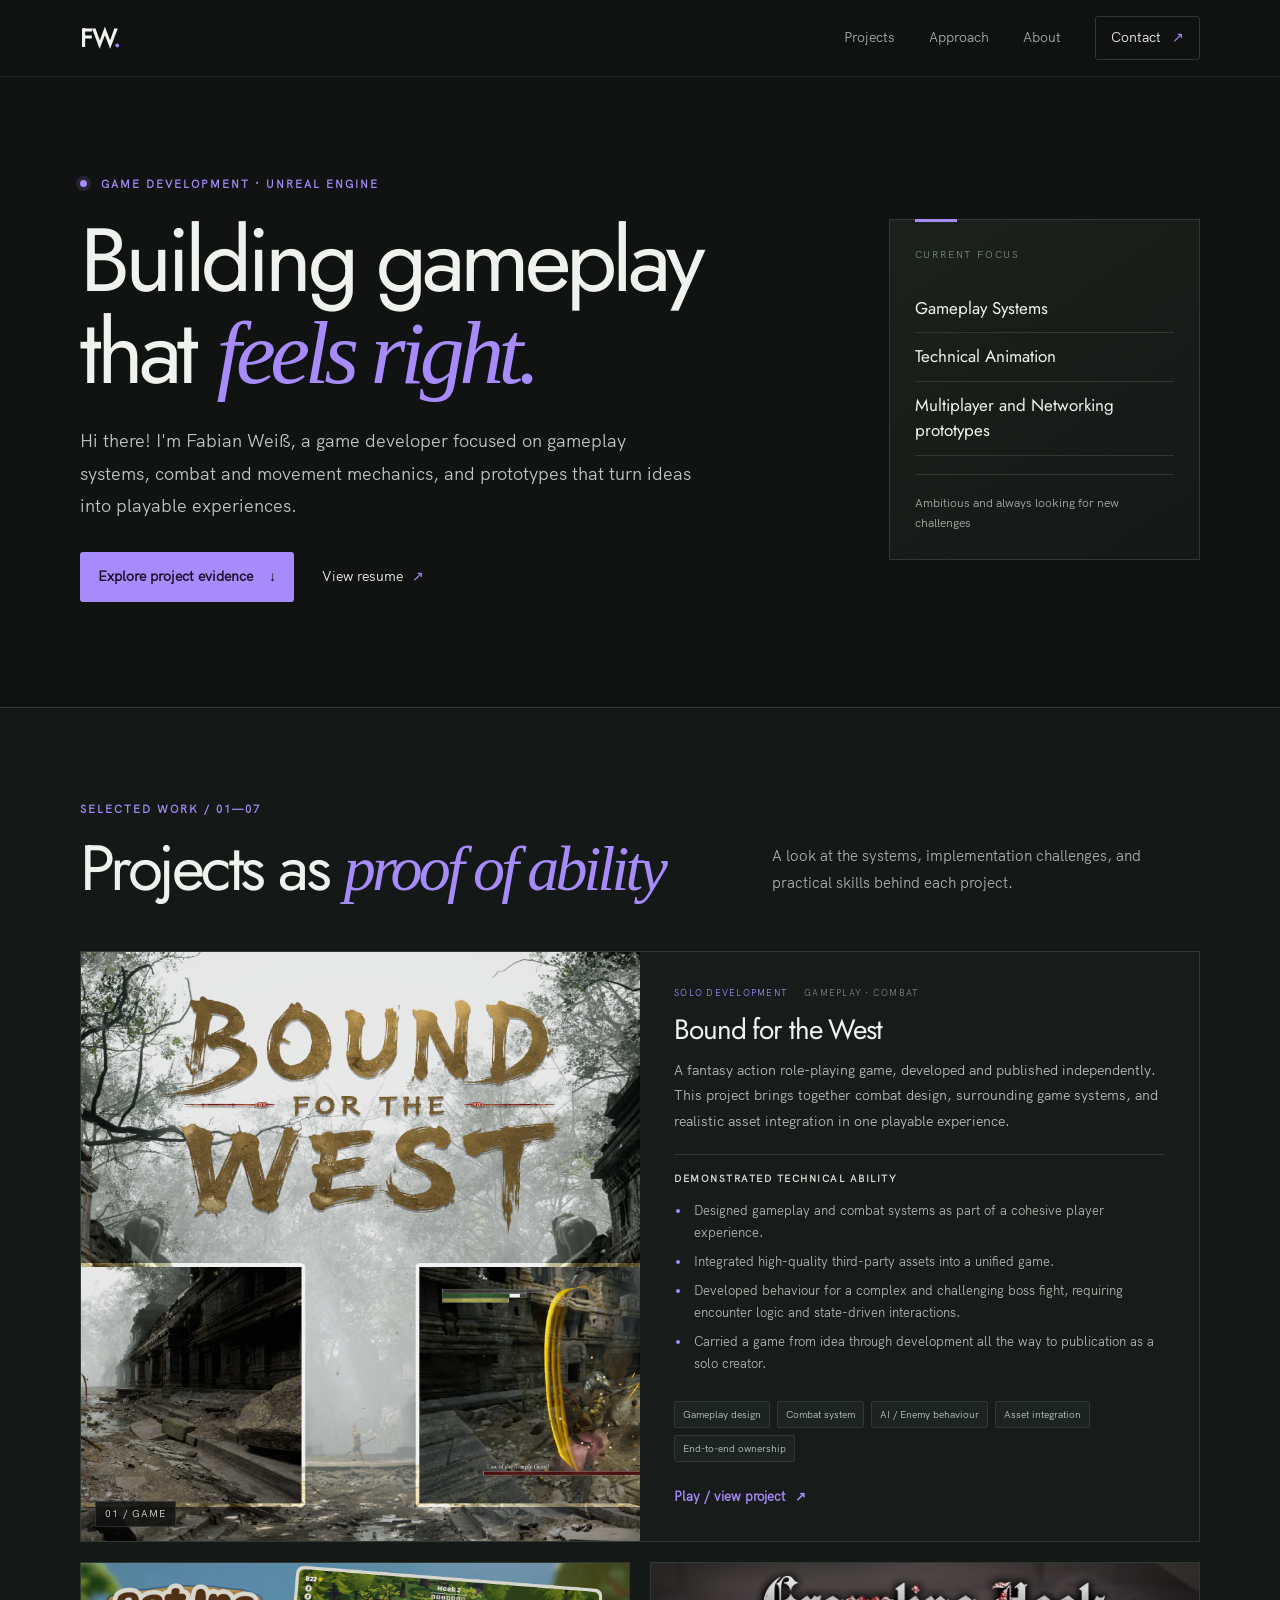
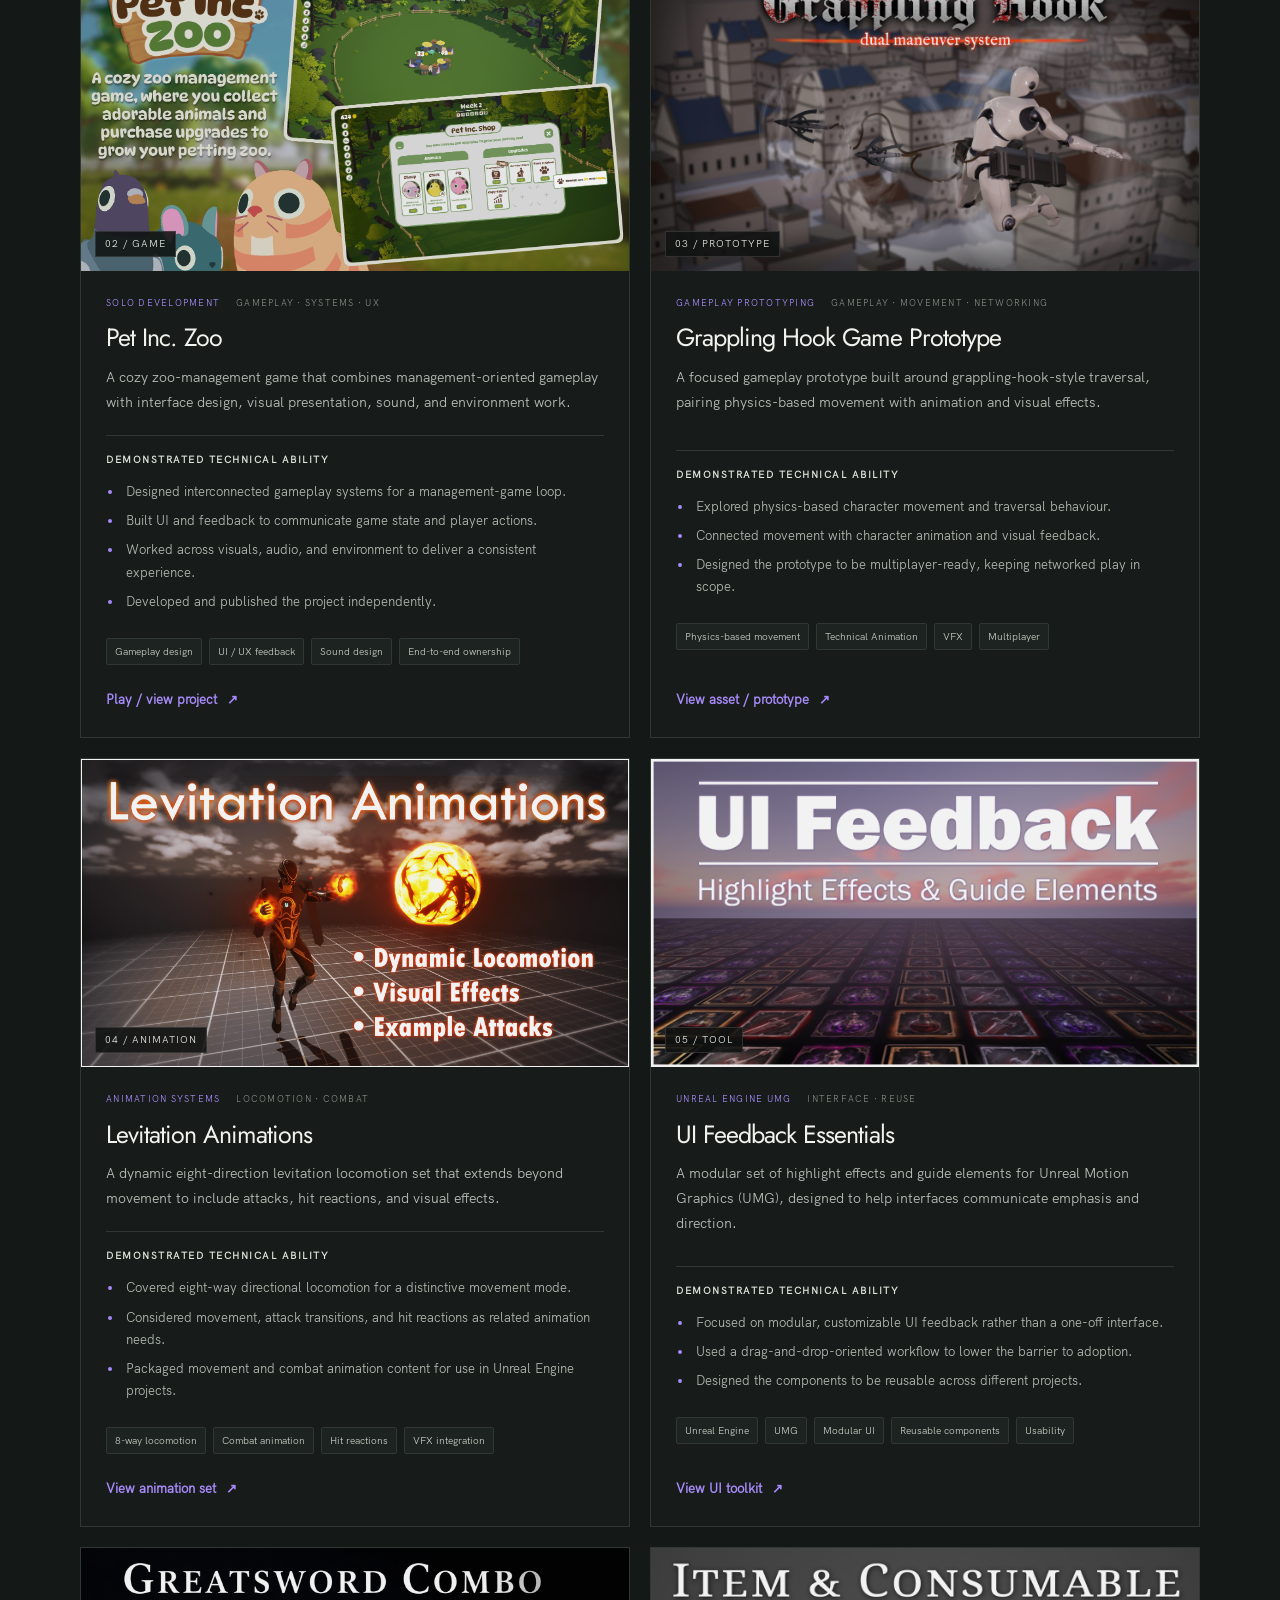
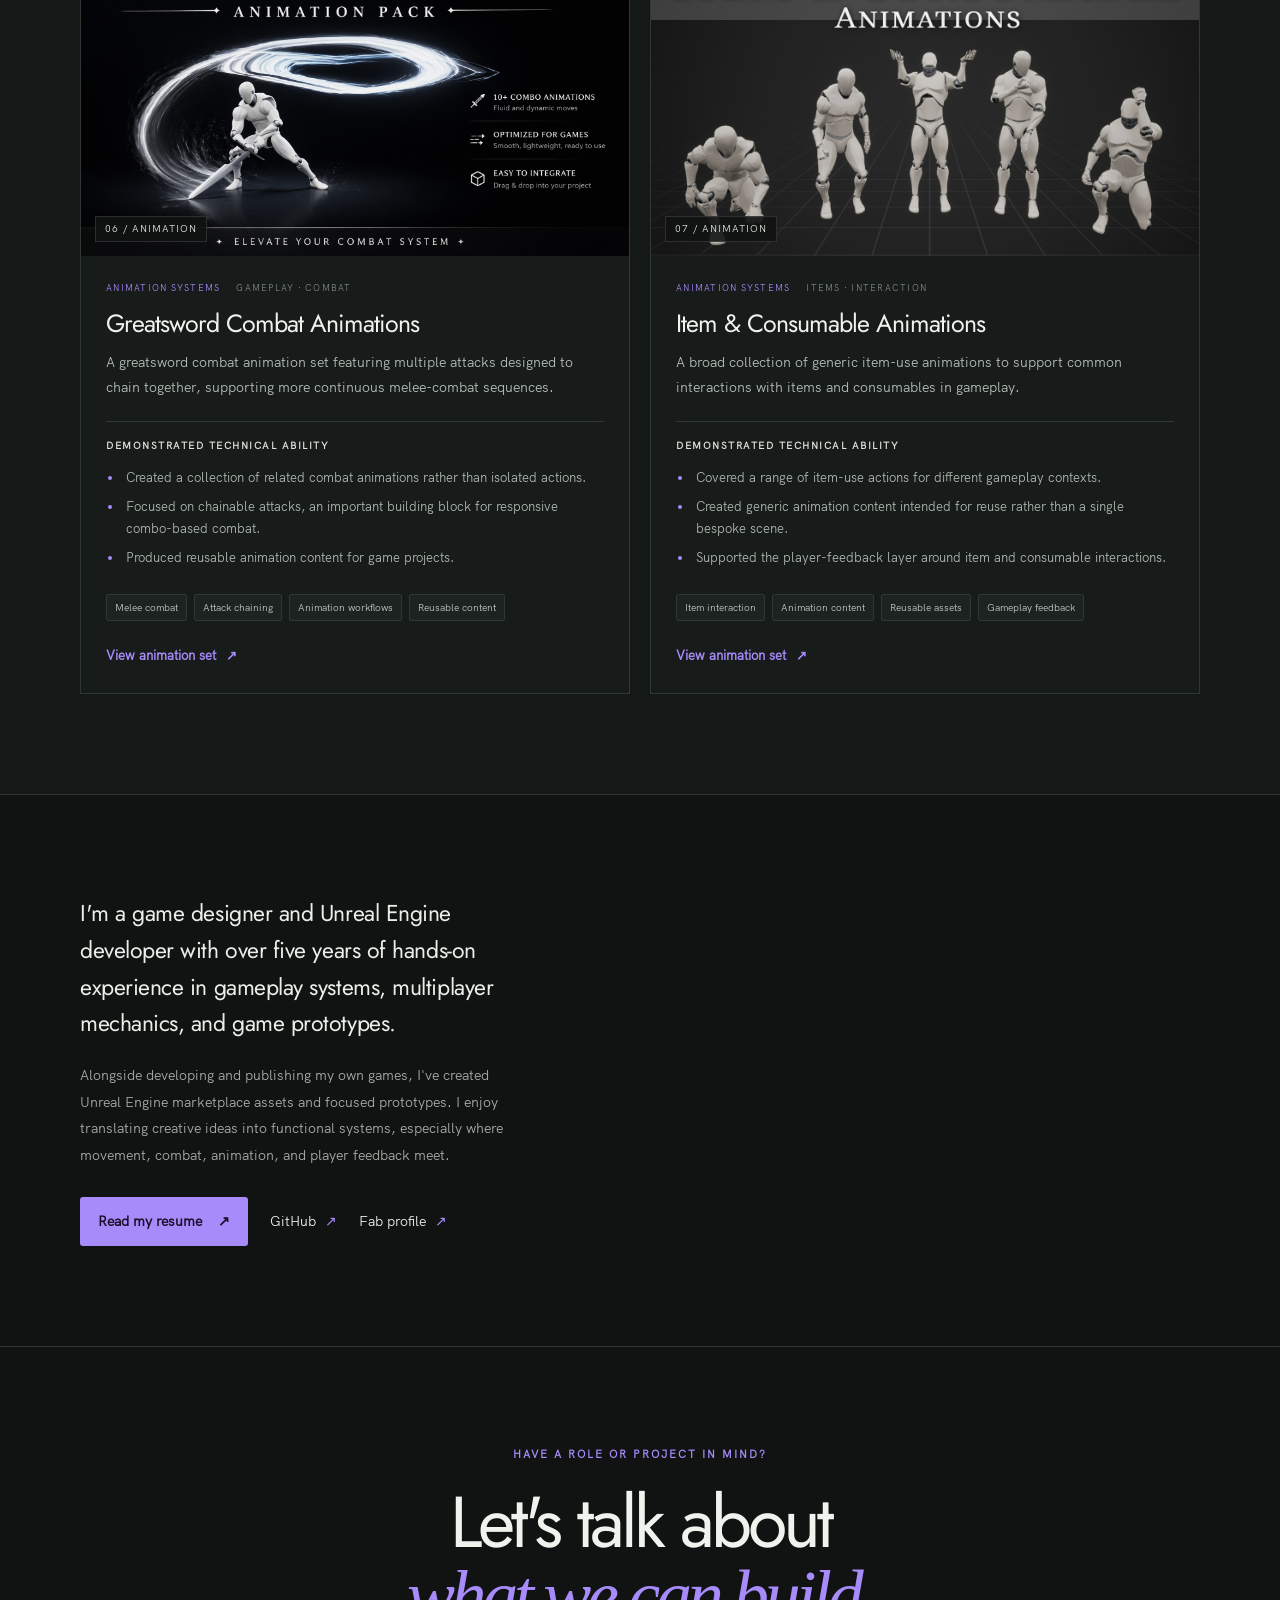
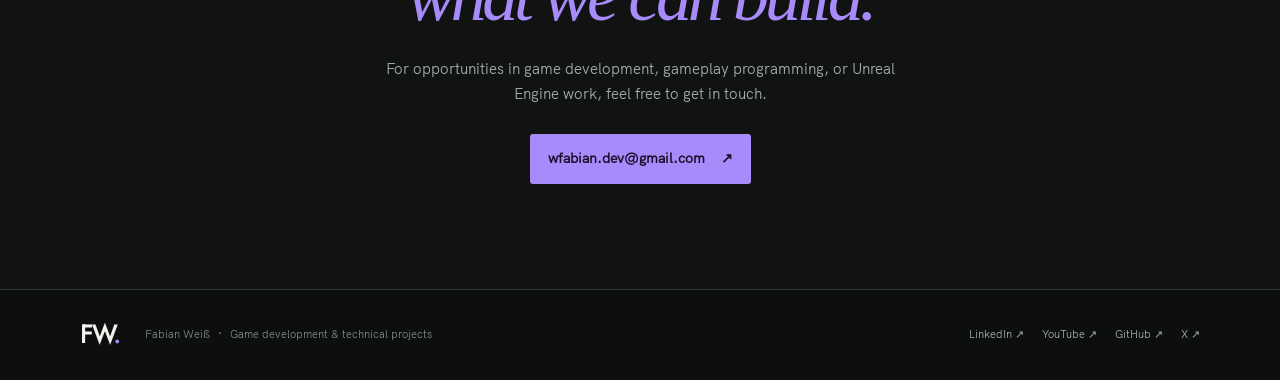
==== commit 181c5701: "improved wording" ====
--- a/index.html
+++ b/index.html
@@ -29,20 +29,19 @@
       <div class="intro-copy">
         <p class="eyebrow"><span class="status-dot"></span> GAME DEVELOPMENT · UNREAL ENGINE</p>
         <h1>Building gameplay<br>that <em>feels right.</em></h1>
-        <p class="intro-lede">I'm Fabian Weiß — a game developer focused on gameplay systems, combat and movement mechanics, and prototypes that turn ideas into playable experiences.</p>
+        <p class="intro-lede">Hi there! I'm Fabian Weiß, a game developer focused on gameplay systems, combat and movement mechanics, and prototypes that turn ideas into playable experiences.</p>
         <div class="intro-actions">
           <a class="button button-primary" href="#work">Explore project evidence <span aria-hidden="true">↓</span></a>
-          <a class="text-link" href="FabianW_CV.pdf" target="_blank" rel="noopener">View résumé <span aria-hidden="true">↗</span></a>
+          <a class="text-link" href="FabianW_CV.pdf" target="_blank" rel="noopener">View resume <span aria-hidden="true">↗</span></a>
         </div>
       </div>
       <aside class="intro-note" aria-label="Technical focus">
         <p class="note-label">CURRENT FOCUS</p>
-        <p class="focus-line">Gameplay systems</p>
-        <p class="focus-line">Combat & locomotion</p>
-        <p class="focus-line">Reusable Unreal tools</p>
-        <p class="focus-line">Multiplayer-aware prototypes</p>
+        <p class="focus-line">Gameplay Systems</p>
+        <p class="focus-line">Technical Animation</p>
+        <p class="focus-line">Multiplayer and Networking prototypes</p>
         <div class="note-rule"></div>
-        <p class="note-foot">Design-minded. Technically curious. Built by doing.</p>
+        <p class="note-foot">Ambitious and always looking for new challenges</p>
       </aside>
     </section>
 
@@ -51,9 +50,9 @@
         <div class="section-heading">
           <div>
             <p class="eyebrow">SELECTED WORK / 01—07</p>
-            <h2>Projects as <em>proof.</em></h2>
+            <h2>Projects as <em>proof of ability</em></h2>
           </div>
-          <p class="section-intro">A look at the systems, implementation challenges, and practical skills behind each project — from complete solo-developed games to focused, reusable assets.</p>
+          <p class="section-intro">A look at the systems, implementation challenges, and practical skills behind each project.</p>
         </div>
 
         <div class="project-list">
@@ -62,9 +61,9 @@
             <div class="project-body">
               <div class="project-meta"><span>SOLO DEVELOPMENT</span><span>GAMEPLAY · COMBAT</span></div>
               <h3>Bound for the West</h3>
-              <p class="project-summary">A fantasy action role-playing game, developed and published independently. This project brings together combat design, game systems, asset integration, and complex boss encounters in one playable experience.</p>
-              <div class="evidence-block"><h4>Demonstrated Technical Ability</h4><ul><li>Designed gameplay and combat systems as part of a cohesive player experience.</li><li>Integrated high-quality third-party assets into a unified game.</li><li>Developed behaviour for complex boss fights, requiring encounter logic and state-driven interactions.</li><li>Carried a game from development through publication as a solo creator.</li></ul></div>
-              <div class="tag-row"><span>Gameplay design</span><span>Combat systems</span><span>AI / boss behaviour</span><span>Asset integration</span><span>End-to-end ownership</span></div>
+              <p class="project-summary">A fantasy action role-playing game, developed and published independently. This project brings together combat design, surrounding game systems, and realistic asset integration in one playable experience.</p>
+              <div class="evidence-block"><h4>Demonstrated Technical Ability</h4><ul><li>Designed gameplay and combat systems as part of a cohesive player experience.</li><li>Integrated high-quality third-party assets into a unified game.</li><li>Developed behaviour for a complex and challenging boss fight, requiring encounter logic and state-driven interactions.</li><li>Carried a game from idea through development all the way to publication as a solo creator.</li></ul></div>
+              <div class="tag-row"><span>Gameplay design</span><span>Combat system</span><span>AI / Enemy behaviour</span><span>Asset integration</span><span>End-to-end ownership</span></div>
               <a class="project-link" href="https://50berry.itch.io/bound-for-the-west" target="_blank" rel="noopener">Play / view project <span aria-hidden="true">↗</span></a>
             </div>
           </article>
@@ -72,11 +71,11 @@
           <article class="project-card">
             <div class="project-visual"><a href="https://50berry.itch.io/pet-inc-zoo" target="_blank" rel="noopener" aria-label="Open Pet Inc. Zoo project"><img src="./images/petinczoo.png" alt="Pet Inc. Zoo management game" loading="lazy"></a><span class="project-index">02 / GAME</span></div>
             <div class="project-body">
-              <div class="project-meta"><span>SOLO DEVELOPMENT</span><span>SYSTEMS · UX</span></div>
+              <div class="project-meta"><span>SOLO DEVELOPMENT</span><span>GAMEPLAY · SYSTEMS · UX</span></div>
               <h3>Pet Inc. Zoo</h3>
               <p class="project-summary">A cozy zoo-management game that combines management-oriented gameplay with interface design, visual presentation, sound, and environment work.</p>
               <div class="evidence-block"><h4>Demonstrated Technical Ability</h4><ul><li>Designed interconnected gameplay systems for a management-game loop.</li><li>Built UI and feedback to communicate game state and player actions.</li><li>Worked across visuals, audio, and environment to deliver a consistent experience.</li><li>Developed and published the project independently.</li></ul></div>
-              <div class="tag-row"><span>Game systems</span><span>UI / UX feedback</span><span>Audio & environment</span><span>Solo delivery</span></div>
+              <div class="tag-row"><span>Gameplay design</span><span>UI / UX feedback</span><span>Sound design</span><span>End-to-end ownership</span></div>
               <a class="project-link" href="https://50berry.itch.io/pet-inc-zoo" target="_blank" rel="noopener">Play / view project <span aria-hidden="true">↗</span></a>
             </div>
           </article>
@@ -84,11 +83,11 @@
           <article class="project-card">
             <div class="project-visual"><a href="https://www.fab.com/listings/b761ed67-a470-4f41-b9b3-c312b92f56b0" target="_blank" rel="noopener" aria-label="Open Grappling Hook Game Prototype"><img src="./images/grapplinghook_image.jpg" alt="Grappling hook movement prototype" loading="lazy"></a><span class="project-index">03 / PROTOTYPE</span></div>
             <div class="project-body">
-              <div class="project-meta"><span>GAMEPLAY PROTOTYPING</span><span>MOVEMENT · NETWORKING</span></div>
+              <div class="project-meta"><span>GAMEPLAY PROTOTYPING</span><span>GAMEPLAY · MOVEMENT · NETWORKING</span></div>
               <h3>Grappling Hook Game Prototype</h3>
               <p class="project-summary">A focused gameplay prototype built around grappling-hook-style traversal, pairing physics-based movement with animation and visual effects.</p>
               <div class="evidence-block"><h4>Demonstrated Technical Ability</h4><ul><li>Explored physics-based character movement and traversal behaviour.</li><li>Connected movement with character animation and visual feedback.</li><li>Designed the prototype to be multiplayer-ready, keeping networked play in scope.</li></ul></div>
-              <div class="tag-row"><span>Physics-based movement</span><span>Animation integration</span><span>VFX</span><span>Multiplayer-aware design</span></div>
+              <div class="tag-row"><span>Physics-based movement</span><span>Technical Animation</span><span>VFX</span><span>Multiplayer</span></div>
               <a class="project-link" href="https://www.fab.com/listings/b761ed67-a470-4f41-b9b3-c312b92f56b0" target="_blank" rel="noopener">View asset / prototype <span aria-hidden="true">↗</span></a>
             </div>
           </article>
@@ -120,7 +119,7 @@
           <article class="project-card">
             <div class="project-visual"><a href="https://www.fab.com/listings/3a361ce5-a67e-4e0e-820f-71c0e012791a" target="_blank" rel="noopener" aria-label="Open Greatsword Combat Animations"><img src="./images/greatswordplaceholder_image.jpg" alt="Greatsword combat animation set" loading="lazy"></a><span class="project-index">06 / ANIMATION</span></div>
             <div class="project-body">
-              <div class="project-meta"><span>COMBAT FEEL</span><span>ANIMATION · GAMEPLAY</span></div>
+              <div class="project-meta"><span>ANIMATION SYSTEMS</span><span>GAMEPLAY · COMBAT</span></div>
               <h3>Greatsword Combat Animations</h3>
               <p class="project-summary">A greatsword combat animation set featuring multiple attacks designed to chain together, supporting more continuous melee-combat sequences.</p>
               <div class="evidence-block"><h4>Demonstrated Technical Ability</h4><ul><li>Created a collection of related combat animations rather than isolated actions.</li><li>Focused on chainable attacks, an important building block for responsive combo-based combat.</li><li>Produced reusable animation content for game projects.</li></ul></div>
@@ -132,7 +131,7 @@
           <article class="project-card">
             <div class="project-visual"><a href="https://www.fab.com/listings/99f9ef50-3fe6-4851-8611-0064928780e1" target="_blank" rel="noopener" aria-label="Open Item and Consumable Animations"><img src="./images/itemconsumable_image.jpg" alt="Generic item and consumable usage animations" loading="lazy"></a><span class="project-index">07 / ANIMATION</span></div>
             <div class="project-body">
-              <div class="project-meta"><span>GAMEPLAY CONTENT</span><span>ITEMS · INTERACTION</span></div>
+              <div class="project-meta"><span>ANIMATION SYSTEMS</span><span>ITEMS · INTERACTION</span></div>
               <h3>Item &amp; Consumable Animations</h3>
               <p class="project-summary">A broad collection of generic item-use animations to support common interactions with items and consumables in gameplay.</p>
               <div class="evidence-block"><h4>Demonstrated Technical Ability</h4><ul><li>Covered a range of item-use actions for different gameplay contexts.</li><li>Created generic animation content intended for reuse rather than a single bespoke scene.</li><li>Supported the player-feedback layer around item and consumable interactions.</li></ul></div>
@@ -141,12 +140,13 @@
             </div>
           </article>
         </div>
-        <p class="project-disclaimer">Project descriptions focus on work and capabilities represented in the published portfolio. Technical details are intentionally limited to what is evidenced there.</p>
       </div>
     </section>
+    
+    <section class="approach-section" id="approach">
 
-    <section class="approach-section" id="approach">
       <div class="shell approach-grid">
+        <!-- 
         <div><p class="eyebrow">HOW I WORK &amp; A LITTLE CONTEXT</p><h2>Creative thinking.<br><em>Technical craft.</em></h2></div>
         <div class="approach-items">
           <article><span class="approach-number">01</span><div><h3>Think in systems</h3><p>Connect mechanics, feedback, animation, and interface into a player-facing whole — not just a list of features.</p></div></article>
@@ -154,10 +154,11 @@
           <article><span class="approach-number">03</span><div><h3>Build for reuse</h3><p>Turn focused work into modular tools, animation sets, and components that can be applied beyond one project.</p></div></article>
           <article><span class="approach-number">04</span><div><h3>Own the outcome</h3><p>Independent development and publishing experience means working across implementation, presentation, and delivery.</p></div></article>
         </div>
-      <div class="about-copy combined-context">
-<p class="about-lede">I'm a game designer and Unreal Engine developer with over five years of hands-on experience in gameplay systems, multiplayer mechanics, and game prototypes.</p>
-          <p>Alongside developing and publishing my own games, I've created Unreal Engine marketplace assets and focused prototypes. I enjoy translating creative ideas into functional systems — especially where movement, combat, animation, and player feedback meet.</p>
-          <div class="about-links"><a class="button button-primary" href="FabianW_CV.pdf" target="_blank" rel="noopener">Read my résumé <span aria-hidden="true">↗</span></a><a class="text-link" href="https://github.com/50berry/" target="_blank" rel="noopener">GitHub <span aria-hidden="true">↗</span></a><a class="text-link" href="https://www.fab.com/sellers/50%20berry" target="_blank" rel="noopener">Fab profile <span aria-hidden="true">↗</span></a></div>
+        -->
+        <div class="about-copy combined-context">
+          <p class="about-lede">I'm a game designer and Unreal Engine developer with over five years of hands-on experience in gameplay systems, multiplayer mechanics, and game prototypes.</p>
+          <p>Alongside developing and publishing my own games, I've created Unreal Engine marketplace assets and focused prototypes. I enjoy translating creative ideas into functional systems, especially where movement, combat, animation, and player feedback meet.</p>
+          <div class="about-links"><a class="button button-primary" href="FabianW_CV.pdf" target="_blank" rel="noopener">Read my resume <span aria-hidden="true">↗</span></a><a class="text-link" href="https://github.com/50berry/" target="_blank" rel="noopener">GitHub <span aria-hidden="true">↗</span></a><a class="text-link" href="https://www.fab.com/sellers/50%20berry" target="_blank" rel="noopener">Fab profile <span aria-hidden="true">↗</span></a></div>
       </div>
       </div>
     </section>
--- a/index.css
+++ b/index.css
@@ -1,6 +1,6 @@
 @font-face{font-family:"HK Grotesk";src:url("./fonts/HKGrotesk-Regular.woff") format("woff");font-style:normal;font-weight:400;font-display:swap}
 @font-face{font-family:"Jost";src:url("./fonts/Jost-Regular.ttf") format("truetype");font-style:normal;font-weight:400;font-display:swap}
-:root{color-scheme:dark;--bg:#101312;--panel:#171b19;--panel-2:#1d2320;--text:#f0f2ed;--muted:#a6aea7;--soft:#7e8980;--line:#303832;--accent:#c4f16a;--accent-ink:#17200c;--serif:Georgia,"Times New Roman",serif;--sans:"HK Grotesk",Arial,sans-serif;--display:"Jost","HK Grotesk",Arial,sans-serif;--shell:1120px}
+:root{color-scheme:dark;--bg:#101312;--panel:#171b19;--panel-2:#1d2320;--text:#f0f2ed;--muted:#a6aea7;--soft:#7e8980;--line:#303832;--accent:#a78bfa;--accent-ink:#171027;--serif:Georgia,"Times New Roman",serif;--sans:"HK Grotesk",Arial,sans-serif;--display:"Jost","HK Grotesk",Arial,sans-serif;--shell:1120px}
 *{box-sizing:border-box}
 html{scroll-behavior:smooth;scroll-padding-top:92px}
 body{margin:0;background:var(--bg);color:var(--text);font:16px/1.7 var(--sans);-webkit-font-smoothing:antialiased}
@@ -23,7 +23,7 @@
 nav .nav-contact span{color:var(--accent);margin-left:7px}
 .intro{min-height:580px;padding-block:100px 105px;display:grid;grid-template-columns:minmax(0,1.5fr) minmax(245px,.65fr);gap:90px;align-items:center}
 .eyebrow{font:600 11px/1.4 var(--sans);letter-spacing:2px;color:var(--accent);margin:0 0 23px;text-transform:uppercase}
-.status-dot{display:inline-block;width:7px;height:7px;border-radius:50%;background:var(--accent);margin:0 9px 1px 0;box-shadow:0 0 0 4px rgba(196,241,106,.1)}
+.status-dot{display:inline-block;width:7px;height:7px;border-radius:50%;background:var(--accent);margin:0 9px 1px 0;box-shadow:0 0 0 4px rgba(167,139,250,.14)}
 h1,h2,h3,h4,p{margin-top:0}
 h1,h2{font-family:var(--display);font-weight:400;letter-spacing:-.055em;line-height:1.02}
 h1{font-size:clamp(58px,7vw,94px);margin-bottom:27px}
@@ -33,7 +33,7 @@
 .button{display:inline-flex;gap:16px;align-items:center;justify-content:center;padding:13px 18px;border-radius:3px;font-size:14px;font-weight:600;transition:transform .2s,background .2s}
 .button:hover{transform:translateY(-2px)}
 .button-primary{background:var(--accent);color:var(--accent-ink)}
-.button-primary:hover{background:#d2fa86}
+.button-primary:hover{background:#b9a5ff}
 .text-link{font-size:14px;color:var(--text);transition:color .2s}
 .text-link span{color:var(--accent);margin-left:5px}
 .intro-note{padding:26px 25px;background:linear-gradient(145deg,#1b211d,#141816);border:1px solid var(--line);position:relative}
@@ -50,7 +50,7 @@
 .section-intro{font-size:15px;line-height:1.8;color:var(--muted);margin:0 0 5px;max-width:440px}
 .project-list{display:grid;grid-template-columns:repeat(2,minmax(0,1fr));gap:20px}
 .project-card{background:var(--panel);border:1px solid var(--line);min-width:0;display:flex;flex-direction:column;transition:border-color .25s,transform .25s}
-.project-card:hover{border-color:#56654a;transform:translateY(-3px)}
+.project-card:hover{border-color:#66558e;transform:translateY(-3px)}
 .project-featured{grid-column:1/-1;display:grid;grid-template-columns:1fr 1fr}
 .project-visual{position:relative;overflow:hidden;background:#202622;min-height:225px;aspect-ratio:16/9}
 .project-featured .project-visual{height:100%;min-height:100%;aspect-ratio:auto}
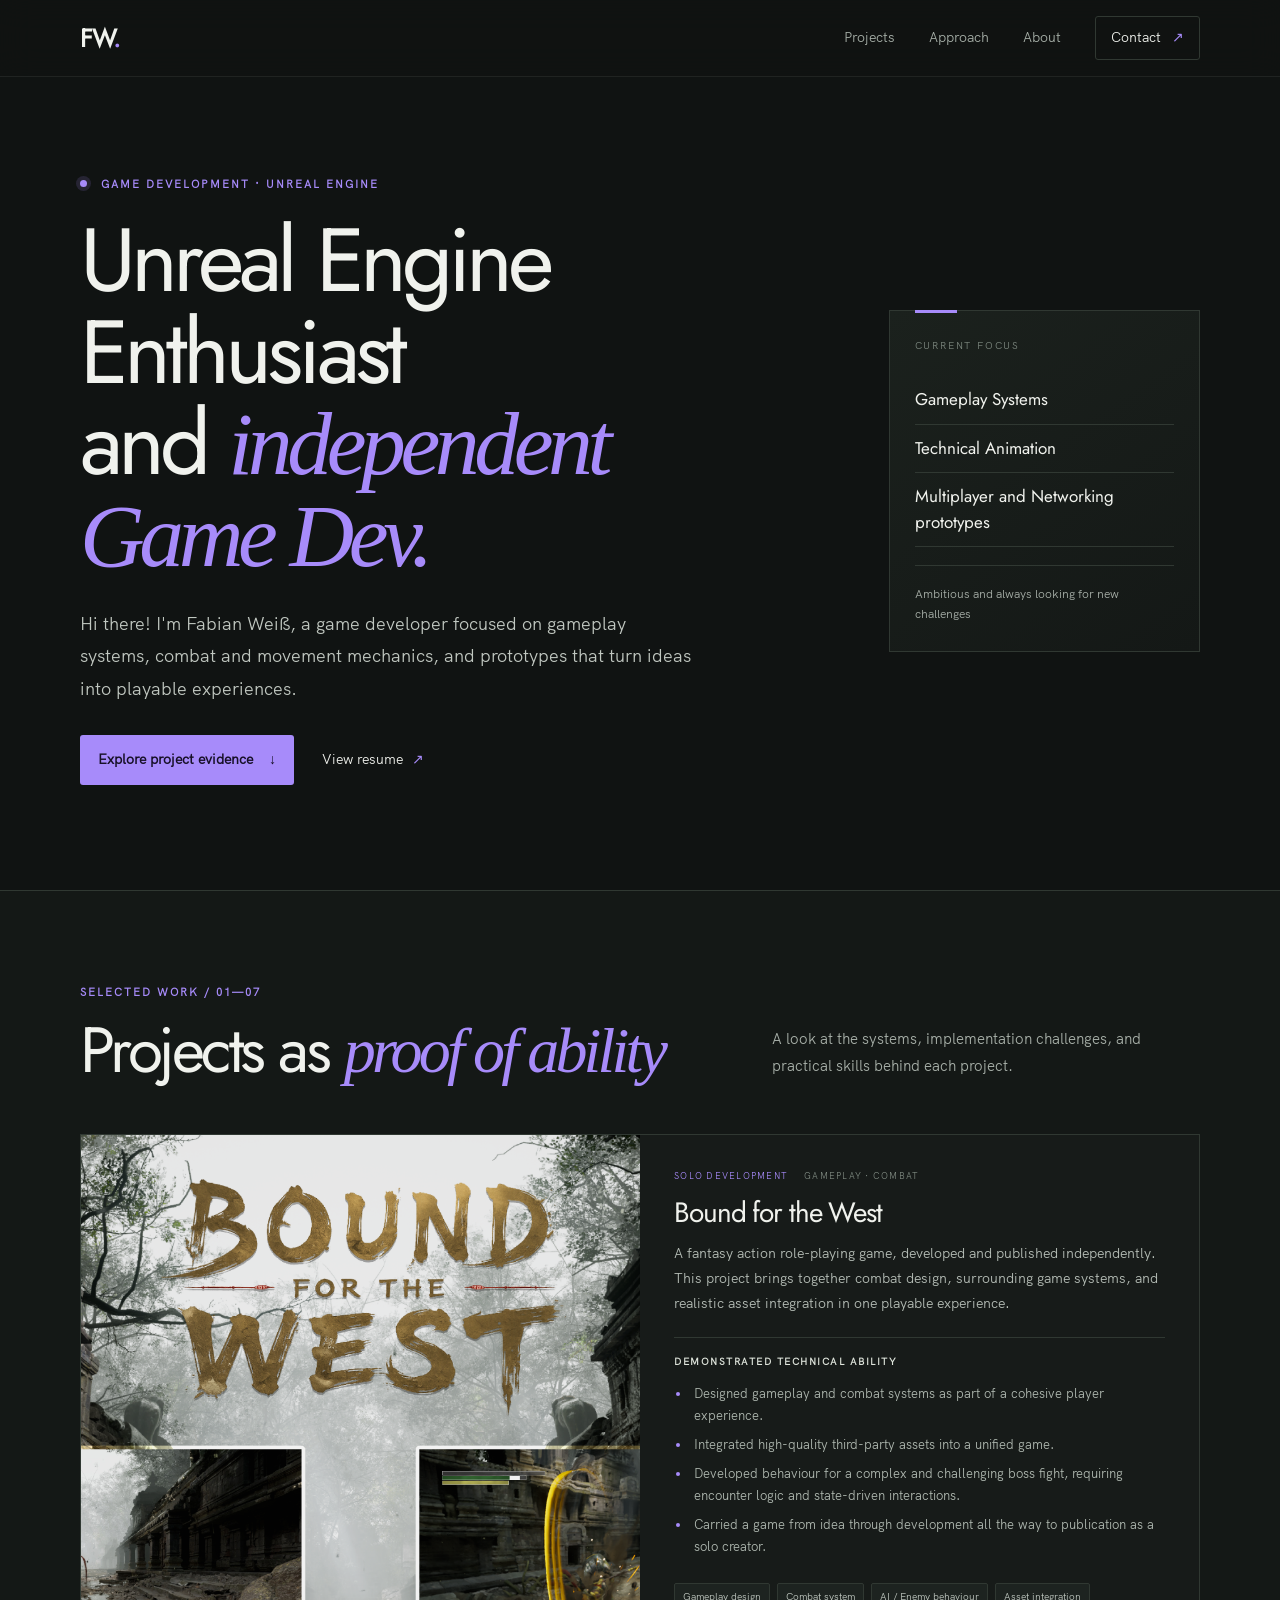
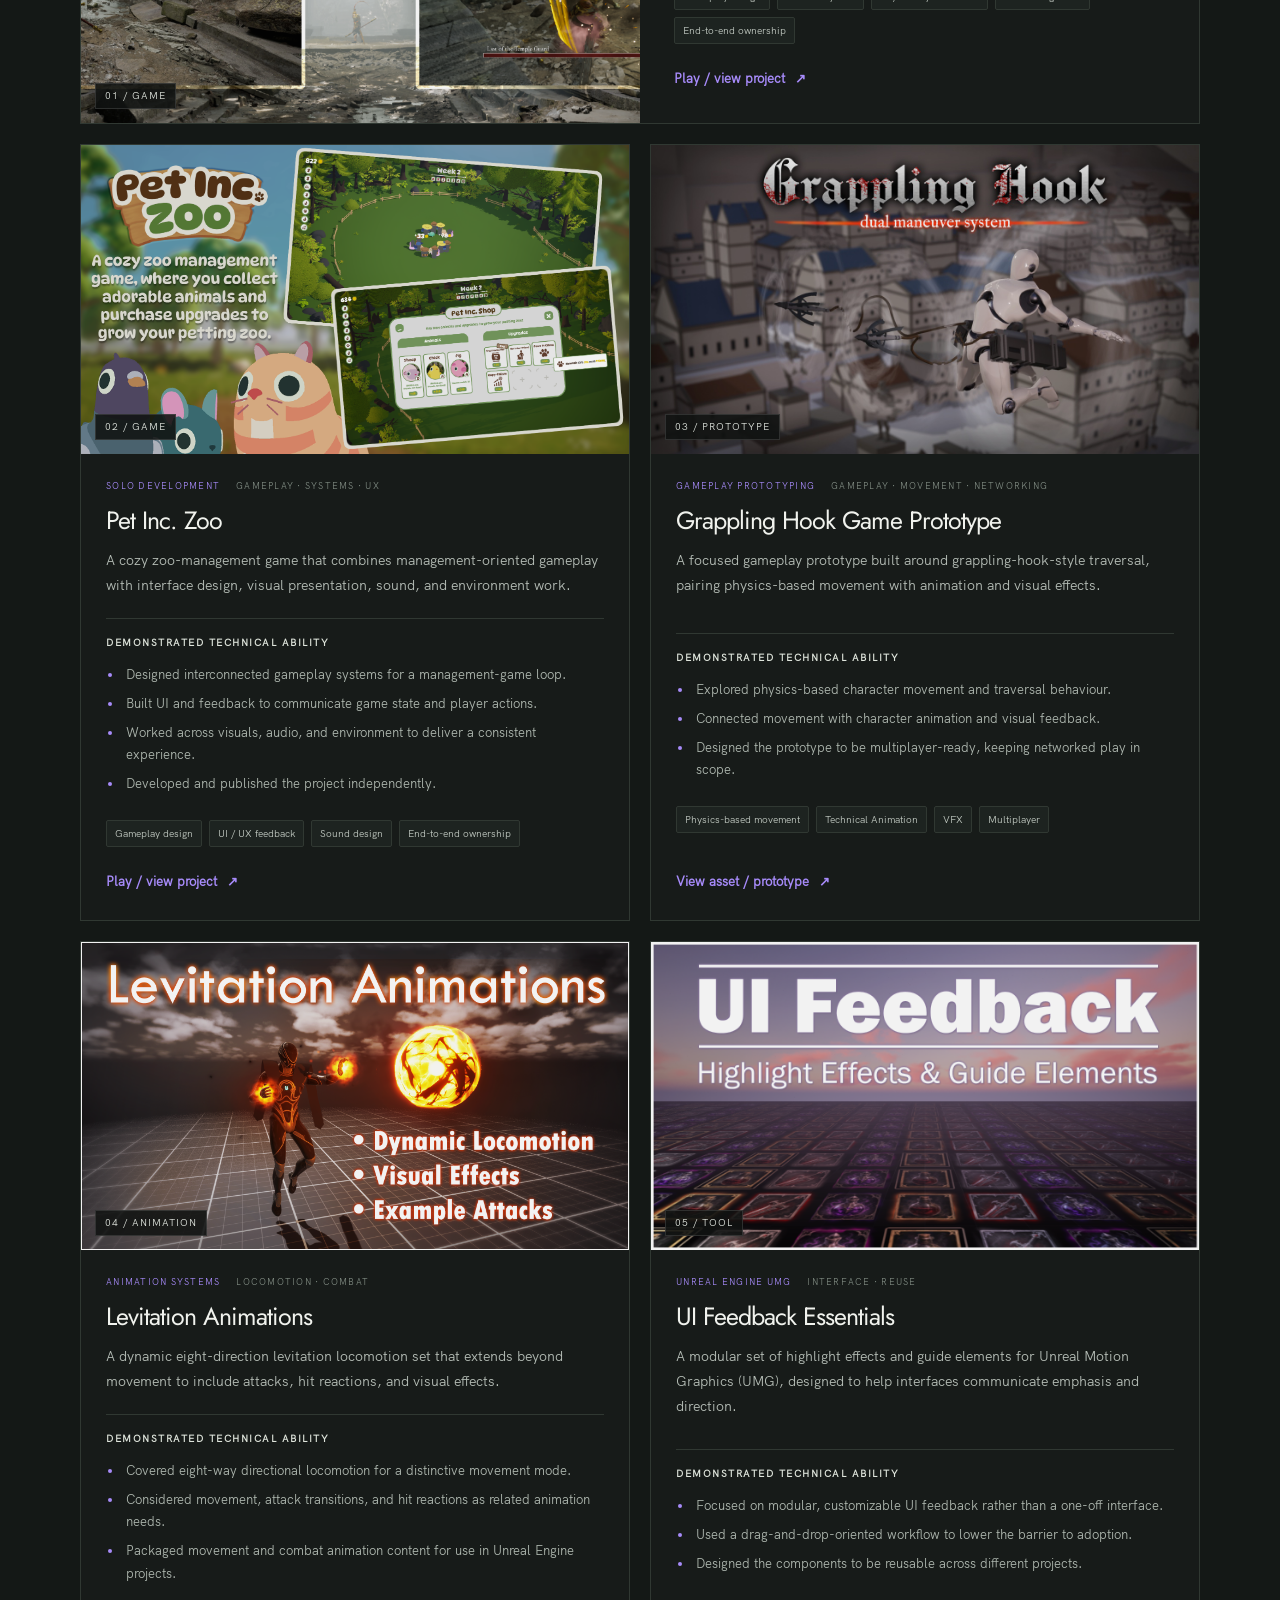
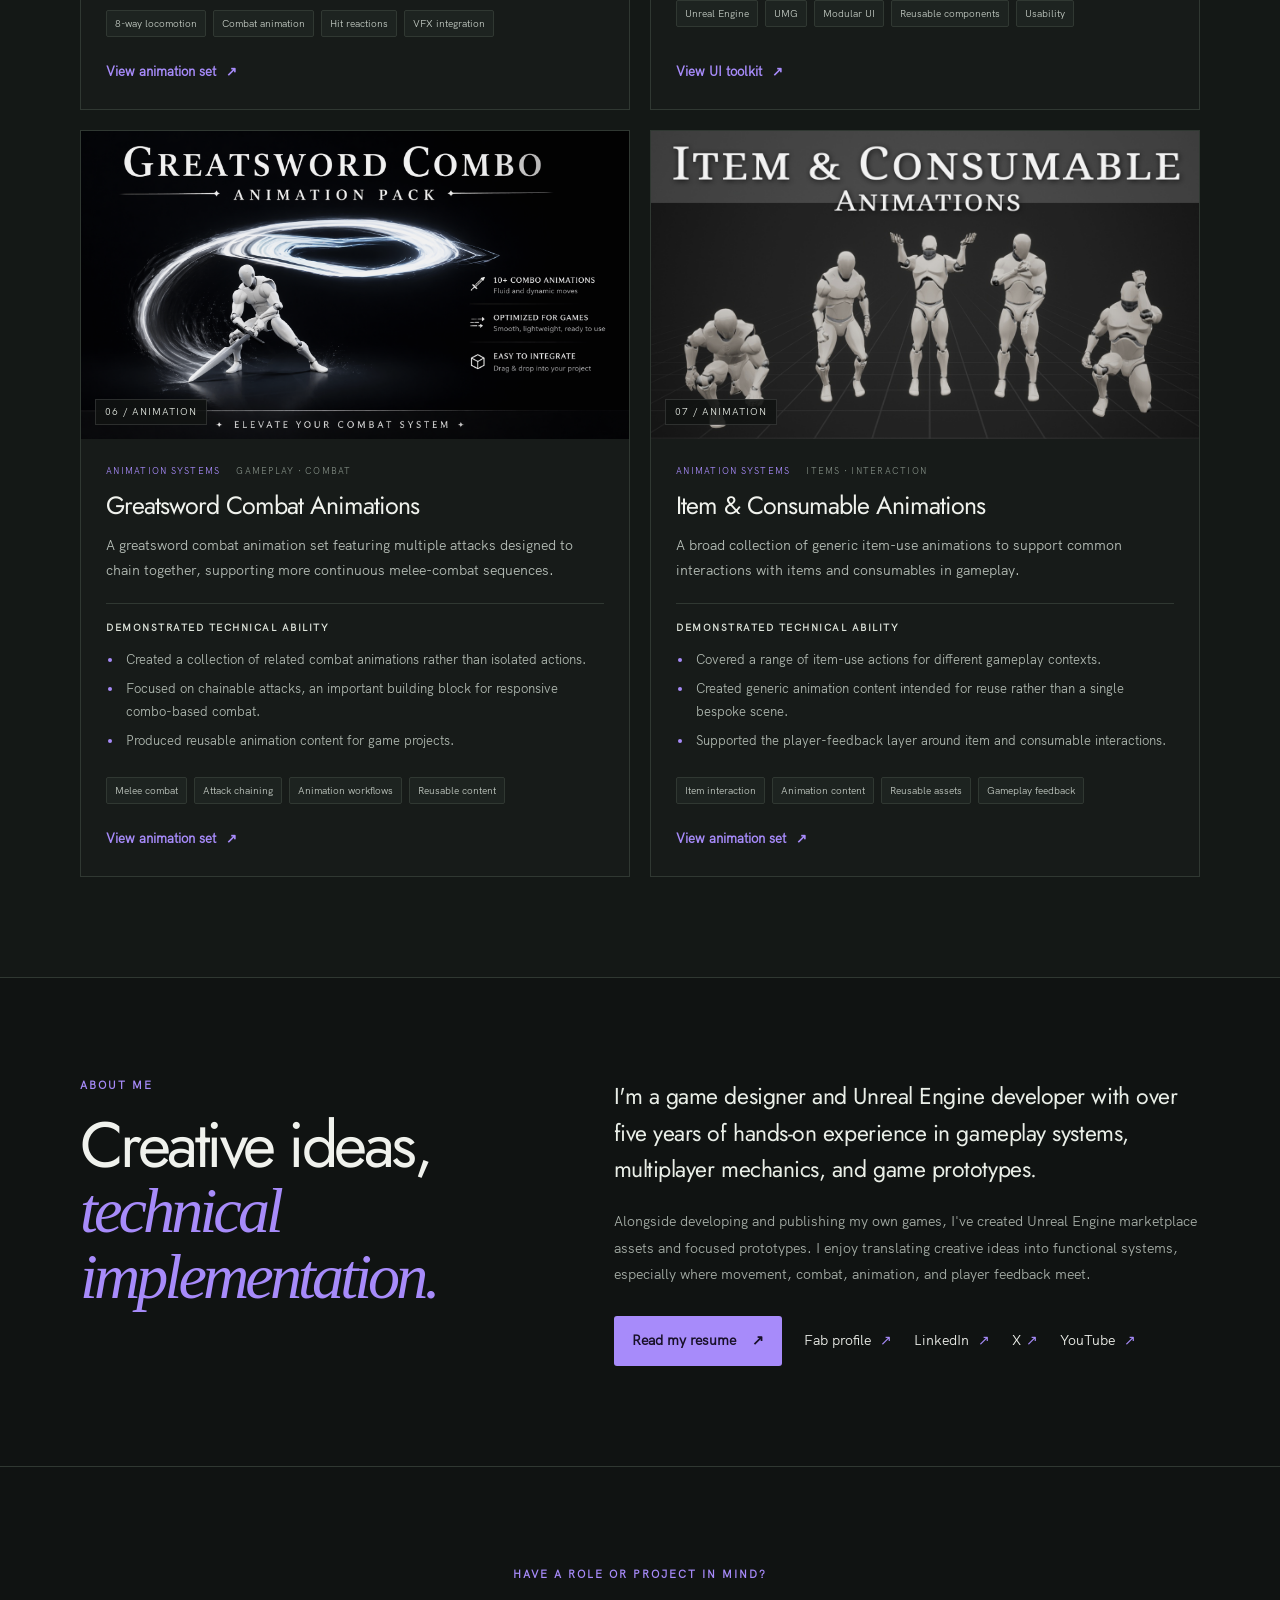
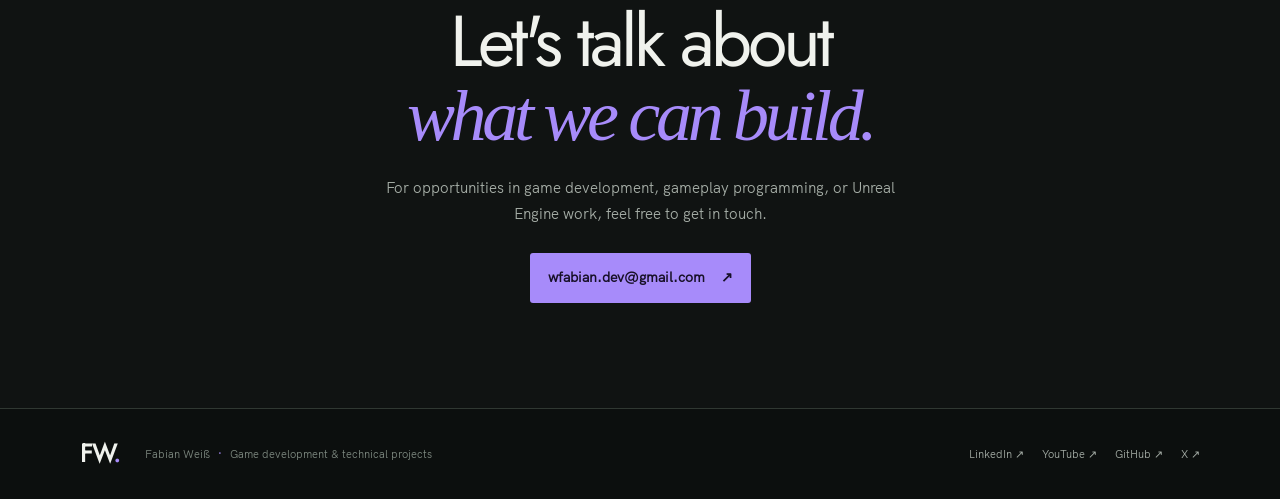
==== commit 320558ba: "Improved wording and headlines" ====
--- a/index.html
+++ b/index.html
@@ -4,7 +4,7 @@
   <meta charset="UTF-8">
   <meta name="viewport" content="width=device-width, initial-scale=1">
   <meta name="theme-color" content="#101312">
-  <meta name="description" content="Fabian Weiß — game developer focused on Unreal Engine, gameplay systems, combat, movement, multiplayer-ready prototypes, and reusable game-development tools.">
+  <meta name="description" content="Developer Portfolio Fabian Weiß">
   <meta name="keywords" content="Fabian Weiß, Unreal Engine, game development, gameplay programming, combat systems, multiplayer, game prototyping, UMG">
   <title>Fabian Weiß — Game Development & Technical Projects</title>
   <link rel="icon" type="image/png" href="./images/berrylogo.png">
@@ -28,7 +28,7 @@
     <section class="intro shell">
       <div class="intro-copy">
         <p class="eyebrow"><span class="status-dot"></span> GAME DEVELOPMENT · UNREAL ENGINE</p>
-        <h1>Building gameplay<br>that <em>feels right.</em></h1>
+        <h1>Unreal Engine Enthusiast<br> and <em>independent Game Dev.</em></h1>
         <p class="intro-lede">Hi there! I'm Fabian Weiß, a game developer focused on gameplay systems, combat and movement mechanics, and prototypes that turn ideas into playable experiences.</p>
         <div class="intro-actions">
           <a class="button button-primary" href="#work">Explore project evidence <span aria-hidden="true">↓</span></a>
@@ -146,6 +146,7 @@
     <section class="approach-section" id="approach">
 
       <div class="shell approach-grid">
+        <div><p class="eyebrow">ABOUT ME</p><h2>Creative ideas,<br><em>technical implementation.</em></h2></div>
         <!-- 
         <div><p class="eyebrow">HOW I WORK &amp; A LITTLE CONTEXT</p><h2>Creative thinking.<br><em>Technical craft.</em></h2></div>
         <div class="approach-items">
@@ -158,7 +159,12 @@
         <div class="about-copy combined-context">
           <p class="about-lede">I'm a game designer and Unreal Engine developer with over five years of hands-on experience in gameplay systems, multiplayer mechanics, and game prototypes.</p>
           <p>Alongside developing and publishing my own games, I've created Unreal Engine marketplace assets and focused prototypes. I enjoy translating creative ideas into functional systems, especially where movement, combat, animation, and player feedback meet.</p>
-          <div class="about-links"><a class="button button-primary" href="FabianW_CV.pdf" target="_blank" rel="noopener">Read my resume <span aria-hidden="true">↗</span></a><a class="text-link" href="https://github.com/50berry/" target="_blank" rel="noopener">GitHub <span aria-hidden="true">↗</span></a><a class="text-link" href="https://www.fab.com/sellers/50%20berry" target="_blank" rel="noopener">Fab profile <span aria-hidden="true">↗</span></a></div>
+          <div class="about-links"><a class="button button-primary" href="FabianW_CV.pdf" target="_blank" rel="noopener">Read my resume <span aria-hidden="true">↗</span></a>
+            <a class="text-link" href="https://www.fab.com/sellers/50%20berry" target="_blank" rel="noopener">Fab profile <span aria-hidden="true">↗</span></a>
+            <a class="text-link" href="https://www.linkedin.com/in/wfabiandev/" target="_blank" rel="noopener">LinkedIn <span aria-hidden="true">↗</span></a>
+            <a class="text-link" href="https://x.com/50berryX/" target="_blank" rel="noopener">X<span aria-hidden="true">↗</span></a>
+            <a class="text-link" href="https://www.youtube.com/@50berryDev" target="_blank" rel="noopener">YouTube <span aria-hidden="true">↗</span></a>
+          </div>
       </div>
       </div>
     </section>
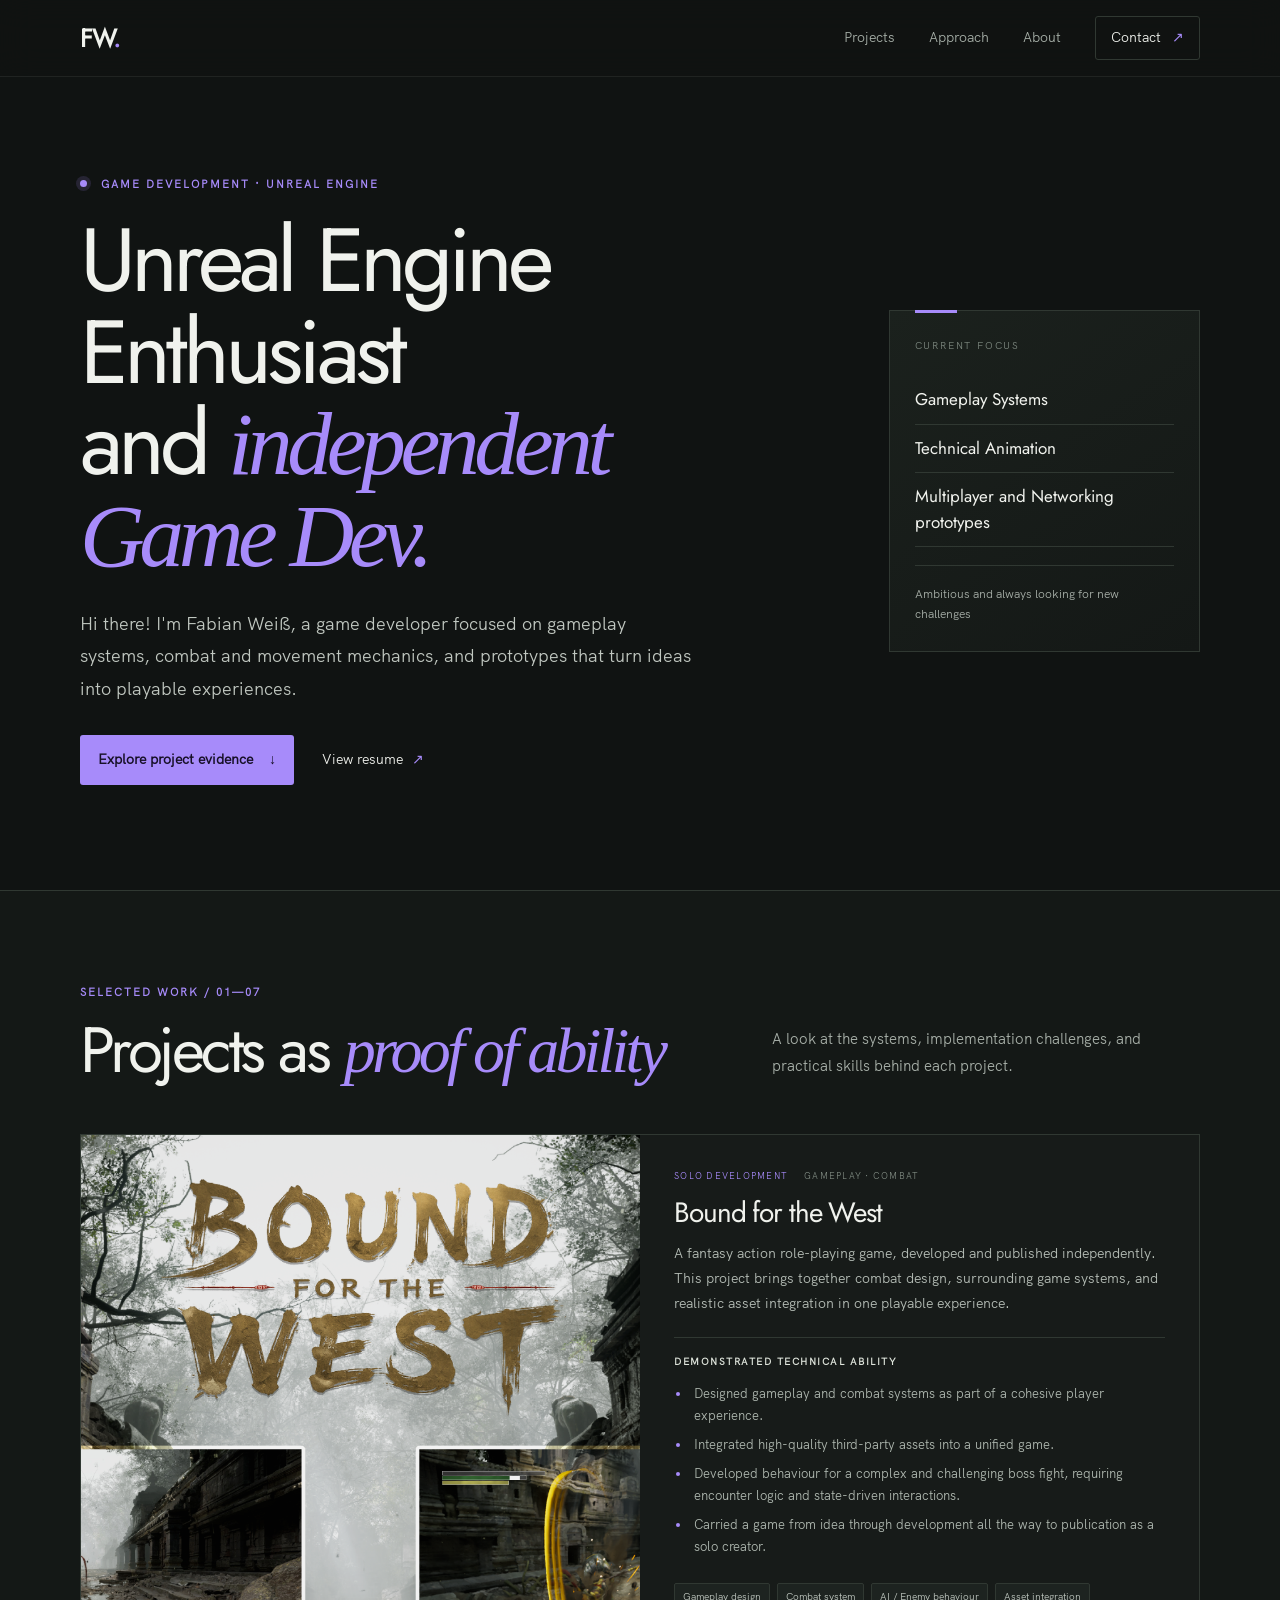
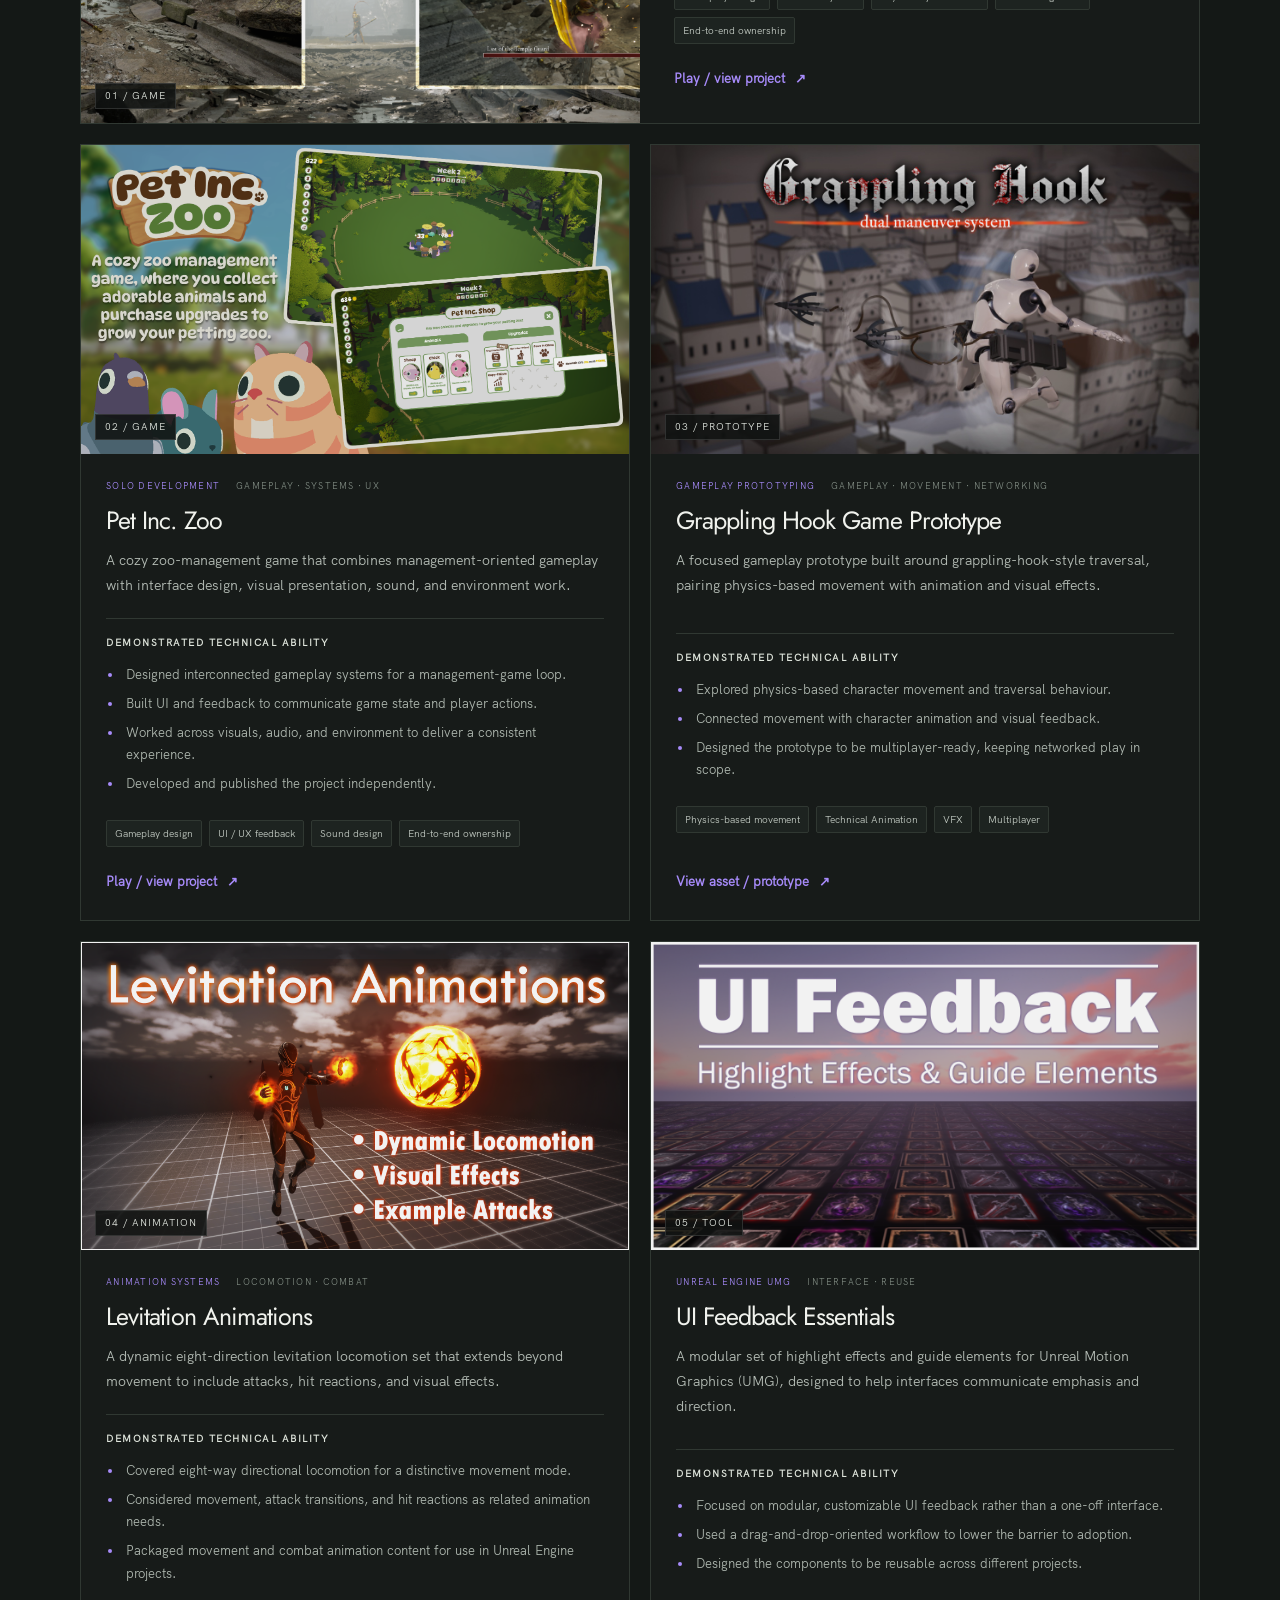
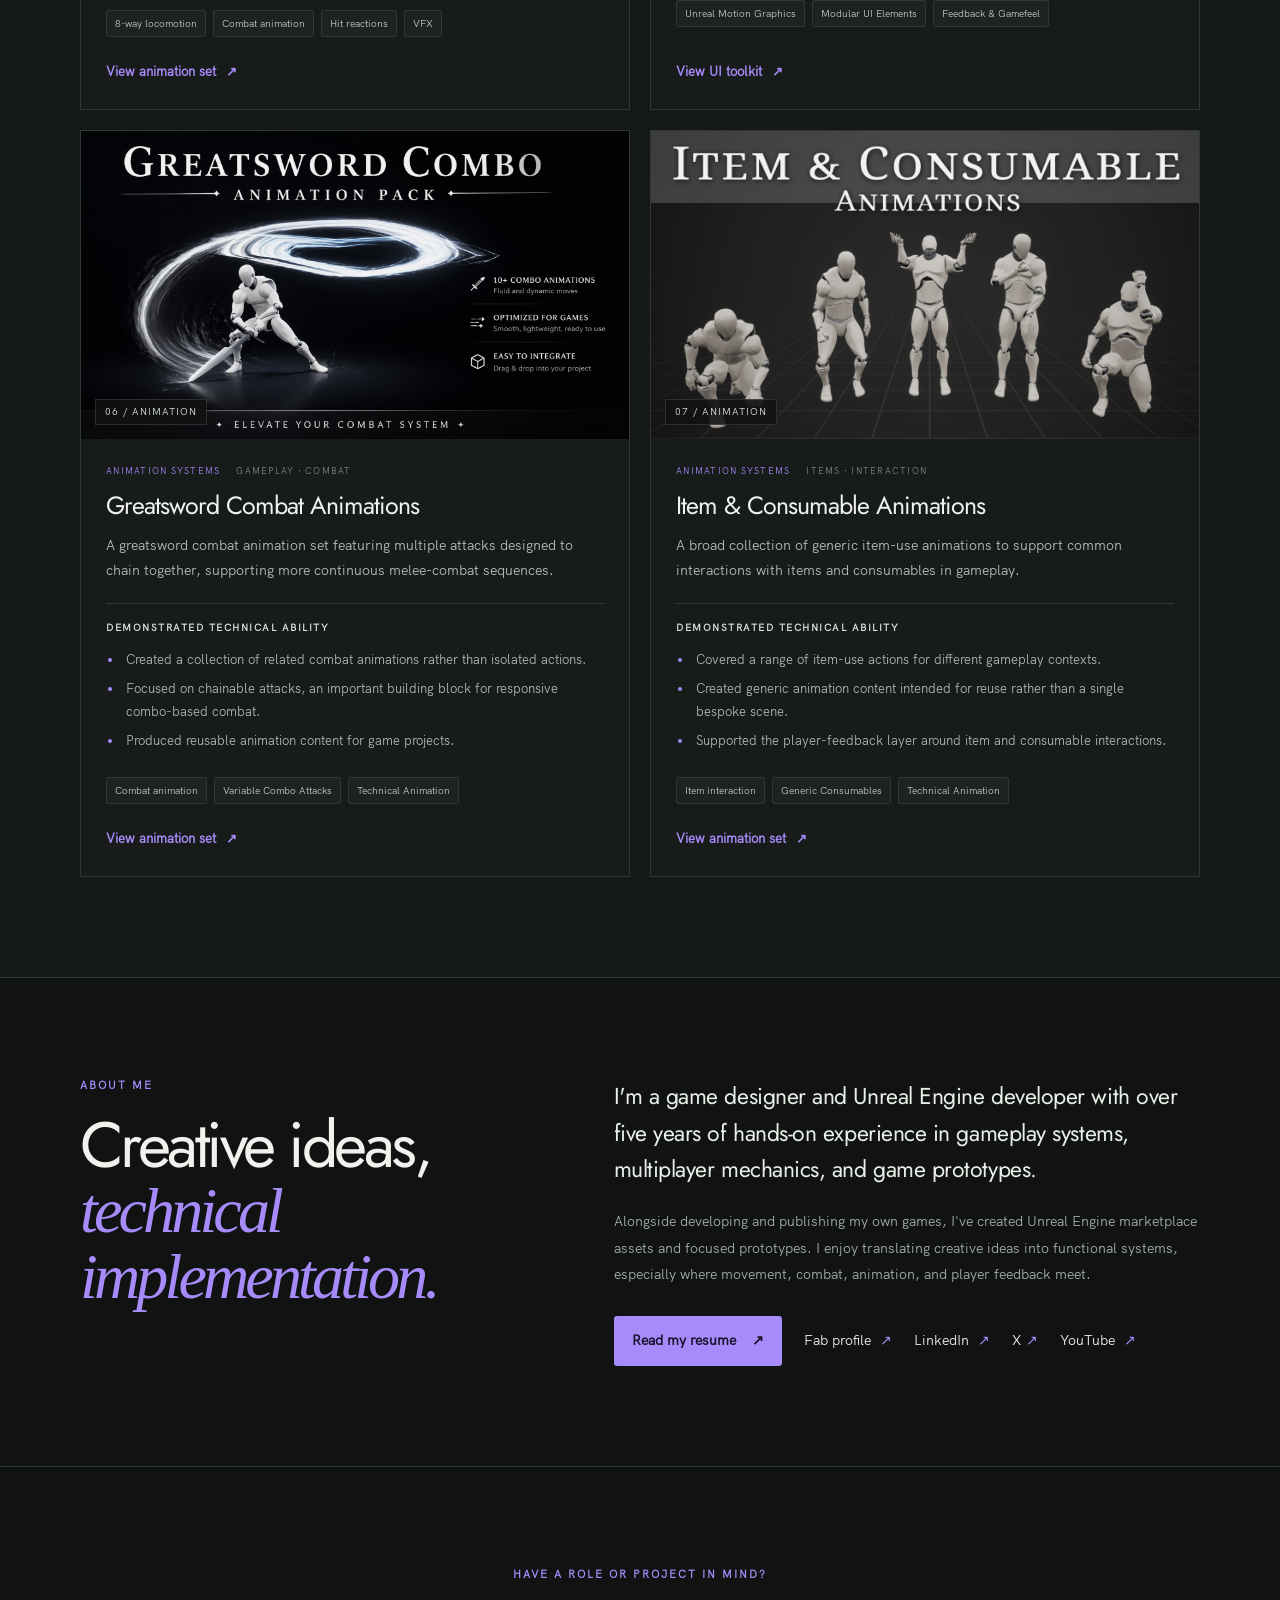
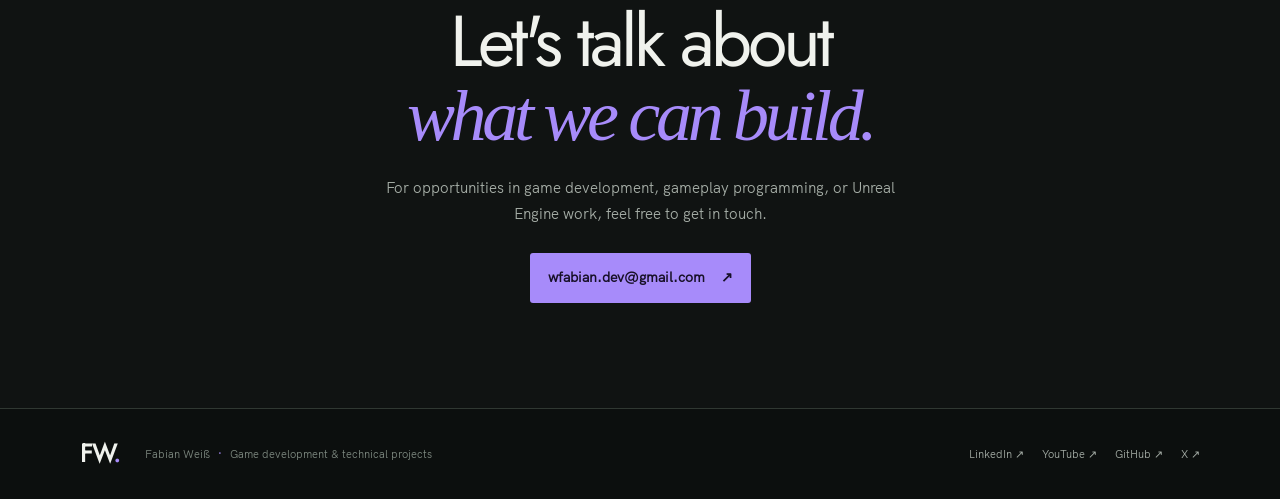
==== commit 3e3dcf6d: "Improved wording + updated CV" ====
--- a/index.html
+++ b/index.html
@@ -99,7 +99,7 @@
               <h3>Levitation Animations</h3>
               <p class="project-summary">A dynamic eight-direction levitation locomotion set that extends beyond movement to include attacks, hit reactions, and visual effects.</p>
               <div class="evidence-block"><h4>Demonstrated Technical Ability</h4><ul><li>Covered eight-way directional locomotion for a distinctive movement mode.</li><li>Considered movement, attack transitions, and hit reactions as related animation needs.</li><li>Packaged movement and combat animation content for use in Unreal Engine projects.</li></ul></div>
-              <div class="tag-row"><span>8-way locomotion</span><span>Combat animation</span><span>Hit reactions</span><span>VFX integration</span></div>
+              <div class="tag-row"><span>8-way locomotion</span><span>Combat animation</span><span>Hit reactions</span><span>VFX</span></div>
               <a class="project-link" href="https://www.fab.com/listings/a72a9dc9-c2ab-41e7-82e2-eb482dbea83d" target="_blank" rel="noopener">View animation set <span aria-hidden="true">↗</span></a>
             </div>
           </article>
@@ -111,7 +111,7 @@
               <h3>UI Feedback Essentials</h3>
               <p class="project-summary">A modular set of highlight effects and guide elements for Unreal Motion Graphics (UMG), designed to help interfaces communicate emphasis and direction.</p>
               <div class="evidence-block"><h4>Demonstrated Technical Ability</h4><ul><li>Focused on modular, customizable UI feedback rather than a one-off interface.</li><li>Used a drag-and-drop-oriented workflow to lower the barrier to adoption.</li><li>Designed the components to be reusable across different projects.</li></ul></div>
-              <div class="tag-row"><span>Unreal Engine</span><span>UMG</span><span>Modular UI</span><span>Reusable components</span><span>Usability</span></div>
+              <div class="tag-row"><span>Unreal Motion Graphics</span><span>Modular UI Elements</span><span>Feedback & Gamefeel</span></div>
               <a class="project-link" href="https://www.fab.com/listings/c09f4b2c-c403-4899-979c-ee75c20c5485" target="_blank" rel="noopener">View UI toolkit <span aria-hidden="true">↗</span></a>
             </div>
           </article>
@@ -123,7 +123,7 @@
               <h3>Greatsword Combat Animations</h3>
               <p class="project-summary">A greatsword combat animation set featuring multiple attacks designed to chain together, supporting more continuous melee-combat sequences.</p>
               <div class="evidence-block"><h4>Demonstrated Technical Ability</h4><ul><li>Created a collection of related combat animations rather than isolated actions.</li><li>Focused on chainable attacks, an important building block for responsive combo-based combat.</li><li>Produced reusable animation content for game projects.</li></ul></div>
-              <div class="tag-row"><span>Melee combat</span><span>Attack chaining</span><span>Animation workflows</span><span>Reusable content</span></div>
+              <div class="tag-row"><span>Combat animation</span><span>Variable Combo Attacks</span><span>Technical Animation</span></div>
               <a class="project-link" href="https://www.fab.com/listings/3a361ce5-a67e-4e0e-820f-71c0e012791a" target="_blank" rel="noopener">View animation set <span aria-hidden="true">↗</span></a>
             </div>
           </article>
@@ -135,7 +135,7 @@
               <h3>Item &amp; Consumable Animations</h3>
               <p class="project-summary">A broad collection of generic item-use animations to support common interactions with items and consumables in gameplay.</p>
               <div class="evidence-block"><h4>Demonstrated Technical Ability</h4><ul><li>Covered a range of item-use actions for different gameplay contexts.</li><li>Created generic animation content intended for reuse rather than a single bespoke scene.</li><li>Supported the player-feedback layer around item and consumable interactions.</li></ul></div>
-              <div class="tag-row"><span>Item interaction</span><span>Animation content</span><span>Reusable assets</span><span>Gameplay feedback</span></div>
+              <div class="tag-row"><span>Item interaction</span><span>Generic Consumables</span><span>Technical Animation</span></div>
               <a class="project-link" href="https://www.fab.com/listings/99f9ef50-3fe6-4851-8611-0064928780e1" target="_blank" rel="noopener">View animation set <span aria-hidden="true">↗</span></a>
             </div>
           </article>
